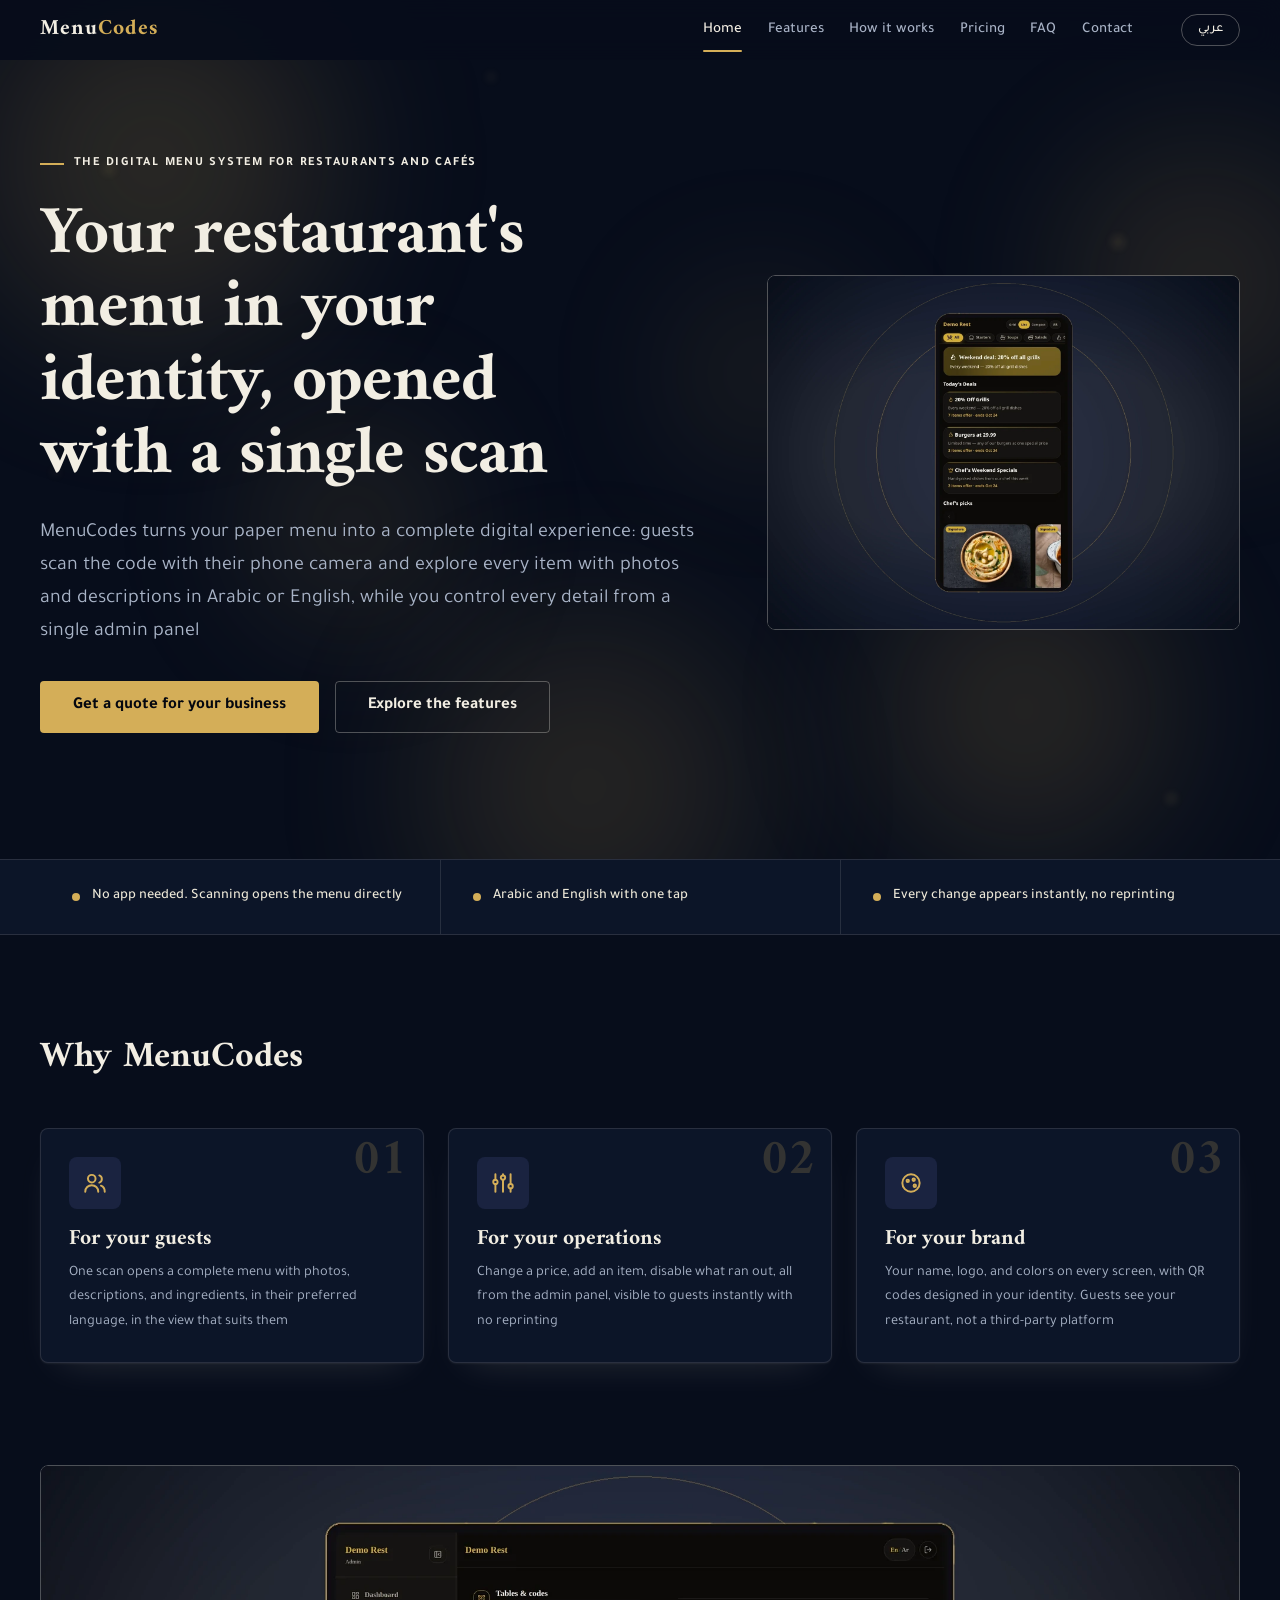
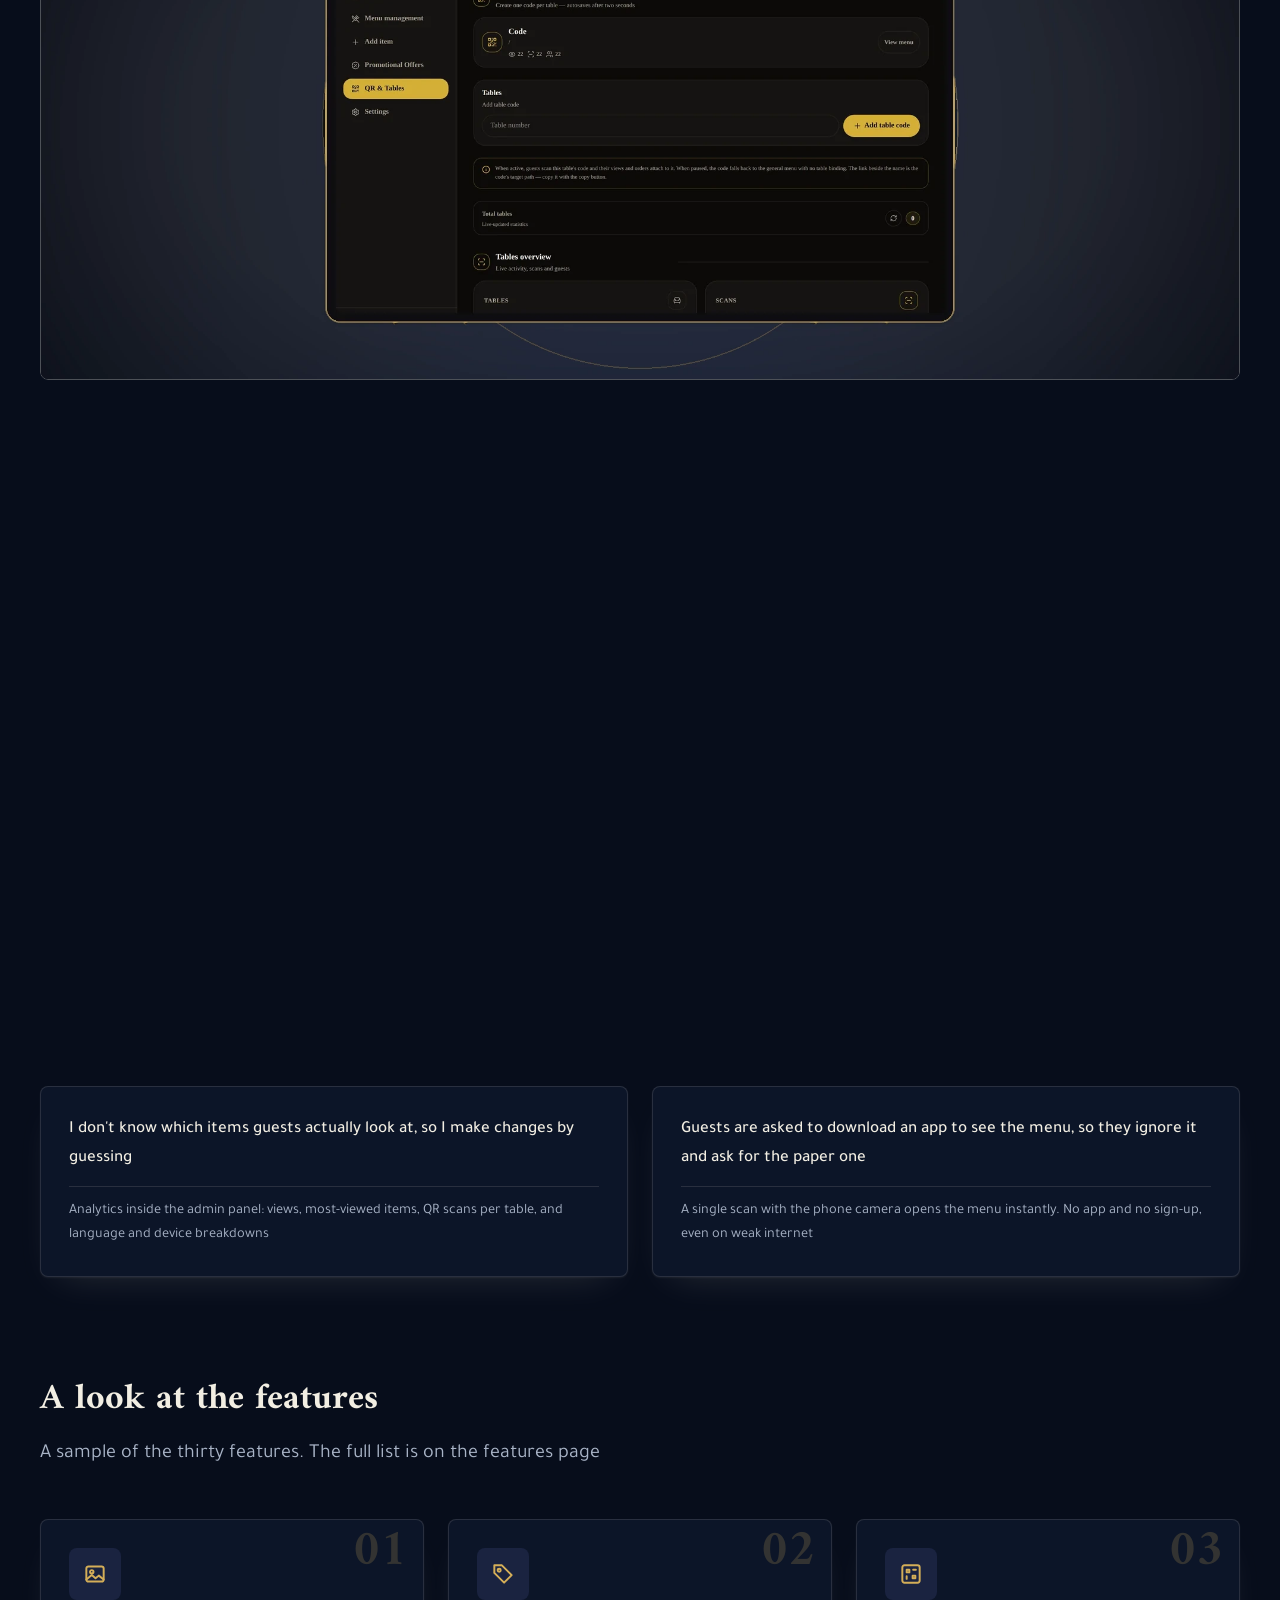
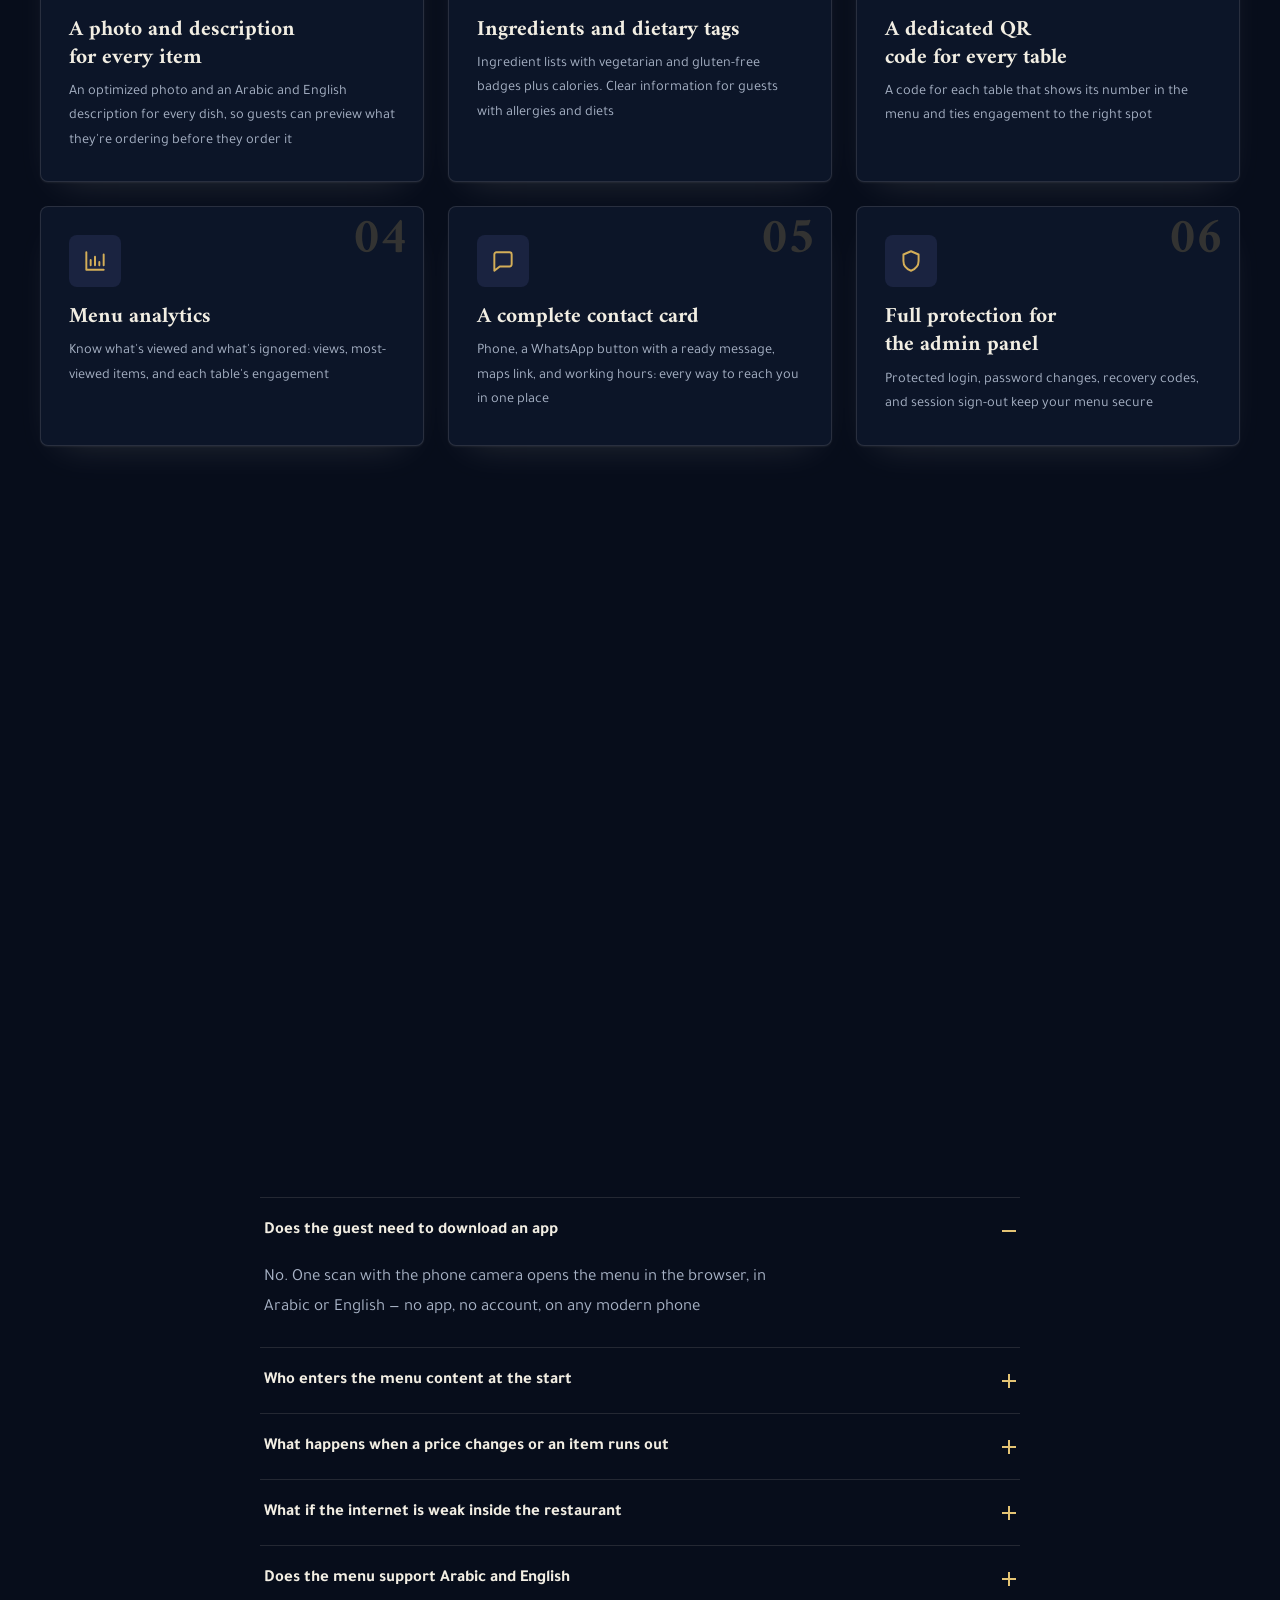
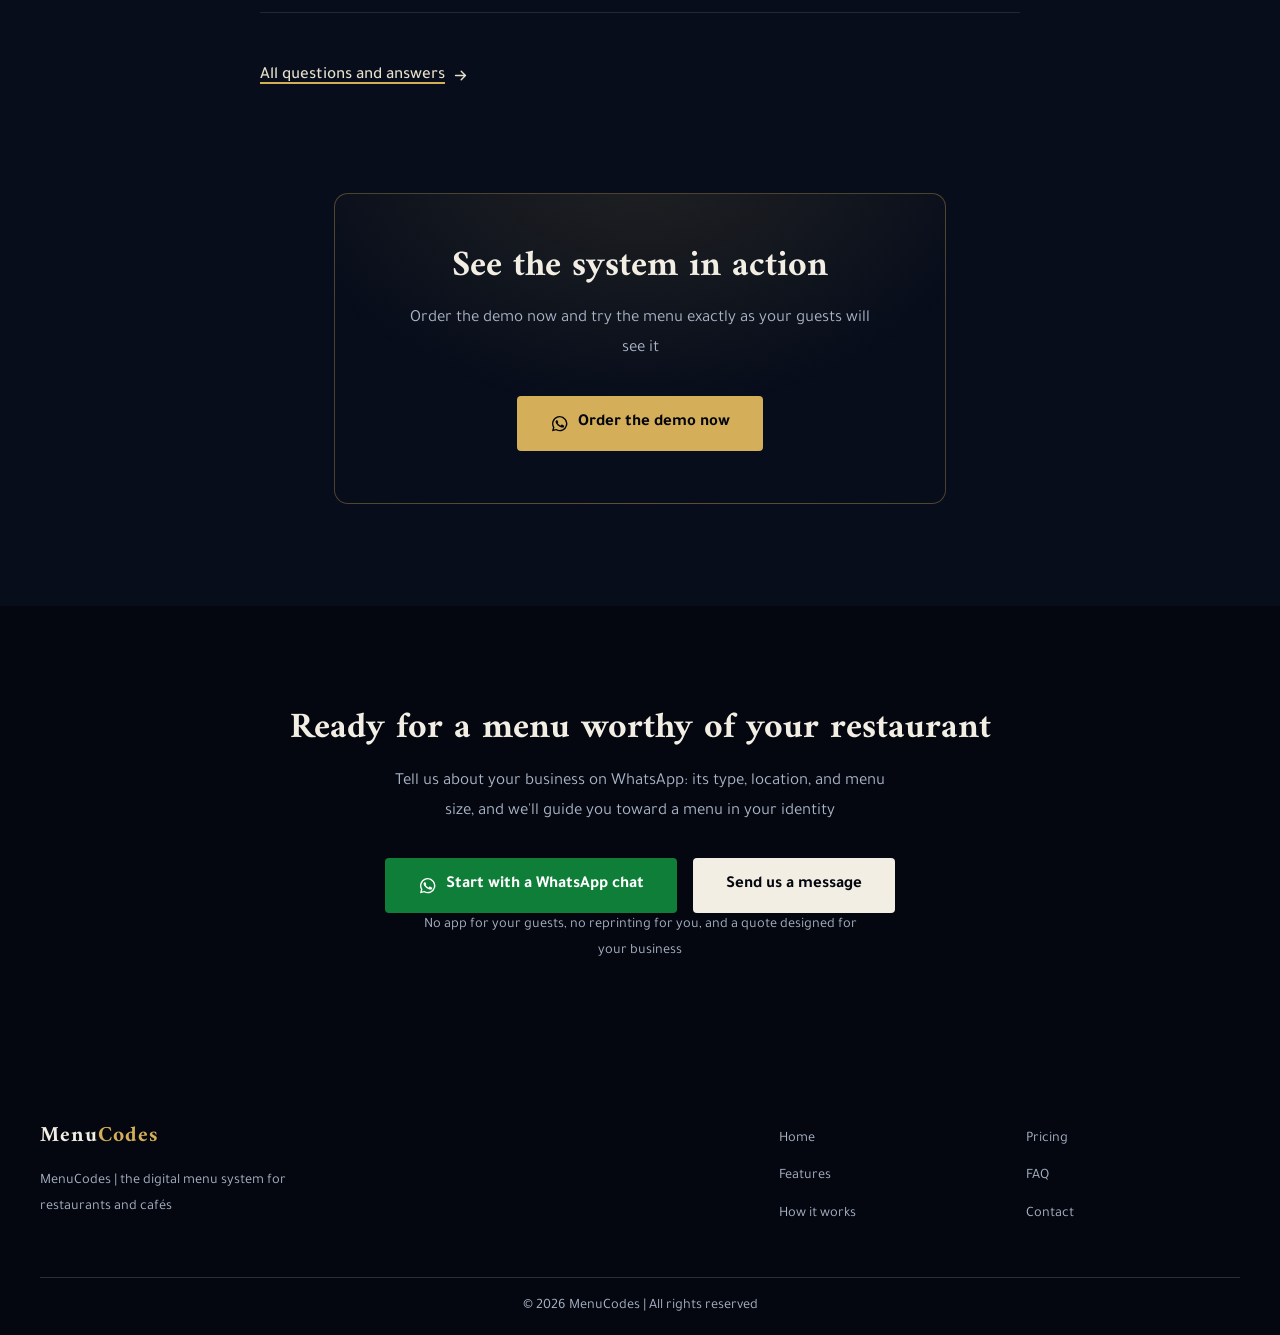
==== index.html @ a362f97c "Extract ZIP: MENUCODES-SITE-V3.6.zip" ====
<!DOCTYPE html>
<html lang="en" dir="ltr">
<head>
<meta charset="UTF-8">
<script src="assets/js/boot.js"></script>
<meta name="viewport" content="width=device-width, initial-scale=1">
<meta name="robots" content="index, follow">
<title data-i18n="pages.index.page_title">MenuCodes | the digital menu system for restaurants and cafés</title>
<meta name="description" data-i18n-attr="content:pages.index.meta_description" content="MenuCodes is a digital menu system for restaurants and cafés: a QR menu in your business&#x27;s identity in Arabic and English, opened with one scan and no app, managed from a single admin panel">
<meta name="keywords" data-i18n-attr="content:pages.index.meta_keywords" content="digital menu, QR menu, restaurant menu system, café menu, bilingual Arabic English menu, table QR codes, white-label menu">
<link rel="canonical" href="./" data-abs-url="href">
<link rel="alternate" hreflang="en" href="./" data-abs-url="href">
<link rel="alternate" hreflang="ar" href="./" data-abs-url="href">
<link rel="alternate" hreflang="x-default" href="./" data-abs-url="href">
<meta property="og:type" content="website">
<meta property="og:site_name" content="MenuCodes">
<meta property="og:locale" content="en_US">
<meta property="og:locale:alternate" content="ar_AR">
<meta property="og:title" data-i18n-attr="content:pages.index.page_title" content="MenuCodes | the digital menu system for restaurants and cafés">
<meta property="og:description" data-i18n-attr="content:pages.index.meta_description" content="MenuCodes is a digital menu system for restaurants and cafés: a QR menu in your business&#x27;s identity in Arabic and English, opened with one scan and no app, managed from a single admin panel">
<meta property="og:url" content="./" data-abs-url="content">
<meta property="og:image" content="images/hero-home.webp" data-abs-url="content">
<meta property="og:image:width" content="1600">
<meta property="og:image:height" content="1200">
<meta property="og:image:alt" data-i18n-attr="content:images.index_hero.alt" content="Smartphone mockup showing the Menu Codes digital menu with category pills and todays offers">
<meta name="twitter:image" content="images/hero-home.webp" data-abs-url="content">
<meta name="twitter:card" content="summary_large_image">
<meta name="twitter:title" data-i18n-attr="content:pages.index.page_title" content="MenuCodes | the digital menu system for restaurants and cafés">
<meta name="twitter:description" data-i18n-attr="content:pages.index.meta_description" content="MenuCodes is a digital menu system for restaurants and cafés: a QR menu in your business&#x27;s identity in Arabic and English, opened with one scan and no app, managed from a single admin panel">
<meta name="theme-color" content="#0B1B33">
<meta name="referrer" content="strict-origin-when-cross-origin">
<script type="application/ld+json">
{"@context":"https://schema.org","@type":"Organization","name":"MenuCodes","description":"MenuCodes is a digital menu system for restaurants and caf\u00e9s: a QR menu in your business's identity in Arabic and English, opened with one scan and no app, managed from a single admin panel","brand":{"@type":"Brand","name":"MenuCodes"}}
</script>
<script type="application/ld+json">
{"@context":"https://schema.org","@type":"WebSite","name":"MenuCodes","inLanguage":["en","ar"]}
</script>
<link rel="icon" type="image/svg+xml" href="favicon.svg">
<link rel="icon" href="favicon.ico" sizes="any">
<link rel="icon" type="image/png" sizes="48x48" href="favicon-48.png">
<link rel="icon" type="image/png" sizes="96x96" href="favicon-96.png">
<link rel="apple-touch-icon" href="apple-touch-icon.png">
<link rel="manifest" href="site.webmanifest">
<link rel="preconnect" href="https://fonts.googleapis.com">
<link rel="preconnect" href="https://fonts.gstatic.com" crossorigin>
<link href="https://fonts.googleapis.com/css2?family=Amiri:wght@400;700&family=Tajawal:wght@400;500;700&display=swap" rel="stylesheet">
<link rel="stylesheet" href="assets/css/main.css">
<noscript><style>.reveal{opacity:1!important;transform:none!important;filter:none!important;transition:none!important}html:not([data-i18n-ready]) body{visibility:visible!important}</style></noscript>
</head>
<body>
<a class="skip-link" href="#main" data-i18n="aria.skip_link">Skip to main content</a>
<svg class="mc-symbols" aria-hidden="true" focusable="false">
<defs>
<symbol id="mc-wa" viewBox="0 0 24 24" fill="currentColor"><path d="M12 2.5A9.5 9.5 0 0 0 3.7 16.6L2.5 21.5l5-1.2A9.5 9.5 0 1 0 12 2.5Zm0 17.3a7.8 7.8 0 0 1-4-1.1l-.3-.2-2.9.7.8-2.8-.2-.3a7.8 7.8 0 1 1 6.6 3.7Zm4.3-5.8c-.2-.1-1.4-.7-1.6-.8-.2-.1-.4-.1-.6.1l-.7.9c-.1.2-.3.2-.5.1a6.4 6.4 0 0 1-3.2-2.8c-.2-.4 0-.5.1-.6l.4-.5c.1-.2.1-.3 0-.5l-.8-1.8c-.2-.5-.4-.4-.6-.4h-.5c-.2 0-.5.2-.7.3-.9.9-1 2.4 0 3.9 1.2 1.8 2.9 3.2 4.9 4.3.7.3 1.2.5 1.6.6.7.2 1.3.2 1.8.1.6-.1 1.4-.6 1.6-1.2.2-.6.2-1 .1-1.2 0-.1-.2-.1-.4-.2Z"/></symbol>
</defs>
</svg>
<header class="site-head">
  <div class="container site-head__inner">
    <a class="brand" href="./"><span class="brand__word">Menu<span class="brand__codes">Codes</span></span></a>
    <nav class="site-nav" aria-label="MenuCodes">
      <a href="./" aria-current="page" data-i18n="shared.nav.index">Home</a><a href="features/" data-i18n="shared.nav.features">Features</a><a href="how-it-works/" data-i18n="shared.nav.how-it-works">How it works</a><a href="pricing/" data-i18n="shared.nav.pricing">Pricing</a><a href="faq/" data-i18n="shared.nav.faq">FAQ</a><a href="contact/" data-i18n="shared.nav.contact">Contact</a>
    </nav>
    <div class="site-head__actions">
      <button id="langToggle" class="lang-toggle" type="button" data-i18n-attr="aria-label:aria.lang_switch" aria-label="Switch language">عربي</button>
    </div>
    <button class="nav-toggle" type="button" aria-expanded="false" aria-controls="mobileNav" data-i18n-attr="aria-label:aria.nav_open" aria-label="Open the navigation menu"><span class="nav-toggle__bar"></span><span class="nav-toggle__bar"></span></button>
  </div>
</header>
<div class="mobile-nav" id="mobileNav">
  <div class="container">
    <a class="mobile-nav__link" href="./" aria-current="page" data-i18n="shared.nav.index">Home</a><a class="mobile-nav__link" href="features/" data-i18n="shared.nav.features">Features</a><a class="mobile-nav__link" href="how-it-works/" data-i18n="shared.nav.how-it-works">How it works</a><a class="mobile-nav__link" href="pricing/" data-i18n="shared.nav.pricing">Pricing</a><a class="mobile-nav__link" href="faq/" data-i18n="shared.nav.faq">FAQ</a><a class="mobile-nav__link" href="contact/" data-i18n="shared.nav.contact">Contact</a>
    <div class="mobile-nav__actions">
      <button class="lang-toggle" type="button" data-lang-toggle-alt data-i18n-attr="aria-label:aria.lang_switch" aria-label="Switch language">عربي</button>
    </div>
  </div>
</div>
<main id="main">
<section class="hero--split">
  <div class="container hero--split__grid">
    <div>
      <p class="kicker reveal" data-i18n="pages.index.sections.hero.kicker">The digital menu system for restaurants and cafés</p>
      <h1 class="reveal rd-5" data-i18n="pages.index.sections.hero.heading">Your restaurant&#x27;s menu in your identity, opened with a single scan</h1>
      <p class="lead reveal rd-10" data-i18n="pages.index.sections.hero.subheading">MenuCodes turns your paper menu into a complete digital experience: guests scan the code with their phone camera and see every item with photos and descriptions in Arabic or English, while you control every detail from a single admin panel</p>
      <div class="hero__actions reveal rd-15">
        <a class="btn btn--gold btn--lg" href="contact/"><span data-i18n="pages.index.sections.hero.cta_primary">Get a quote for your business</span></a>
        <a class="btn btn--ghost btn--lg" href="features/"><span data-i18n="pages.index.sections.hero.cta_secondary">Explore the features</span></a>
      </div>
    </div>
    <figure class="hero__figure reveal rd-10">
      <picture>
  <source srcset="images/hero-home.webp" type="image/webp">
  <img src="images/hero-home.webp" class="hero__img" width="1600" height="1200" fetchpriority="high" decoding="async" data-i18n-attr="alt:images.index_hero.alt" alt="Smartphone mockup showing the Menu Codes digital menu with category pills and today's offers">
</picture>
    </figure>
  </div>
</section>
<section class="facts">
  <div class="container">
    <ul class="facts__list">
      <li class="reveal"><span class="facts__dot" aria-hidden="true"></span><span data-i18n="pages.index.sections.quick_facts.1">No app needed. Scanning opens the menu directly</span></li>
<li class="reveal"><span class="facts__dot" aria-hidden="true"></span><span data-i18n="pages.index.sections.quick_facts.2">Arabic and English with one tap</span></li>
<li class="reveal"><span class="facts__dot" aria-hidden="true"></span><span data-i18n="pages.index.sections.quick_facts.3">Every change appears instantly, no reprinting</span></li>
    </ul>
  </div>
</section>
<section class="section">
  <div class="container">
    <header class="section__head">
    <h2 class="reveal" data-i18n="pages.index.sections.pillars.heading">Why MenuCodes</h2>
  </header>
    <div class="card-grid card-grid--3">
      <article class="feature-card reveal rd-0">
  <span class="feature-card__num" aria-hidden="true">01</span>
  <div class="feature-card__icon"><svg viewBox="0 0 24 24" fill="none" stroke="currentColor" stroke-width="1.8" stroke-linecap="round" stroke-linejoin="round" aria-hidden="true" focusable="false"><circle cx="9" cy="8" r="3.5"/><path d="M3 20c0-3.5 2.7-6 6-6s6 2.5 6 6"/><path d="M16 5a3.5 3.5 0 0 1 0 6.6M17.5 14.5c2 .8 3.5 2.8 3.5 5.5"/></svg></div>
  <h3 data-i18n="pages.index.sections.pillars.items.1.title">For your guests</h3>
  <p data-i18n="pages.index.sections.pillars.items.1.copy">One scan opens a complete menu with photos, descriptions, and ingredients, in their preferred language, in the view that suits them</p>
</article>
<article class="feature-card reveal rd-10">
  <span class="feature-card__num" aria-hidden="true">02</span>
  <div class="feature-card__icon"><svg viewBox="0 0 24 24" fill="none" stroke="currentColor" stroke-width="1.8" stroke-linecap="round" stroke-linejoin="round" aria-hidden="true" focusable="false"><path d="M5 4v5M5 13v7M12 4v1M12 9v11M19 4v9M19 17v3"/><circle cx="5" cy="11" r="2"/><circle cx="12" cy="7" r="2"/><circle cx="19" cy="15" r="2"/></svg></div>
  <h3 data-i18n="pages.index.sections.pillars.items.2.title">For your operations</h3>
  <p data-i18n="pages.index.sections.pillars.items.2.copy">Change a price, add an item, disable what ran out, all from the admin panel, visible to guests instantly with no reprinting</p>
</article>
<article class="feature-card reveal rd-20">
  <span class="feature-card__num" aria-hidden="true">03</span>
  <div class="feature-card__icon"><svg viewBox="0 0 24 24" fill="none" stroke="currentColor" stroke-width="1.8" stroke-linecap="round" stroke-linejoin="round" aria-hidden="true" focusable="false"><circle cx="12" cy="12" r="8"/><circle cx="9" cy="10" r="1.1"/><circle cx="14.5" cy="9" r="1.1"/><circle cx="15.5" cy="14.5" r="1.1"/></svg></div>
  <h3 data-i18n="pages.index.sections.pillars.items.3.title">For your brand</h3>
  <p data-i18n="pages.index.sections.pillars.items.3.copy">Your name, logo, and colors on every screen, with QR codes designed in your identity. Guests see your restaurant, not a third-party platform</p>
</article>
    </div>
  </div>
</section>
<section class="section section--flush-top">
  <div class="container">
  <figure class="banner reveal">
    <picture>
  <source srcset="images/hospitality-detail.webp" type="image/webp">
  <img src="images/hospitality-detail.webp" width="2016" height="864" loading="lazy" decoding="async" data-i18n-attr="alt:images.index_pillars.alt" alt="Tablet mockup showing table QR code management in the Menu Codes admin panel">
</picture>
  </figure>
</div>
</section>
<section class="section section--flush-top">
  <div class="container">
    <header class="section__head">
    <h2 class="reveal" data-i18n="pages.index.sections.pain_solutions.heading">Problems we know, with solutions built into the system</h2>
    <p class="lead reveal rd-5" data-i18n="pages.index.sections.pain_solutions.intro">Six situations restaurant and café owners describe again and again, and how MenuCodes handles each one in practice</p>
  </header>
    <div class="pair-grid">
      <article class="pair reveal rd-10">
  <p class="pair__problem" data-i18n="pages.index.sections.pain_solutions.pairs.1.problem">Every time I change a price I have to print a new menu, while the old copies are still on the tables</p>
  <p class="pair__solution" data-i18n="pages.index.sections.pain_solutions.pairs.1.solution">Instant updates from the admin panel. Any change to a price, item, or photo appears for guests immediately, with no printing and no outdated copies</p>
</article>
<article class="pair reveal rd-0">
  <p class="pair__problem" data-i18n="pages.index.sections.pain_solutions.pairs.2.problem">An item runs out in the kitchen but it&#x27;s still on the menu, so the guest picks it and we have to apologize</p>
  <p class="pair__solution" data-i18n="pages.index.sections.pain_solutions.pairs.2.solution">One-tap item management: disable the item that ran out or hide it automatically from the guest menu instead of showing it crossed out</p>
</article>
<article class="pair reveal rd-10">
  <p class="pair__problem" data-i18n="pages.index.sections.pain_solutions.pairs.3.problem">Tourists can&#x27;t read the Arabic menu, so they ask the waiter about every dish or just order the cheapest</p>
  <p class="pair__solution" data-i18n="pages.index.sections.pain_solutions.pairs.3.solution">An AR/EN button flips the entire menu to English, with full support for both directions, and the system remembers each guest&#x27;s choice</p>
</article>
<article class="pair reveal rd-0">
  <p class="pair__problem" data-i18n="pages.index.sections.pain_solutions.pairs.4.problem">Generic QR codes look ugly and nothing like my restaurant, and any custom design costs me a designer</p>
  <p class="pair__solution" data-i18n="pages.index.sections.pain_solutions.pairs.4.solution">A QR studio in your restaurant’s identity: eight styles in your colors with your logo, with live preview and print-quality downloads</p>
</article>
<article class="pair reveal rd-10">
  <p class="pair__problem" data-i18n="pages.index.sections.pain_solutions.pairs.5.problem">I don&#x27;t know which items guests actually look at, so I make changes by guessing</p>
  <p class="pair__solution" data-i18n="pages.index.sections.pain_solutions.pairs.5.solution">Analytics inside the admin panel: views, most-viewed items, QR scans per table, and language and device breakdowns</p>
</article>
<article class="pair reveal rd-0">
  <p class="pair__problem" data-i18n="pages.index.sections.pain_solutions.pairs.6.problem">Guests are asked to download an app to see the menu, so they ignore it and ask for the paper one</p>
  <p class="pair__solution" data-i18n="pages.index.sections.pain_solutions.pairs.6.solution">A single scan with the phone camera opens the menu instantly. No app and no sign-up, even on weak internet</p>
</article>
    </div>
  </div>
</section>
<section class="section section--flush-top">
  <div class="container">
    <header class="section__head">
    <h2 class="reveal" data-i18n="pages.index.sections.features_teaser.heading">A look at the features</h2>
    <p class="lead reveal rd-5" data-i18n="pages.index.sections.features_teaser.intro">A sample of the thirty features. The full list is on the features page</p>
  </header>
    <div class="card-grid card-grid--3">
      <article class="feature-card reveal rd-0">
  <span class="feature-card__num" aria-hidden="true">01</span>
  <div class="feature-card__icon"><svg viewBox="0 0 24 24" fill="none" stroke="currentColor" stroke-width="1.8" stroke-linecap="round" stroke-linejoin="round" aria-hidden="true" focusable="false"><rect x="4" y="5" width="16" height="14" rx="2"/><circle cx="9" cy="10" r="1.6"/><path d="M4 17l5-4 3.5 3 3-2.5L20 17"/></svg></div>
  <h3 data-i18n="pages.index.sections.features_teaser.cards.1.title">A photo and description for every item</h3>
  <p data-i18n="pages.index.sections.features_teaser.cards.1.copy">An optimized photo and an Arabic and English description for every dish, so guests see what they&#x27;re ordering before they order it</p>
</article>
<article class="feature-card reveal rd-10">
  <span class="feature-card__num" aria-hidden="true">02</span>
  <div class="feature-card__icon"><svg viewBox="0 0 24 24" fill="none" stroke="currentColor" stroke-width="1.8" stroke-linecap="round" stroke-linejoin="round" aria-hidden="true" focusable="false"><path d="M4 4h7l9 9-7 7-9-9V4Z"/><circle cx="8.5" cy="8.5" r="1.4"/></svg></div>
  <h3 data-i18n="pages.index.sections.features_teaser.cards.2.title">Ingredients and dietary tags</h3>
  <p data-i18n="pages.index.sections.features_teaser.cards.2.copy">Ingredient lists with vegetarian and gluten-free badges plus calories. Clear information for guests with allergies and diets</p>
</article>
<article class="feature-card reveal rd-20">
  <span class="feature-card__num" aria-hidden="true">03</span>
  <div class="feature-card__icon"><svg viewBox="0 0 24 24" fill="none" stroke="currentColor" stroke-width="1.8" stroke-linecap="round" stroke-linejoin="round" aria-hidden="true" focusable="false"><rect x="4" y="4" width="16" height="16" rx="2"/><path d="M8 8h2.5v2.5H8zM13.5 13.5H16V16h-2.5zM8 14v2.5M14 8h2.5"/></svg></div>
  <h3 data-i18n="pages.index.sections.features_teaser.cards.3.title">A dedicated QR code for every table</h3>
  <p data-i18n="pages.index.sections.features_teaser.cards.3.copy">A code for each table that shows its number in the menu and ties engagement to the right spot</p>
</article>
<article class="feature-card reveal rd-0">
  <span class="feature-card__num" aria-hidden="true">04</span>
  <div class="feature-card__icon"><svg viewBox="0 0 24 24" fill="none" stroke="currentColor" stroke-width="1.8" stroke-linecap="round" stroke-linejoin="round" aria-hidden="true" focusable="false"><path d="M4 20V4M4 20h16"/><path d="M8 16v-5M12 16V8M16 16v-3M20 16V6"/></svg></div>
  <h3 data-i18n="pages.index.sections.features_teaser.cards.4.title">Menu analytics</h3>
  <p data-i18n="pages.index.sections.features_teaser.cards.4.copy">Know what&#x27;s viewed and what&#x27;s ignored: views, most-viewed items, and each table&#x27;s engagement</p>
</article>
<article class="feature-card reveal rd-10">
  <span class="feature-card__num" aria-hidden="true">05</span>
  <div class="feature-card__icon"><svg viewBox="0 0 24 24" fill="none" stroke="currentColor" stroke-width="1.8" stroke-linecap="round" stroke-linejoin="round" aria-hidden="true" focusable="false"><path d="M4 6a2 2 0 0 1 2-2h12a2 2 0 0 1 2 2v9a2 2 0 0 1-2 2H9l-5 4V6Z"/></svg></div>
  <h3 data-i18n="pages.index.sections.features_teaser.cards.5.title">A complete contact card</h3>
  <p data-i18n="pages.index.sections.features_teaser.cards.5.copy">Phone, a WhatsApp button with a ready message, maps link, and working hours: every way to reach you in one place</p>
</article>
<article class="feature-card reveal rd-20">
  <span class="feature-card__num" aria-hidden="true">06</span>
  <div class="feature-card__icon"><svg viewBox="0 0 24 24" fill="none" stroke="currentColor" stroke-width="1.8" stroke-linecap="round" stroke-linejoin="round" aria-hidden="true" focusable="false"><path d="M12 3l7 3v6c0 4.5-3 7.5-7 9-4-1.5-7-4.5-7-9V6l7-3Z"/></svg></div>
  <h3 data-i18n="pages.index.sections.features_teaser.cards.6.title">Full protection for the admin panel</h3>
  <p data-i18n="pages.index.sections.features_teaser.cards.6.copy">Protected login, password changes, recovery codes, and session sign-out keep your menu secure</p>
</article>
    </div>
    <div class="steps-teaser__link reveal">
      <a class="text-link" href="features/"><span data-i18n="pages.index.sections.features_teaser.link">All thirty features</span><svg class="flip-rtl" viewBox="0 0 24 24" fill="none" stroke="currentColor" stroke-width="2" stroke-linecap="round" stroke-linejoin="round" aria-hidden="true" focusable="false"><path d="M5 12h14M13 6l6 6-6 6"/></svg></a>
    </div>
  </div>
</section>
<section class="section section--flush-top">
  <div class="container">
    <header class="section__head">
    <h2 class="reveal" data-i18n="pages.index.sections.steps_teaser.heading">How it works in four steps</h2>
  </header>
    <div class="step-grid">
      <div class="step-card reveal rd-0">
  <span class="step-card__num" aria-hidden="true">01</span>
  <h3 data-i18n="pages.index.sections.steps_teaser.steps.1.title">We build your menu in your identity</h3>
  <p data-i18n="pages.index.sections.steps_teaser.steps.1.copy">Items, photos, prices, colors, and logo, all entered once into your own system</p>
</div>
<div class="step-card reveal rd-10">
  <span class="step-card__num" aria-hidden="true">02</span>
  <h3 data-i18n="pages.index.sections.steps_teaser.steps.2.title">QR codes for your tables</h3>
  <p data-i18n="pages.index.sections.steps_teaser.steps.2.copy">We generate a dedicated code for each table from the QR studio in your restaurant&#x27;s identity, ready to print</p>
</div>
<div class="step-card reveal rd-20">
  <span class="step-card__num" aria-hidden="true">03</span>
  <h3 data-i18n="pages.index.sections.steps_teaser.steps.3.title">Guests scan and browse</h3>
  <p data-i18n="pages.index.sections.steps_teaser.steps.3.copy">One scan with the camera opens the menu. No app, in Arabic or English</p>
</div>
<div class="step-card reveal rd-30">
  <span class="step-card__num" aria-hidden="true">04</span>
  <h3 data-i18n="pages.index.sections.steps_teaser.steps.4.title">You manage everything</h3>
  <p data-i18n="pages.index.sections.steps_teaser.steps.4.copy">From the admin panel: prices, items, availability, and categories, with changes appearing instantly</p>
</div>
    </div>
    <div class="steps-teaser__link reveal">
      <a class="text-link" href="how-it-works/"><span data-i18n="pages.index.sections.steps_teaser.link">See how it works</span><svg class="flip-rtl" viewBox="0 0 24 24" fill="none" stroke="currentColor" stroke-width="2" stroke-linecap="round" stroke-linejoin="round" aria-hidden="true" focusable="false"><path d="M5 12h14M13 6l6 6-6 6"/></svg></a>
    </div>
  </div>
</section>
<section class="section section--flush-top">
  <div class="container container--narrow">
    <header class="section__head">
    <h2 class="reveal" data-i18n="pages.index.sections.faq_teaser.heading">Quick answers</h2>
    <p class="lead reveal rd-5" data-i18n="pages.index.sections.faq_teaser.intro">The questions every owner asks before the first chat</p>
  </header>
    <div class="acc-group">
      <div class="acc">
<div class="acc__item" data-open="true">
  <h3 class="acc__heading"><button type="button" class="acc__button" id="index-faq-btn-1" aria-expanded="true" aria-controls="index-faq-panel-1"><span data-i18n="pages.index.sections.faq_teaser.items.1.q">Does the guest need to download an app</span><span class="acc__icon" aria-hidden="true"></span></button></h3>
  <div class="acc__panel" id="index-faq-panel-1" role="region" aria-labelledby="index-faq-btn-1"><div class="acc__panel-inner"><p data-i18n="pages.index.sections.faq_teaser.items.1.a">No. One scan with the phone camera opens the menu in the browser, in Arabic or English</p></div></div>
</div>
<div class="acc__item" data-open="false">
  <h3 class="acc__heading"><button type="button" class="acc__button" id="index-faq-btn-2" aria-expanded="false" aria-controls="index-faq-panel-2"><span data-i18n="pages.index.sections.faq_teaser.items.2.q">Who enters the menu content at the start</span><span class="acc__icon" aria-hidden="true"></span></button></h3>
  <div class="acc__panel" id="index-faq-panel-2" role="region" aria-labelledby="index-faq-btn-2"><div class="acc__panel-inner"><p data-i18n="pages.index.sections.faq_teaser.items.2.a">We do. Items, prices, photos, categories, and your business&#x27;s identity are entered all at once, and afterwards you manage everything from the admin panel</p></div></div>
</div>
<div class="acc__item" data-open="false">
  <h3 class="acc__heading"><button type="button" class="acc__button" id="index-faq-btn-3" aria-expanded="false" aria-controls="index-faq-panel-3"><span data-i18n="pages.index.sections.faq_teaser.items.3.q">What happens when a price changes or an item runs out</span><span class="acc__icon" aria-hidden="true"></span></button></h3>
  <div class="acc__panel" id="index-faq-panel-3" role="region" aria-labelledby="index-faq-btn-3"><div class="acc__panel-inner"><p data-i18n="pages.index.sections.faq_teaser.items.3.a">You update it from the admin panel and it appears for guests instantly, with no reprinting and no waiting</p></div></div>
</div>
<div class="acc__item" data-open="false">
  <h3 class="acc__heading"><button type="button" class="acc__button" id="index-faq-btn-4" aria-expanded="false" aria-controls="index-faq-panel-4"><span data-i18n="pages.index.sections.faq_teaser.items.4.q">What if the internet is weak inside the restaurant</span><span class="acc__icon" aria-hidden="true"></span></button></h3>
  <div class="acc__panel" id="index-faq-panel-4" role="region" aria-labelledby="index-faq-btn-4"><div class="acc__panel-inner"><p data-i18n="pages.index.sections.faq_teaser.items.4.a">The menu is a lightweight version that opens even on a weak connection without waiting</p></div></div>
</div>
<div class="acc__item" data-open="false">
  <h3 class="acc__heading"><button type="button" class="acc__button" id="index-faq-btn-5" aria-expanded="false" aria-controls="index-faq-panel-5"><span data-i18n="pages.index.sections.faq_teaser.items.5.q">Does the menu support Arabic and English</span><span class="acc__icon" aria-hidden="true"></span></button></h3>
  <div class="acc__panel" id="index-faq-panel-5" role="region" aria-labelledby="index-faq-btn-5"><div class="acc__panel-inner"><p data-i18n="pages.index.sections.faq_teaser.items.5.a">Yes, a clear AR/EN button flips the entire menu between both languages</p></div></div>
</div>
      </div>
    </div>
    <div class="steps-teaser__link reveal">
      <a class="text-link" href="faq/"><span data-i18n="pages.index.sections.faq_teaser.link">All questions and answers</span><svg class="flip-rtl" viewBox="0 0 24 24" fill="none" stroke="currentColor" stroke-width="2" stroke-linecap="round" stroke-linejoin="round" aria-hidden="true" focusable="false"><path d="M5 12h14M13 6l6 6-6 6"/></svg></a>
    </div>
  </div>
</section>
<section class="section section--flush-top demo-cta">
  <div class="container">
    <div class="demo-cta__inner reveal">
      <h2 data-i18n="cta.demo_band.heading">See the system in action</h2>
      <p data-i18n="cta.demo_band.copy">Order the demo now and try the menu exactly as your guests will see it</p>
      <a href="https://wa.me/15551234567" class="btn btn--gold btn--lg" data-wa data-wa-text="whatsapp.pretext.demo" target="_blank" rel="noopener noreferrer"><svg class="btn__icon" aria-hidden="true" focusable="false"><use href="#mc-wa"/></svg><span data-i18n="cta.demo.label">Order the demo now</span></a>
    </div>
  </div>
</section>
<section class="section cta-band">
  <div class="container">
    <h2 class="reveal" data-i18n="pages.index.sections.final_cta.heading">Ready for a menu worthy of your restaurant</h2>
    <p class="reveal rd-5" data-i18n="pages.index.sections.final_cta.copy">Tell us about your business on WhatsApp: its type, location, and menu size, and we&#x27;ll guide you toward a menu in your identity</p>
    <div class="cta-band__actions reveal rd-10">
      <a href="https://wa.me/15551234567" class="btn btn--whatsapp btn--lg" data-wa data-wa-text="whatsapp.pretext.hero" target="_blank" rel="noopener noreferrer"><svg class="btn__icon" aria-hidden="true" focusable="false"><use href="#mc-wa"/></svg><span data-i18n="pages.index.sections.final_cta.button">Start with a WhatsApp chat</span></a><a class="btn btn--cream btn--lg" href="contact/"><span data-i18n="pages.index.sections.final_cta.secondary">Send us a message</span></a>
    </div>
    <p class="cta-band__note reveal rd-15" data-i18n="pages.index.sections.final_cta.reassure">No app for your guests, no reprinting for you, and a quote designed for your business</p>
  </div>
</section>

</main>
<footer class="site-foot">
  <div class="container">
    <div class="site-foot__grid">
      <div>
        <a class="brand brand--on-dark" href="./"><span class="brand__word">Menu<span class="brand__codes">Codes</span></span></a>
        <p class="site-foot__tagline" data-i18n="shared.footer_tagline">MenuCodes | the digital menu system for restaurants and cafés</p>
      </div>
      <nav class="site-foot__nav" aria-label="MenuCodes">
        <ul class="site-foot__links">
          <li><a href="./" data-i18n="shared.nav.index">Home</a></li>
          <li><a href="features/" data-i18n="shared.nav.features">Features</a></li>
          <li><a href="how-it-works/" data-i18n="shared.nav.how-it-works">How it works</a></li>
        </ul>
        <ul class="site-foot__links">
          <li><a href="pricing/" data-i18n="shared.nav.pricing">Pricing</a></li>
          <li><a href="faq/" data-i18n="shared.nav.faq">FAQ</a></li>
          <li><a href="contact/" data-i18n="shared.nav.contact">Contact</a></li>
        </ul>
      </nav>
    </div>
    <div class="site-foot__bar">
      <a href="/staff-login" class="hp-link" data-hp-link tabindex="-1" aria-hidden="true">staff login</a>
      <span data-i18n="shared.footer_rights">© 2026 MenuCodes | All rights reserved</span>
    </div>
  </div>
</footer>
<script src="assets/js/dictionary.js"></script>
<script src="assets/js/i18n.js"></script>
<script src="assets/js/main.js"></script>
</body>
</html>
---- assets/css/main.css ----
:root{
  --color-ink:#F2EEE3;
  --color-ink-2:#E6DFC9;
  --color-ink-deep:#04070F;
  --color-accent:#D4AE58;
  --color-accent-deep:#E3C374;
  --color-gold-text:#D4AE58;
  --color-accent-soft:#1A2340;
  --color-ghost:rgba(212,174,88,.20);

  --color-paper:#070D1B;
  --color-surface:#0C1528;
  --color-line:rgba(242,238,227,.12);
  --color-line-strong:rgba(242,238,227,.30);

  --color-text:#EDE8D8;
  --color-muted:#A9B4C7;

  --color-on-dark:#F2EEE3;
  --color-muted-dark:#A9B4C7;
  --color-line-dark:rgba(242,238,227,.16);

  --color-whatsapp:#0F7E39;
  --color-whatsapp-deep:#0D6E33;
  --color-focus:#D4AE58;

  --color-danger:#E5685C;

  --font-display:'Amiri','Tajawal',Georgia,'Times New Roman',serif;
  --font-body:'Tajawal','Amiri',system-ui,-apple-system,'Segoe UI',Tahoma,Arial,sans-serif;

  --fs-display:clamp(2.6rem,1.7rem + 4vw,4.25rem);
  --fs-h1:clamp(2rem,1.5rem + 2.4vw,3rem);
  --fs-h2:clamp(1.55rem,1.3rem + 1.4vw,2.25rem);
  --fs-h3:1.35rem;
  --fs-h4:1.1rem;
  --fs-lead:clamp(1.1rem,1rem + .5vw,1.25rem);
  --fs-body:1.0625rem;
  --fs-small:.9rem;
  --fs-kicker:.78rem;

  --space-1:.25rem;
  --space-2:.5rem;
  --space-3:.75rem;
  --space-4:1rem;
  --space-6:1.5rem;
  --space-8:2rem;
  --space-12:3rem;
  --space-16:4rem;
  --space-24:6rem;
  --section-pad:clamp(4rem,8vw,7rem);

  --radius-sm:4px;
  --radius-md:8px;
  --radius-lg:14px;
  --radius-pill:999px;

  --shadow-sm:0 1px 2px rgba(0,0,0,.35);
  --shadow-md:0 10px 30px rgba(0,0,0,.45);
  --shadow-lg:0 24px 60px rgba(0,0,0,.55);

  --card-shadow:0 1px 2px color-mix(in srgb,var(--color-ink) 7%,transparent),0 16px 38px -20px color-mix(in srgb,var(--color-ink) 16%,transparent);
  --card-shadow-hover:0 1px 2px color-mix(in srgb,var(--color-ink) 7%,transparent),0 30px 64px -24px color-mix(in srgb,var(--color-ink) 26%,transparent);
  --card-halo:0 0 0 5px color-mix(in srgb,var(--color-accent) 10%,transparent);
  --card-t:transform var(--t-med) var(--ease),box-shadow var(--t-med) var(--ease),border-color var(--t-med) var(--ease);

  --container:1200px;
  --container-narrow:760px;
  --gutter:1.5rem;
  --header-h:60px;

  --ease:cubic-bezier(.16,1,.3,1);
  --ease-in:cubic-bezier(.55,.06,.68,.19);
  --ease-out-soft:cubic-bezier(.33,1,.68,1);
  --t-xs:120ms;
  --t-fast:200ms;
  --t-med:320ms;
  --t-slow:700ms;
  --t-page:220ms;
  --reveal-y:22px;
  --reveal-delay:0s;

  --z-header:100;
  --z-nav-panel:90;
}

@media (max-width:639px){
  :root{ --gutter:1.25rem; --header-h:56px; }
}

*,*::before,*::after{ box-sizing:border-box; -webkit-tap-highlight-color:transparent; }
*{ margin:0; }
html{ -webkit-text-size-adjust:100%; scroll-behavior:smooth; }
body{
  font-family:var(--font-body);
  font-size:var(--fs-body);
  line-height:1.75;
  color:var(--color-text);
  background:var(--color-paper);
  padding-top:var(--header-h);
  min-height:100vh;
  display:flex;
  flex-direction:column;
  -webkit-font-smoothing:antialiased;
  transition:opacity var(--t-page) var(--ease);
}
html[lang="ar"] body{ line-height:1.9; }
main{ flex:1 0 auto; }
img{ max-width:100%; height:auto; display:block; }
a{ color:inherit; }
p{ margin-bottom:1em; }
p:last-child{ margin-bottom:0; }
::selection{ background:var(--color-accent); color:var(--color-ink-deep); }

html{ scrollbar-width:thin; scrollbar-color:#C9A24B #0B1B33; }
@media (hover:hover) and (pointer:fine){
  ::-webkit-scrollbar{ width:11px; height:11px; }
  ::-webkit-scrollbar-track{ background:#0B1B33; }
  ::-webkit-scrollbar-thumb{
    background:linear-gradient(180deg,#E3C374 0%,#C9A24B 52%,#8f6f33 100%);
    border-radius:8px; border:3px solid #0B1B33;
  }
  ::-webkit-scrollbar-thumb:hover{
    background:linear-gradient(180deg,#F2DC96 0%,#DDBB63 52%,#C9A24B 100%);
  }
  ::-webkit-scrollbar-corner{ background:#0B1B33; }
}

:focus-visible{ outline:2px solid var(--color-focus); outline-offset:3px; border-radius:2px; }

.mc-symbols{ position:absolute; width:0; height:0; overflow:hidden; }
.skip-link{
  position:absolute; top:.75rem; inset-inline-start:1rem; z-index:200;
  background:#0B1B33; color:#D4AE58; text-decoration:none;
  padding:.6rem 1rem; border-radius:var(--radius-sm);
  font:500 .9rem var(--font-body);
  transform:translateY(-400%);
  transition:transform var(--t-fast) var(--ease);
}
.skip-link:focus{ transform:translateY(0); }

html:not([data-i18n-ready]) body{ visibility:hidden; }
@keyframes pageInBlur{ from{ opacity:.16; filter:blur(3px); transform:translateY(4px); } to{ opacity:1; filter:blur(0); transform:translateY(0); } }
body.mc-enter main,body.mc-enter header,body.mc-enter footer{ animation:pageInBlur .5s var(--ease-out-soft) both; }
body.mc-leave main,body.mc-leave header,body.mc-leave footer{ opacity:.16; filter:blur(3px); transform:translateY(4px); transition:opacity .16s ease,filter .16s ease,transform .16s ease; }
body.language-fading main,body.language-fading header,body.language-fading footer{ opacity:.22; filter:blur(2px); transform:translateY(3px); transition:opacity .16s ease,filter .16s ease,transform .16s ease; }

.mc-ambient{ position:fixed; inset:0; z-index:-1; overflow:hidden; pointer-events:none; }
.mc-orb{
  position:absolute; border-radius:50%; will-change:transform;
  background:radial-gradient(circle at 50% 50%,
    color-mix(in srgb, var(--color-accent) 46%, transparent) 0%,
    color-mix(in srgb, var(--color-accent) 18%, transparent) 52%,
    transparent 72%);
  filter:blur(72px); opacity:.5;
  animation:orbDriftA 52s ease-in-out infinite alternate;
}
.mc-orb--1{ width:clamp(24rem,38vw,46rem); height:clamp(24rem,38vw,46rem); top:-9%; left:-7%; }
.mc-orb--2{ width:clamp(20rem,30vw,36rem); height:clamp(20rem,30vw,36rem); top:10%; right:-9%; animation-name:orbDriftB; animation-duration:64s; animation-delay:-18s; opacity:.42; }
.mc-orb--3{ width:clamp(15rem,23vw,29rem); height:clamp(15rem,23vw,29rem); top:42%; left:16%; animation-name:orbDriftC; animation-duration:58s; animation-delay:-30s; opacity:.36; }
.mc-orb--4{ width:clamp(22rem,32vw,40rem); height:clamp(22rem,32vw,40rem); top:56%; right:4%; animation-name:orbDriftA; animation-duration:70s; animation-delay:-42s; opacity:.45; }
.mc-orb--5{ width:clamp(26rem,36vw,44rem); height:clamp(26rem,36vw,44rem); bottom:-13%; left:28%; animation-name:orbDriftB; animation-duration:60s; animation-delay:-8s; opacity:.42; }
.mc-orb--6{ width:clamp(13rem,19vw,25rem); height:clamp(13rem,19vw,25rem); top:28%; left:50%; animation-name:orbDriftC; animation-duration:48s; animation-delay:-24s; opacity:.34; }
.mc-bit{
  position:absolute; border-radius:50%; will-change:transform,opacity;
  background:radial-gradient(circle, color-mix(in srgb, var(--color-accent-deep) 70%, transparent), transparent 70%);
  filter:blur(5px); opacity:.32;
  animation:bitFloat 26s ease-in-out infinite alternate,bitTwinkle 7s ease-in-out infinite alternate;
}
.mc-bit--1{ width:14px; height:14px; top:18%; left:8%; }
.mc-bit--2{ width:10px; height:10px; top:8%; left:38%; animation-delay:-6s,-2s; }
.mc-bit--3{ width:16px; height:16px; top:26%; right:12%; animation-delay:-12s,-4s; }
.mc-bit--4{ width:9px; height:9px; top:52%; left:4%; animation-delay:-18s,-1s; }
.mc-bit--5{ width:12px; height:12px; top:64%; right:22%; animation-delay:-9s,-5s; }
.mc-bit--6{ width:15px; height:15px; top:78%; left:14%; animation-delay:-21s,-3s; }
.mc-bit--7{ width:10px; height:10px; top:36%; left:62%; animation-delay:-15s,-6s; }
.mc-bit--8{ width:13px; height:13px; top:88%; right:8%; animation-delay:-3s,-2.5s; }
@keyframes orbDriftA{ from{ transform:translate3d(-4vw,2.5vh,0) scale(1); } to{ transform:translate3d(5vw,-3.5vh,0) scale(1.09); } }
@keyframes orbDriftB{ from{ transform:translate3d(4.5vw,-2.5vh,0) scale(1.06); } to{ transform:translate3d(-5vw,3.5vh,0) scale(.95); } }
@keyframes orbDriftC{ from{ transform:translate3d(0,4.5vh,0) scale(.97); } to{ transform:translate3d(-3.5vw,-4.5vh,0) scale(1.07); } }
@keyframes bitFloat{ from{ transform:translate3d(0,1.6vh,0); } to{ transform:translate3d(1.4vw,-1.6vh,0); } }
@keyframes bitTwinkle{ from{ opacity:.18; } to{ opacity:.46; } }

.container{ width:min(var(--container),100% - var(--gutter)*2); margin-inline:auto; }
.container--narrow{ width:min(var(--container-narrow),100% - var(--gutter)*2); margin-inline:auto; }

.section{ padding-block:var(--section-pad); }
.section--flush-top{ padding-top:0; }
.section--airy-top{ padding-top:clamp(2.75rem,5.5vw,4.25rem); }
.section__head{ margin-bottom:var(--space-12); max-width:820px; text-align:start; }
.section__head h2{ margin-bottom:var(--space-4); text-wrap:balance; }
.section__head .lead{ margin-top:0; }
.section__head .lead:last-child{ margin-bottom:0; }
.section__head--center{ margin-inline:auto; text-align:center; }
.section__head--center .lead{ margin-inline:auto; }
.section__head--center ~ .lead{ text-align:center; margin-inline:auto; }
.section.cta-band{ padding-bottom:clamp(2.5rem,5vw,4rem); }

h1,h2,h3,h4{ font-family:var(--font-display); color:var(--color-ink); line-height:1.25; font-weight:700; text-wrap:balance; }
h2{ font-size:var(--fs-h2); line-height:1.18; }
h3{ font-size:var(--fs-h3); line-height:1.3; font-weight:700; }
h4{ font-size:var(--fs-h4); line-height:1.4; font-weight:700; }
html[lang="ar"] h1,html[lang="ar"] h2{ line-height:1.45; letter-spacing:0; }
html[lang="ar"] h3,html[lang="ar"] h4{ letter-spacing:0; }

.kicker{
  display:inline-flex; align-items:center; gap:.6rem;
  font-size:var(--fs-kicker); font-weight:700; letter-spacing:.14em; text-transform:uppercase;
  color:var(--color-ink); margin-bottom:var(--space-6);
}
.kicker::before{ content:""; width:24px; height:2px; background:var(--color-accent); flex:none; }
html[lang="ar"] .kicker{ text-transform:none; letter-spacing:.02em; }
.kicker--on-dark{ color:var(--color-accent); }

.lead{ font-size:var(--fs-lead); line-height:1.65; color:var(--color-muted); max-width:62ch; }
html[lang="ar"] .lead{ line-height:1.9; }
p.lead{ text-wrap:pretty; }

.rule{ border:0; border-top:1px solid var(--color-line); margin:0; }

.text-link{
  display:inline-flex; align-items:center; gap:.45rem;
  color:var(--color-ink-2); font-weight:500; text-decoration:underline;
  text-underline-offset:4px; text-decoration-color:var(--color-accent); text-decoration-thickness:2px;
  transition:text-decoration-color var(--t-fast) var(--ease-out-soft),color var(--t-fast) var(--ease-out-soft);
}
.text-link:hover{ text-decoration-color:var(--color-accent); color:var(--color-gold-text); }
.text-link svg{ width:1em; height:1em; flex:none; }

.brand{ display:inline-flex; align-items:center; text-decoration:none; transition:opacity var(--t-fast) var(--ease-out-soft); }
.brand:hover{ opacity:.78; }
.brand__word{ font-family:var(--font-display); font-weight:700; font-size:1.35rem; line-height:1; letter-spacing:.045em; color:var(--color-ink); white-space:nowrap; }
.brand__codes{ color:var(--color-gold-text); }
.brand--on-dark .brand__word{ color:var(--color-on-dark); }

.site-head{
  position:fixed; inset-inline:0; top:0; height:var(--header-h); z-index:var(--z-header);
  background:color-mix(in srgb, var(--color-paper) 92%, transparent);
  -webkit-backdrop-filter:blur(12px); backdrop-filter:blur(12px);
  transition:box-shadow var(--t-fast) var(--ease-out-soft),border-color var(--t-fast) var(--ease-out-soft),background-color var(--t-fast) var(--ease-out-soft);
  border-bottom:1px solid transparent;
}
.site-head.is-scrolled{ border-bottom-color:var(--color-line); box-shadow:var(--shadow-sm); background:color-mix(in srgb, var(--color-paper) 96%, transparent); }
.site-head__inner{ height:var(--header-h); display:flex; align-items:center; gap:var(--space-8); }
.site-nav{ display:flex; align-items:center; gap:1.6rem; margin-inline-start:auto; }
.site-nav a{
  position:relative; text-decoration:none;
  font-size:.9375rem; font-weight:500; color:var(--color-muted);
  padding-block:.4rem;
  transition:color var(--t-fast) var(--ease-out-soft);
}
.site-nav a:hover{ color:var(--color-gold-text); }
.site-nav a[aria-current="page"]{ color:var(--color-ink); }
.site-nav a[aria-current="page"]::after{
  content:""; position:absolute; inset-inline:0; bottom:-2px; height:2px;
  background:var(--color-accent); border-radius:2px;
}
.site-head__actions{ display:flex; align-items:center; gap:var(--space-3); margin-inline-start:var(--space-4); }

.lang-toggle{
  appearance:none; background:transparent; cursor:pointer;
  border:1px solid var(--color-line-strong); border-radius:var(--radius-pill);
  color:var(--color-ink); font:500 .82rem/1 var(--font-body);
  padding:.55rem 1rem; min-width:3.4rem; text-align:center;
  transition:border-color var(--t-fast) var(--ease-out-soft),background-color var(--t-fast) var(--ease-out-soft),transform var(--t-xs) var(--ease-in);
}
.lang-toggle:hover{ border-color:var(--color-accent); background:color-mix(in srgb, var(--color-accent) 10%, transparent); color:var(--color-gold-text); }
.lang-toggle:active{ transform:scale(.96); }

.nav-toggle{
  display:none; appearance:none; background:none; border:0; cursor:pointer;
  width:44px; height:44px; position:relative; flex:none;
  margin-inline-start:auto;
}
.nav-toggle:hover .nav-toggle__bar{ background:var(--color-gold-text); }
.nav-toggle__bar{
  position:absolute; inset-inline:10px; height:2px; background:var(--color-ink); border-radius:2px;
  transition:transform var(--t-med) var(--ease),opacity var(--t-fast) var(--ease),background-color var(--t-fast) var(--ease-out-soft);
}
.nav-toggle__bar:nth-child(1){ top:17px; }
.nav-toggle__bar:nth-child(2){ top:25px; }
.nav-toggle[aria-expanded="true"] .nav-toggle__bar:nth-child(1){ transform:translateY(4px) rotate(45deg); }
.nav-toggle[aria-expanded="true"] .nav-toggle__bar:nth-child(2){ transform:translateY(-4px) rotate(-45deg); }
.nav-toggle[aria-expanded="true"] .nav-toggle__bar{ background:var(--color-gold-text); }

.mobile-nav{
  position:fixed; top:var(--header-h); inset-inline:0; z-index:var(--z-nav-panel);
  background:color-mix(in srgb, var(--color-paper) 96%, transparent);
  -webkit-backdrop-filter:blur(28px) saturate(1.25);
  backdrop-filter:blur(28px) saturate(1.25);
  border-bottom:1px solid var(--color-line);
  box-shadow:var(--shadow-lg);
  padding:var(--space-4) var(--gutter) var(--space-8);
  transform:translateY(-12px); opacity:0; visibility:hidden;
  transition:transform var(--t-med) var(--ease-in),opacity var(--t-med) var(--ease-in),visibility 0s linear var(--t-med);
}
.mobile-nav.is-open{ transform:none; opacity:1; visibility:visible; transition:transform var(--t-med) var(--ease),opacity var(--t-med) var(--ease); }
.mobile-nav a.mobile-nav__link{
  display:block; text-decoration:none; color:var(--color-ink);
  font-family:var(--font-display); font-weight:700; font-size:1.3rem;
  padding:.95rem .25rem; border-bottom:1px solid var(--color-line);
  opacity:0; transform:translateY(10px);
  transition:opacity .38s var(--ease),transform .38s var(--ease),color var(--t-fast) var(--ease-out-soft);
}
.mobile-nav:not(.is-open) a.mobile-nav__link,.mobile-nav:not(.is-open) .mobile-nav__actions{ transition-duration:.18s; transition-timing-function:var(--ease-in); transition-delay:0s; }
.mobile-nav.is-open a.mobile-nav__link{ opacity:1; transform:none; }
.mobile-nav.is-open a.mobile-nav__link:nth-child(1){ transition-delay:.06s; }
.mobile-nav.is-open a.mobile-nav__link:nth-child(2){ transition-delay:.12s; }
.mobile-nav.is-open a.mobile-nav__link:nth-child(3){ transition-delay:.18s; }
.mobile-nav.is-open a.mobile-nav__link:nth-child(4){ transition-delay:.24s; }
.mobile-nav.is-open a.mobile-nav__link:nth-child(5){ transition-delay:.30s; }
.mobile-nav.is-open a.mobile-nav__link:nth-child(6){ transition-delay:.36s; }
.mobile-nav a.mobile-nav__link:not([aria-current="page"]):hover{ color:var(--color-gold-text); }
.mobile-nav a.mobile-nav__link[aria-current="page"]{ color:var(--color-gold-text); }
.mobile-nav__actions{
  display:flex; gap:var(--space-3); margin-top:var(--space-6); flex-wrap:wrap;
  opacity:0; transform:translateY(10px);
  transition:opacity .38s var(--ease),transform .38s var(--ease);
}
.mobile-nav.is-open .mobile-nav__actions{ opacity:1; transform:none; transition-delay:.42s; }

@media (max-width:1023px){
  .site-nav{ display:none; }
  .site-head__actions .btn{ display:none; }
  .site-head__actions .lang-toggle{ display:none; }
  .nav-toggle{ display:block; }
}
.mobile-nav__actions{ margin-top:var(--space-2); }
.mobile-nav__actions .lang-toggle{
  width:100%; min-width:0; padding:.95rem .25rem; text-align:start;
  font-family:var(--font-display); font-weight:700; font-size:1.3rem;
  border:0; border-bottom:1px solid var(--color-line); border-radius:0;
  background:none; color:var(--color-ink);
  display:flex; align-items:center; justify-content:space-between;
}
.mobile-nav__actions .lang-toggle::after{ content:"⇄"; font-size:1rem; color:var(--color-accent); }
.mobile-nav__actions .lang-toggle:hover{ border-color:var(--color-line); background:none; color:var(--color-gold-text); }

.btn{
  display:inline-flex; align-items:center; justify-content:center; gap:.5rem;
  padding:.9rem 1.6rem; border-radius:var(--radius-sm);
  font:700 .95rem/1 var(--font-body); text-decoration:none; cursor:pointer;
  border:1px solid transparent; white-space:nowrap;
  transition:transform var(--t-fast) var(--ease),box-shadow var(--t-fast) var(--ease),
             background-color var(--t-fast) var(--ease-out-soft),border-color var(--t-fast) var(--ease-out-soft),color var(--t-fast) var(--ease-out-soft);
}
.btn:hover{ transform:translateY(-2px); }
.btn:active{ transform:translateY(0) scale(.98); }
.btn--lg{ padding:1.05rem 2rem; font-size:1.05rem; }
.btn--ghost{ background:transparent; color:var(--color-ink); border-color:var(--color-line-strong); }
.btn--ghost:hover{ border-color:var(--color-accent); background:color-mix(in srgb, var(--color-accent) 10%, transparent); }
.btn--whatsapp{ background:var(--color-whatsapp); color:#fff; }
.btn--whatsapp:hover{ background:var(--color-whatsapp-deep); box-shadow:var(--shadow-md); }
.btn--whatsapp:hover .btn__icon{ color:var(--color-accent-deep); }
.btn--gold{ background:var(--color-accent); color:var(--color-ink-deep); }
.btn--gold:hover{ background:var(--color-accent-deep); box-shadow:var(--shadow-md); }
.btn--cream{ background:var(--color-on-dark); color:var(--color-ink-deep); }
.btn--cream:hover{ background:#fff; box-shadow:var(--shadow-md); }
.btn .btn__icon{ width:1.15em; height:1.15em; flex:none; }
[dir="rtl"] .flip-rtl{ transform:scaleX(-1); }

.card-grid{ display:grid; gap:var(--space-6); }
.card-grid--3{ grid-template-columns:repeat(3,1fr); }
@media (max-width:1023px){ .card-grid--3{ grid-template-columns:repeat(2,1fr); } }
@media (max-width:639px){ .card-grid--3{ grid-template-columns:1fr; } }

.feature-card{
  position:relative; background:var(--color-surface);
  border:1px solid var(--color-line); border-radius:var(--radius-md);
  padding:1.75rem; overflow:clip;
  display:flex; flex-direction:column;
  box-shadow:var(--card-shadow);
  transition:transform var(--t-med) var(--ease),box-shadow var(--t-med) var(--ease),border-color var(--t-med) var(--ease-out-soft);
}
.feature-card:hover{
  transform:translateY(-4px);
  border-color:color-mix(in srgb,var(--color-accent) 55%,var(--color-line-strong));
  box-shadow:var(--card-shadow-hover),inset 0 2px 0 0 var(--color-accent);
}
.feature-card::before{
  content:""; position:absolute; inset:0; border-radius:inherit; pointer-events:none;
  background:radial-gradient(260px circle at var(--pointer-x,50%) var(--pointer-y,50%),color-mix(in srgb,var(--color-accent) 16%,transparent),transparent 70%);
  opacity:0; transition:opacity var(--t-med) var(--ease);
}
.feature-card.pointer-active::before{ opacity:1; }
.feature-card__num{
  position:absolute; top:.4rem; inset-inline-end:1rem;
  font-family:var(--font-display); font-size:3.2rem; font-weight:700; line-height:1; color:var(--color-ghost);
  user-select:none; pointer-events:none;
  transition:transform var(--t-med) var(--ease),opacity var(--t-med) var(--ease);
}
.feature-card:hover .feature-card__num{ transform:translateY(-2px); opacity:.9; }
.feature-card__icon{
  width:52px; height:52px; border-radius:var(--radius-md);
  background:var(--color-accent-soft); color:var(--color-accent);
  display:flex; align-items:center; justify-content:center; margin-bottom:var(--space-4);
  transition:transform var(--t-med) var(--ease),background-color var(--t-med) var(--ease),color var(--t-med) var(--ease),box-shadow var(--t-med) var(--ease);
}
.feature-card__icon svg{ width:26px; height:26px; }
.feature-card:hover .feature-card__icon{
  transform:translateY(-2px);
  background-color:color-mix(in srgb,var(--color-accent) 20%,var(--color-accent-soft));
  color:var(--color-accent-deep);
  box-shadow:inset 0 0 0 1px color-mix(in srgb, var(--color-accent) 55%, transparent);
}
.feature-card h3{ margin-bottom:var(--space-2); }
.feature-card p{ color:var(--color-muted); font-size:var(--fs-small); line-height:1.7; margin:0; }
html[lang="ar"] .feature-card p{ line-height:1.85; }

.pair-grid{ display:grid; grid-template-columns:repeat(2,1fr); gap:var(--space-6); }
@media (max-width:1023px){ .pair-grid{ grid-template-columns:1fr; } }
.pair{
  position:relative; background:var(--color-surface); border:1px solid var(--color-line);
  border-radius:var(--radius-md); padding:1.75rem;
  display:flex; flex-direction:column;
  box-shadow:var(--card-shadow);
  transition:transform var(--t-med) var(--ease),box-shadow var(--t-med) var(--ease),border-color var(--t-med) var(--ease-out-soft);
}
.pair:hover{
  transform:translateY(-4px);
  border-color:color-mix(in srgb,var(--color-accent) 55%,var(--color-line-strong));
  box-shadow:var(--card-shadow-hover),inset 0 2px 0 0 var(--color-accent);
}
.pair::before{
  content:""; position:absolute; inset:0; border-radius:inherit; pointer-events:none;
  background:radial-gradient(260px circle at var(--pointer-x,50%) var(--pointer-y,50%),color-mix(in srgb,var(--color-accent) 16%,transparent),transparent 70%);
  opacity:0; transition:opacity var(--t-med) var(--ease);
}
.pair.pointer-active::before{ opacity:1; }
.pair__problem{ font-weight:500; color:var(--color-ink); margin-bottom:var(--space-3); }
.pair__solution{ color:var(--color-muted); font-size:var(--fs-small); line-height:1.7; margin:auto 0 0;
  border-top:1px solid var(--color-line); padding-top:var(--space-3); }
.pair:hover .pair__solution{ border-top-color:color-mix(in srgb,var(--color-accent) 38%,var(--color-line)); }
html[lang="ar"] .pair__solution{ line-height:1.85; }

.step-grid{ display:grid; grid-template-columns:repeat(auto-fit,minmax(230px,1fr)); gap:var(--space-6); counter-reset:step; }
.step-card{
  border-top:2px solid var(--color-line-strong); padding-top:var(--space-6);
  display:flex; flex-direction:column;
  transition:transform var(--t-med) var(--ease),border-color var(--t-med) var(--ease);
}
.step-card:hover{ transform:translateY(-2px); border-top-color:var(--color-accent); }
.step-card__num{
  display:block; font-family:var(--font-display); font-size:2.4rem; font-weight:700; line-height:1; color:var(--color-gold-text);
  margin-bottom:var(--space-4);
  transition:color var(--t-med) var(--ease);
}
.step-card:hover .step-card__num{ color:var(--color-accent-deep); }
.step-card h3{ margin-bottom:var(--space-2); }
.step-card p{ color:var(--color-muted); font-size:var(--fs-small); line-height:1.7; margin:0; }
html[lang="ar"] .step-card p{ line-height:1.85; }
.steps-teaser__link{ margin-top:var(--space-8); }

.reassure-grid{ display:grid; grid-template-columns:repeat(3,1fr); gap:var(--space-6); }
@media (max-width:899px){
  .reassure-grid{ grid-template-columns:1fr; max-width:560px; margin-inline:auto; }
}
.reassure{
  background:var(--color-surface); border:1px solid var(--color-line); border-radius:var(--radius-md);
  padding:var(--space-6); display:flex; flex-direction:column;
  transition:transform var(--t-med) var(--ease),box-shadow var(--t-med) var(--ease),border-color var(--t-med) var(--ease);
}
.reassure:hover{ transform:translateY(-4px); box-shadow:var(--shadow-md); border-color:var(--color-line-strong); }
.reassure__icon{
  width:44px; height:44px; border-radius:50%; flex:none;
  background:var(--color-accent-soft); color:var(--color-gold-text);
  display:flex; align-items:center; justify-content:center; margin-bottom:var(--space-4);
}
.reassure__icon svg{ width:22px; height:22px; }
.reassure:hover .reassure__icon{ color:var(--color-accent-deep); box-shadow:inset 0 0 0 1px color-mix(in srgb, var(--color-accent) 55%, transparent); }
.reassure h3{ margin-bottom:var(--space-2); font-size:var(--fs-h4); }
.reassure p{ color:var(--color-muted); margin:0; font-size:var(--fs-small); }
html[lang="ar"] .reassure p{ line-height:1.85; }

.factors-grid{ display:grid; grid-template-columns:repeat(3,1fr); gap:var(--space-8); }
@media (max-width:1023px){
  .factors-grid{ grid-template-columns:1fr; max-width:640px; margin-inline:auto; }
}
.factor{
  border-top:2px solid var(--color-line-strong); padding-top:var(--space-6);
  display:flex; flex-direction:column;
  transition:transform var(--t-med) var(--ease),border-color var(--t-med) var(--ease);
}
.factor:hover{ transform:translateY(-2px); border-top-color:var(--color-accent); }
.factor__icon{
  width:52px; height:52px; border-radius:var(--radius-md);
  background:var(--color-accent-soft); color:var(--color-gold-text);
  display:flex; align-items:center; justify-content:center; margin-bottom:var(--space-4);
  animation:factorFloat 6s ease-in-out infinite;
}
.factor:nth-child(2) .factor__icon{ animation-delay:2s; }
.factor:nth-child(3) .factor__icon{ animation-delay:4s; }
.factor__icon svg{ width:26px; height:26px; }
.factor:hover .factor__icon{ color:var(--color-accent-deep); box-shadow:inset 0 0 0 1px color-mix(in srgb, var(--color-accent) 55%, transparent); }
.factor h3{ margin-bottom:var(--space-2); }
.factor p{ color:var(--color-muted); font-size:var(--fs-small); line-height:1.7; margin:0; }
html[lang="ar"] .factor p{ line-height:1.85; }
@keyframes factorFloat{ 0%,100%{ transform:translateY(0); } 50%{ transform:translateY(-4px); } }

.option-card{
  position:relative; background:var(--color-surface); border:1px solid var(--color-line);
  border-radius:var(--radius-md); padding:var(--space-8);
  display:flex; flex-direction:column;
  box-shadow:var(--card-shadow);
  transition:transform var(--t-med) var(--ease),box-shadow var(--t-med) var(--ease),border-color var(--t-med) var(--ease-out-soft);
}
.option-card:hover{
  transform:translateY(-4px);
  border-color:color-mix(in srgb,var(--color-accent) 55%,var(--color-line-strong));
  box-shadow:var(--card-shadow-hover),inset 0 2px 0 0 var(--color-accent);
}
.option-card::before{
  content:""; position:absolute; inset:0; border-radius:inherit; pointer-events:none;
  background:radial-gradient(260px circle at var(--pointer-x,50%) var(--pointer-y,50%),color-mix(in srgb,var(--color-accent) 16%,transparent),transparent 70%);
  opacity:0; transition:opacity var(--t-med) var(--ease);
}
.option-card.pointer-active::before{ opacity:1; }
.option-card--featured{ border:2px solid var(--color-accent); box-shadow:var(--card-shadow),var(--card-halo); }
.option-card--featured:hover{
  box-shadow:var(--card-shadow-hover),0 0 0 5px color-mix(in srgb,var(--color-accent) 16%,transparent),inset 0 2px 0 0 var(--color-accent);
}
.option-card h3{ margin-bottom:var(--space-3); display:flex; align-items:center; gap:var(--space-3); }
.option-card h3 svg{
  width:24px; height:24px; color:var(--color-whatsapp); flex:none;
  transition:transform var(--t-med) var(--ease),color var(--t-med) var(--ease);
}
.option-card:hover h3 svg{ transform:translateY(-2px); color:var(--color-gold-text); }
.option-card p{ color:var(--color-muted); margin-bottom:var(--space-6); }
.option-card__note{ font-size:var(--fs-small); color:var(--color-muted); margin-top:var(--space-4); }
.option-card--email h3 svg{ color:var(--color-accent); }
.email-link{ display:inline-flex; align-items:center; gap:var(--space-3); color:var(--color-accent); font-weight:700; font-size:1.05rem; text-decoration:none; overflow-wrap:anywhere; }
.email-link svg{ width:22px; height:22px; flex:none; }
.email-link:hover{ color:var(--color-gold-text); text-decoration:underline; }
.hp-field{ position:absolute !important; left:-9999px !important; top:auto; width:1px; height:1px; overflow:hidden; }
.hp-link{ position:absolute !important; left:-9999px !important; top:auto; width:1px; height:1px; overflow:hidden; }
.msg-strength{ margin-top:var(--space-3); }
.msg-strength[hidden]{ display:none; }
.msg-strength__track{ height:6px; border-radius:99px; background:var(--color-line); overflow:hidden; margin-bottom:var(--space-2); }
.msg-strength__fill{ display:block; height:100%; width:0; border-radius:inherit; transition:width .3s var(--ease), background-color .3s var(--ease); }
.msg-strength__fill[data-level="1"]{ background:#e5484d; }
.msg-strength__fill[data-level="2"]{ background:#f5a524; }
.msg-strength__fill[data-level="3"]{ background:var(--color-accent); }
.msg-strength__fill[data-level="4"]{ background:#30a46c; }
.msg-strength__text{ font-size:var(--fs-small); color:var(--color-muted); }
.cf-turnstile-slot{ display:flex; justify-content:flex-start; margin-bottom:var(--space-5); min-height:65px; }
.captcha-note{ font-size:var(--fs-small); color:var(--color-muted); margin-top:calc(var(--space-5) * -1); margin-bottom:var(--space-5); }
.captcha-note[hidden]{ display:none; }
.submit-wrap{ display:block; }
.submit-wrap .btn{ width:100%; }
.cf-turnstile-slot[hidden]{ display:none; }
.btn:disabled{ opacity:.45; cursor:not-allowed; transform:none; }
.btn:disabled:hover{ transform:none; box-shadow:none; }

.hero--split{ padding-block:clamp(3rem,7vw,5.5rem) var(--section-pad); overflow:clip; }
.hero--split__grid{ display:grid; grid-template-columns:7fr 5fr; gap:clamp(2rem,5vw,4.5rem); align-items:center; }
.hero--split h1{ font-size:var(--fs-display); line-height:1.08; letter-spacing:-.015em; margin-bottom:var(--space-6); font-weight:700; }
html[lang="ar"] .hero--split h1{ letter-spacing:0; line-height:1.5; }
.hero--split .lead{ margin-bottom:var(--space-8); }
.hero__actions{ display:flex; gap:var(--space-4); flex-wrap:wrap; margin-bottom:var(--space-6); }
.hero__figure{ margin:0; position:relative; overflow:hidden; border-radius:var(--radius-md); transition:box-shadow var(--t-med) var(--ease); }
.hero__img{ border:1px solid var(--color-line-strong); border-radius:var(--radius-md); aspect-ratio:4/3; object-fit:cover; width:100%; }
@media (max-width:1023px){
  .hero--split__grid{ grid-template-columns:1fr; }
  .hero__figure{ max-width:640px; margin-inline:auto; }
}

.hero--page{ padding-block:clamp(3rem,7vw,5rem) clamp(2.5rem,5vw,4rem); }
.hero--page__inner{ max-width:var(--container-narrow); }
.hero--page h1{ font-size:var(--fs-h1); line-height:1.12; margin-bottom:var(--space-6); }
html[lang="ar"] .hero--page h1{ line-height:1.5; }
.hero--page .lead{ margin-bottom:var(--space-8); }
.hero--page .rule{ margin-top:var(--space-8); }
.hero--page--dark{ background:var(--color-ink-deep); color:var(--color-on-dark); padding-block:clamp(3.5rem,8vw,6rem); }
.hero--page--dark h1{ color:var(--color-on-dark); }
.hero--page--dark .kicker{ color:var(--color-accent); }
.hero--page--dark .lead{ color:var(--color-muted-dark); }

.facts{ background:var(--color-surface); border-top:1px solid var(--color-line); border-bottom:1px solid var(--color-line); }
.facts__list{ list-style:none; padding:0; margin:0; display:grid; grid-template-columns:repeat(3,1fr); }
.facts__list li{
  padding:var(--space-6) var(--space-8);
  font-size:var(--fs-small); font-weight:500; color:var(--color-text);
  display:flex; align-items:center; gap:var(--space-3);
}
.facts__list li + li{ border-inline-start:1px solid var(--color-line); }
.facts__dot{ width:8px; height:8px; border-radius:50%; background:var(--color-accent); flex:none; }
@media (max-width:639px){
  .facts__list{ grid-template-columns:1fr; }
  .facts__list li + li{ border-inline-start:0; border-top:1px solid var(--color-line); }
}

.split{ display:grid; grid-template-columns:1fr 1fr; gap:clamp(2rem,5vw,4.5rem); align-items:center; }
@media (max-width:1023px){ .split{ grid-template-columns:1fr; } }
.split__img{ border-radius:var(--radius-md); border:1px solid var(--color-line-strong); aspect-ratio:3/2; object-fit:cover; width:100%; }
.split__img--tall{ aspect-ratio:4/5; }
.figure--flush{ margin:0; position:relative; overflow:hidden; border-radius:var(--radius-md); transition:box-shadow var(--t-med) var(--ease); }

.banner{ margin:0; position:relative; overflow:hidden; border-radius:var(--radius-md); transition:box-shadow var(--t-med) var(--ease); }
.banner img{ width:100%; aspect-ratio:21/9; object-fit:cover; border-radius:var(--radius-md); border:1px solid var(--color-line-strong); transition:transform var(--t-slow) var(--ease); }
@media (max-width:639px){ .banner img{ aspect-ratio:16/10; } }
.banner figcaption{ font-size:var(--fs-small); color:var(--color-muted); margin-top:var(--space-3); }

.feature-group + .feature-group{ margin-top:var(--space-24); }
.subgroup{ margin-top:var(--space-12); }
.subgroup > h3{ margin-bottom:var(--space-6); display:flex; align-items:center; gap:var(--space-4); }
.subgroup > h3::after{ content:""; flex:1; height:1px; background:var(--color-line); }

.acc{ border-top:1px solid var(--color-line); }
.acc__item{ border-bottom:1px solid var(--color-line); }
.acc__heading{ margin:0; font-size:inherit; font-weight:inherit; }
.acc__button{
  width:100%; display:flex; justify-content:space-between; align-items:center; gap:1rem;
  padding:1.25rem .25rem; background:none; border:0; cursor:pointer;
  font:700 1.05rem/1.5 var(--font-body); color:var(--color-ink); text-align:start;
  transition:color var(--t-fast) var(--ease-out-soft);
}
html[lang="ar"] .acc__button{ line-height:1.75; }
.acc__icon{ position:relative; flex:none; width:14px; height:14px; transition:transform var(--t-med) var(--ease); }
.acc__button:hover{ color:var(--color-gold-text); }
.acc__button:hover .acc__icon{ transform:scale(1.15); }
.acc__icon::before,.acc__icon::after{
  content:""; position:absolute; background:var(--color-accent-deep);
  top:50%; inset-inline-start:50%; transform:translate(-50%,-50%);
  transition:transform var(--t-med) var(--ease);
}
.acc__icon::before{ width:14px; height:2px; }
.acc__icon::after{ width:2px; height:14px; }
.acc__item[data-open="true"] .acc__icon::after{ transform:translate(-50%,-50%) rotate(90deg); }
.acc__panel{ display:grid; grid-template-rows:0fr; transition:grid-template-rows var(--t-med) var(--ease); }
.acc__item[data-open="true"] .acc__panel{ grid-template-rows:1fr; }
.acc__panel-inner{ overflow:hidden; opacity:0; transform:translateY(-6px);
  transition:opacity var(--t-med) var(--ease),transform var(--t-med) var(--ease); }
.acc__item[data-open="true"] .acc__panel-inner{ opacity:1; transform:none; transition-delay:.07s; }
.acc__panel p{ padding:0 .25rem 1.5rem; color:var(--color-muted); max-width:60ch; margin:0; }
.acc-group{ margin-bottom:var(--space-12); }
.acc-group > h3{ margin-bottom:var(--space-4); }

.faq-layout{ display:grid; grid-template-columns:7fr 4fr; gap:clamp(2rem,5vw,4rem); align-items:start; }
.faq-layout__side{ position:sticky; top:calc(var(--header-h) + var(--space-8)); }
.faq-layout__side img{ border-radius:var(--radius-md); border:1px solid var(--color-line-strong); aspect-ratio:4/5; object-fit:cover; width:100%; transition:transform var(--t-slow) var(--ease); }
@media (max-width:1023px){
  .faq-layout{ grid-template-columns:1fr; }
  .faq-layout__side{ position:static; max-width:420px; margin-inline:auto; }
}

.hero__figure,.figure--flush,.banner,.faq-layout__side{ position:relative; overflow:hidden; border-radius:var(--radius-md); }
.hero__figure img,.figure--flush img,.faq-layout__side img{ transition:transform var(--t-slow) var(--ease); }
@media (hover:hover) and (pointer:fine){
  .hero__figure:hover img,.figure--flush:hover img,.banner:hover img,.faq-layout__side:hover img{ transform:scale(1.04); }
  .hero__figure:hover,.figure--flush:hover,.banner:hover{
    box-shadow:0 0 0 1px color-mix(in srgb, var(--color-accent) 55%, transparent),
      0 0 72px -12px color-mix(in srgb, var(--color-accent) 42%, transparent);
  }
  .faq-layout__side:hover{
    box-shadow:0 0 0 1px color-mix(in srgb, var(--color-accent) 55%, transparent),
      0 0 72px -12px color-mix(in srgb, var(--color-accent) 42%, transparent);
  }
}

.steps-nav{ margin-bottom:var(--space-12); }
.steps-layout{ display:block; }
.steps-rail{ display:block; }
.rail-progress{ display:none; }

@media (min-width:1024px){
  .steps-layout{
    display:grid; grid-template-columns:290px minmax(0,1fr);
    gap:clamp(2rem,4vw,3.5rem); align-items:start;
  }
  .steps-rail{
    position:sticky; top:calc(var(--header-h) + var(--space-8));
    display:flex; flex-direction:column; gap:var(--space-8);
    padding:var(--space-6);
    background:color-mix(in srgb, var(--color-surface) 72%, transparent);
    border:1px solid var(--color-line); border-radius:var(--radius-lg);
    -webkit-backdrop-filter:blur(10px); backdrop-filter:blur(10px);
    max-height:calc(100vh - var(--header-h) - var(--space-16));
    overflow:auto;
  }
  .steps-rail .steps-nav{ margin-bottom:0; }
  .steps-rail .stepper{ flex-direction:column; gap:var(--space-1); --step-node:50px; }
  .steps-rail .stepper__track,.steps-rail .stepper__fill{
    top:10px; bottom:10px; height:auto; width:2px;
    inset-inline-start:calc(var(--space-4) + var(--step-node) / 2 - 1px);
    inset-inline-end:auto;
  }
  .steps-rail .stepper__fill{ transform:scaleY(var(--fill)); transform-origin:top; }
  html[dir="rtl"] .steps-rail .stepper__fill{ transform-origin:top; }
  .steps-rail .stepper__btn{
    flex-direction:row; align-items:center; text-align:start;
    gap:var(--space-4); padding:var(--space-4); border-radius:var(--radius-md);
    transition:background-color var(--t-fast) var(--ease-out-soft);
  }
  .steps-rail .stepper__btn:hover{ background:color-mix(in srgb, var(--color-accent) 7%, transparent); }
  .steps-rail .stepper__btn:hover .stepper__node{ transform:none; }
  .steps-rail .stepper__item.is-active .stepper__btn{ background:color-mix(in srgb, var(--color-accent) 10%, transparent); }
  .steps-rail .stepper__title{ max-width:none; }
  .rail-progress{ display:flex; align-items:center; gap:var(--space-4); padding:0 var(--space-4) var(--space-2); }
  .rail-progress__track{
    position:relative; width:5px; height:110px; border-radius:5px; flex:none;
    background:var(--color-line); overflow:hidden;
  }
  .rail-progress__fill{
    position:absolute; inset:0; border-radius:5px;
    background:linear-gradient(180deg,var(--color-accent-deep),var(--color-accent));
    transform:scaleY(0); transform-origin:top;
  }
  .rail-progress__pct{
    font-family:var(--font-display); font-weight:700; font-size:1.5rem; line-height:1;
    color:var(--color-gold-text); min-width:3.2ch; font-variant-numeric:tabular-nums;
  }
}

.stepper{ --step-node:56px; --fill:0; list-style:none; margin:0; padding:0; position:relative; display:flex; }
.stepper__track,.stepper__fill{
  position:absolute; top:calc(var(--step-node) / 2);
  inset-inline-start:12.5%; inset-inline-end:12.5%; height:2px; border-radius:2px;
}
.stepper__track{ background:var(--color-line-strong); }
.stepper__fill{
  background:var(--color-accent); transform:scaleX(var(--fill)); transform-origin:left;
  transition:transform var(--t-med) var(--ease);
}
html[dir="rtl"] .stepper__fill{ transform-origin:right; }
.stepper__item{ flex:1; position:relative; z-index:1; }
.stepper__btn{
  background:none; border:0; padding:0; margin:0; cursor:pointer; color:inherit; font:inherit;
  display:flex; flex-direction:column; align-items:center; gap:var(--space-3);
  width:100%; text-align:center;
}
.stepper__btn:focus-visible{ outline:2px solid var(--color-focus); outline-offset:4px; border-radius:var(--radius-sm); }
.stepper__node{
  width:var(--step-node); height:var(--step-node); border-radius:50%; flex:none;
  background:var(--color-surface); border:1px solid var(--color-line-strong);
  display:flex; align-items:center; justify-content:center;
  font-family:var(--font-display); font-weight:700; font-size:1.05rem; color:var(--color-muted);
  transition:background-color var(--t-med) var(--ease),border-color var(--t-med) var(--ease),
    color var(--t-med) var(--ease),box-shadow var(--t-med) var(--ease),transform var(--t-med) var(--ease);
}
.stepper__check{ width:22px; height:22px; display:none; }
.stepper__btn:hover .stepper__node{ transform:translateY(-2px); border-color:var(--color-accent); }
.stepper__item.is-complete .stepper__node{
  background:var(--color-accent-soft); border-color:var(--color-accent); color:var(--color-gold-text);
}
.stepper__item.is-complete .stepper__num{ display:none; }
.stepper__item.is-complete .stepper__check{ display:block; }
.stepper__item.is-active .stepper__node{
  background:var(--color-accent); border-color:var(--color-accent); color:var(--color-ink-deep);
  box-shadow:0 0 0 6px var(--color-accent-soft);
}
.stepper__title{ font-size:var(--fs-small); font-weight:700; color:var(--color-text); max-width:17ch; line-height:1.5; }
.stepper__item.is-active .stepper__title{ color:var(--color-ink); }
html[lang="ar"] .stepper__title{ line-height:1.7; }
@media (max-width:639px){
  .stepper{ --step-node:44px; }
  .stepper__node{ font-size:.9rem; }
  .stepper__check{ width:18px; height:18px; }
  .stepper__title{ font-size:.76rem; max-width:11ch; }
}

.detail-steps{ display:grid; gap:var(--space-8); }
.detail-step{
  background:var(--color-surface); border:1px solid var(--color-line); border-radius:var(--radius-lg);
  padding:var(--space-8); display:grid; grid-template-columns:auto 1fr; gap:var(--space-6);
  scroll-margin-top:calc(var(--header-h) + var(--space-4));
  transition:border-color var(--t-med) var(--ease),box-shadow var(--t-med) var(--ease);
}
.detail-step.is-active{ border-color:var(--color-accent); box-shadow:var(--shadow-md); }
.detail-step__node{
  width:52px; height:52px; border-radius:50%; flex:none;
  background:#0B1B33; color:var(--color-accent);
  border:1px solid color-mix(in srgb, var(--color-accent) 38%, transparent);
  display:flex; align-items:center; justify-content:center;
  font-family:var(--font-display); font-weight:700; font-size:1.05rem;
  transition:box-shadow var(--t-med) var(--ease),border-color var(--t-med) var(--ease);
}
.detail-step:hover .detail-step__node{
  border-color:var(--color-accent);
  box-shadow:0 0 0 4px color-mix(in srgb, var(--color-accent) 14%, transparent);
}
.detail-step__body h3{ margin-bottom:var(--space-2); }
.detail-step__body > p{ color:var(--color-muted); margin-bottom:var(--space-4); max-width:64ch; }
.detail-step__list{ list-style:none; margin:0; padding:0; display:grid; gap:var(--space-2); }
.detail-step__list li{ position:relative; padding-inline-start:1.5em; color:var(--color-text); max-width:64ch; }
.detail-step__list li::before{
  content:""; position:absolute; inset-inline-start:0; top:.62em;
  width:8px; height:8px; border-radius:50%; background:var(--color-accent);
}
html[lang="ar"] .detail-step__list li,html[lang="ar"] .detail-step__body > p{ line-height:1.85; }
@media (max-width:639px){
  .detail-step{ grid-template-columns:1fr; padding:var(--space-6); }
  .detail-step__node{ width:44px; height:44px; font-size:.95rem; }
}

.cta-band{ background:var(--color-ink-deep); color:var(--color-on-dark); text-align:center; }
.cta-band h2{ color:var(--color-on-dark); margin-bottom:var(--space-4); }
.cta-band p{ color:var(--color-muted-dark); max-width:56ch; margin:0 auto var(--space-8); }
.cta-band__actions{ display:flex; gap:var(--space-4); justify-content:center; flex-wrap:wrap; }
.cta-band__note{ margin-top:var(--space-6); font-size:var(--fs-small); color:var(--color-muted-dark); }

.demo-cta{ text-align:center; }
.demo-cta__inner{
  position:relative; overflow:hidden; max-width:68ch; margin-inline:auto;
  padding:clamp(2.25rem,4.5vw,3.25rem) clamp(1.25rem,3vw,2.5rem);
  border:1px solid color-mix(in srgb, var(--color-accent) 34%, transparent); border-radius:var(--radius-lg);
  background:radial-gradient(ellipse 90% 130% at 50% -20%, color-mix(in srgb, var(--color-accent) 14%, transparent), transparent 70%);
}
.demo-cta h2{ margin-bottom:var(--space-4); }
.demo-cta p{ color:var(--color-muted); max-width:54ch; margin:0 auto var(--space-8); }

.quote-form{ margin-top:var(--space-8); }
.field{ margin-bottom:var(--space-4); }
.field label{ display:block; font:700 .9rem var(--font-body); margin-bottom:.5rem; color:var(--color-ink); }
.field input,.field textarea{
  width:100%; padding:.9rem 1rem; font:400 1rem var(--font-body);
  color:var(--color-text); background:var(--color-surface);
  border:1px solid var(--color-line-strong); border-radius:var(--radius-sm);
  transition:border-color var(--t-fast) var(--ease-out-soft),box-shadow var(--t-fast) var(--ease-out-soft);
}
.field textarea{ resize:vertical; min-height:7rem; }
.field input:focus,.field textarea:focus{
  outline:none; border-color:var(--color-ink);
  box-shadow:0 0 0 3px rgba(201,162,75,.25);
}
.field input[aria-invalid="true"],.field textarea[aria-invalid="true"]{ border-color:var(--color-danger); }
.field__error{ display:block; margin:.4rem 0 0; color:var(--color-danger); font-size:var(--fs-small); }
.field__error[hidden]{ display:none; }
.quote-form .btn--whatsapp{ margin-top:var(--space-2); }
.form__note{ margin-top:var(--space-4); font-size:var(--fs-small); color:var(--color-muted); max-width:52ch; }
@media (max-width:639px){
  .quote-form .btn{ width:100%; justify-content:center; }
}

.site-foot{ background:var(--color-ink-deep); color:var(--color-on-dark); margin-top:auto; }
.site-foot__grid{
  display:grid; grid-template-columns:1.5fr 1fr; gap:var(--space-12);
  padding-block:var(--space-16) var(--space-12);
}
.site-foot__nav{ display:grid; grid-template-columns:1fr 1fr; gap:var(--space-8); align-content:start; }
.site-foot__demo{ margin-top:var(--space-2); }
@media (max-width:1023px){ .site-foot__grid{ grid-template-columns:1fr 1fr; } }
@media (max-width:639px){ .site-foot__grid{ grid-template-columns:1fr; gap:var(--space-8); } }
.site-foot__tagline{ color:var(--color-muted-dark); font-size:var(--fs-small); margin:var(--space-4) 0 var(--space-6); max-width:34ch; }
.site-foot h4{ font-family:var(--font-body); color:var(--color-on-dark); margin-bottom:var(--space-4); font-size:var(--fs-small); font-weight:700; letter-spacing:.06em; text-transform:uppercase; }
html[lang="ar"] .site-foot h4{ text-transform:none; letter-spacing:.02em; }
.site-foot__links{ list-style:none; margin:0; padding:0; display:grid; gap:var(--space-2); }
.site-foot__links a{ color:var(--color-muted-dark); text-decoration:none; font-size:var(--fs-small); transition:color var(--t-fast) var(--ease-out-soft); }
.site-foot__links a:hover{ color:var(--color-accent); }
.site-foot__bar{
  border-top:1px solid var(--color-line-dark);
  padding-block:var(--space-4);
  display:flex; justify-content:center; align-items:center; gap:var(--space-4); flex-wrap:wrap;
  font-size:var(--fs-small); color:var(--color-muted-dark);
  text-align:center;
}

.reveal{
  opacity:0; transform:translateY(var(--reveal-y)); will-change:opacity,transform;
  transition:opacity var(--t-slow) var(--ease),transform var(--t-slow) var(--ease);
  transition-delay:var(--reveal-delay,0s);
}
.rd-0{ --reveal-delay:0s; }
.rd-5{ --reveal-delay:.07s; }
.rd-10{ --reveal-delay:.14s; }
.rd-15{ --reveal-delay:.21s; }
.rd-20{ --reveal-delay:.28s; }
.rd-30{ --reveal-delay:.35s; }
.reveal.is-visible{ opacity:1; transform:none; will-change:auto; }

.nf{ min-height:100vh; display:flex; align-items:center; justify-content:center; text-align:center; padding:var(--space-8) var(--gutter); }
.nf__code{ font-family:var(--font-display); font-size:clamp(4rem,14vw,8rem); font-weight:700; color:var(--color-ghost); line-height:1; margin-bottom:var(--space-4); }
.nf h1{ margin-bottom:var(--space-4); }
.nf p{ color:var(--color-muted); margin-bottom:var(--space-8); }

@media (prefers-reduced-motion:reduce){
  .mc-orb,.mc-bit{ animation:none; }
  html{ scroll-behavior:auto; }
  *,*::before,*::after{
    animation-duration:.01ms !important; animation-iteration-count:1 !important;
    transition-duration:.01ms !important; scroll-behavior:auto !important;
  }
  .reveal{ opacity:1; transform:none; transition-delay:0s; }
  body{ opacity:1; animation:none; }
  body.mc-enter{ opacity:1; animation:none; }
}

@media (min-width:1400px){
  :root{ --container:1320px; --section-pad:clamp(4.5rem,8vw,8rem); }
}
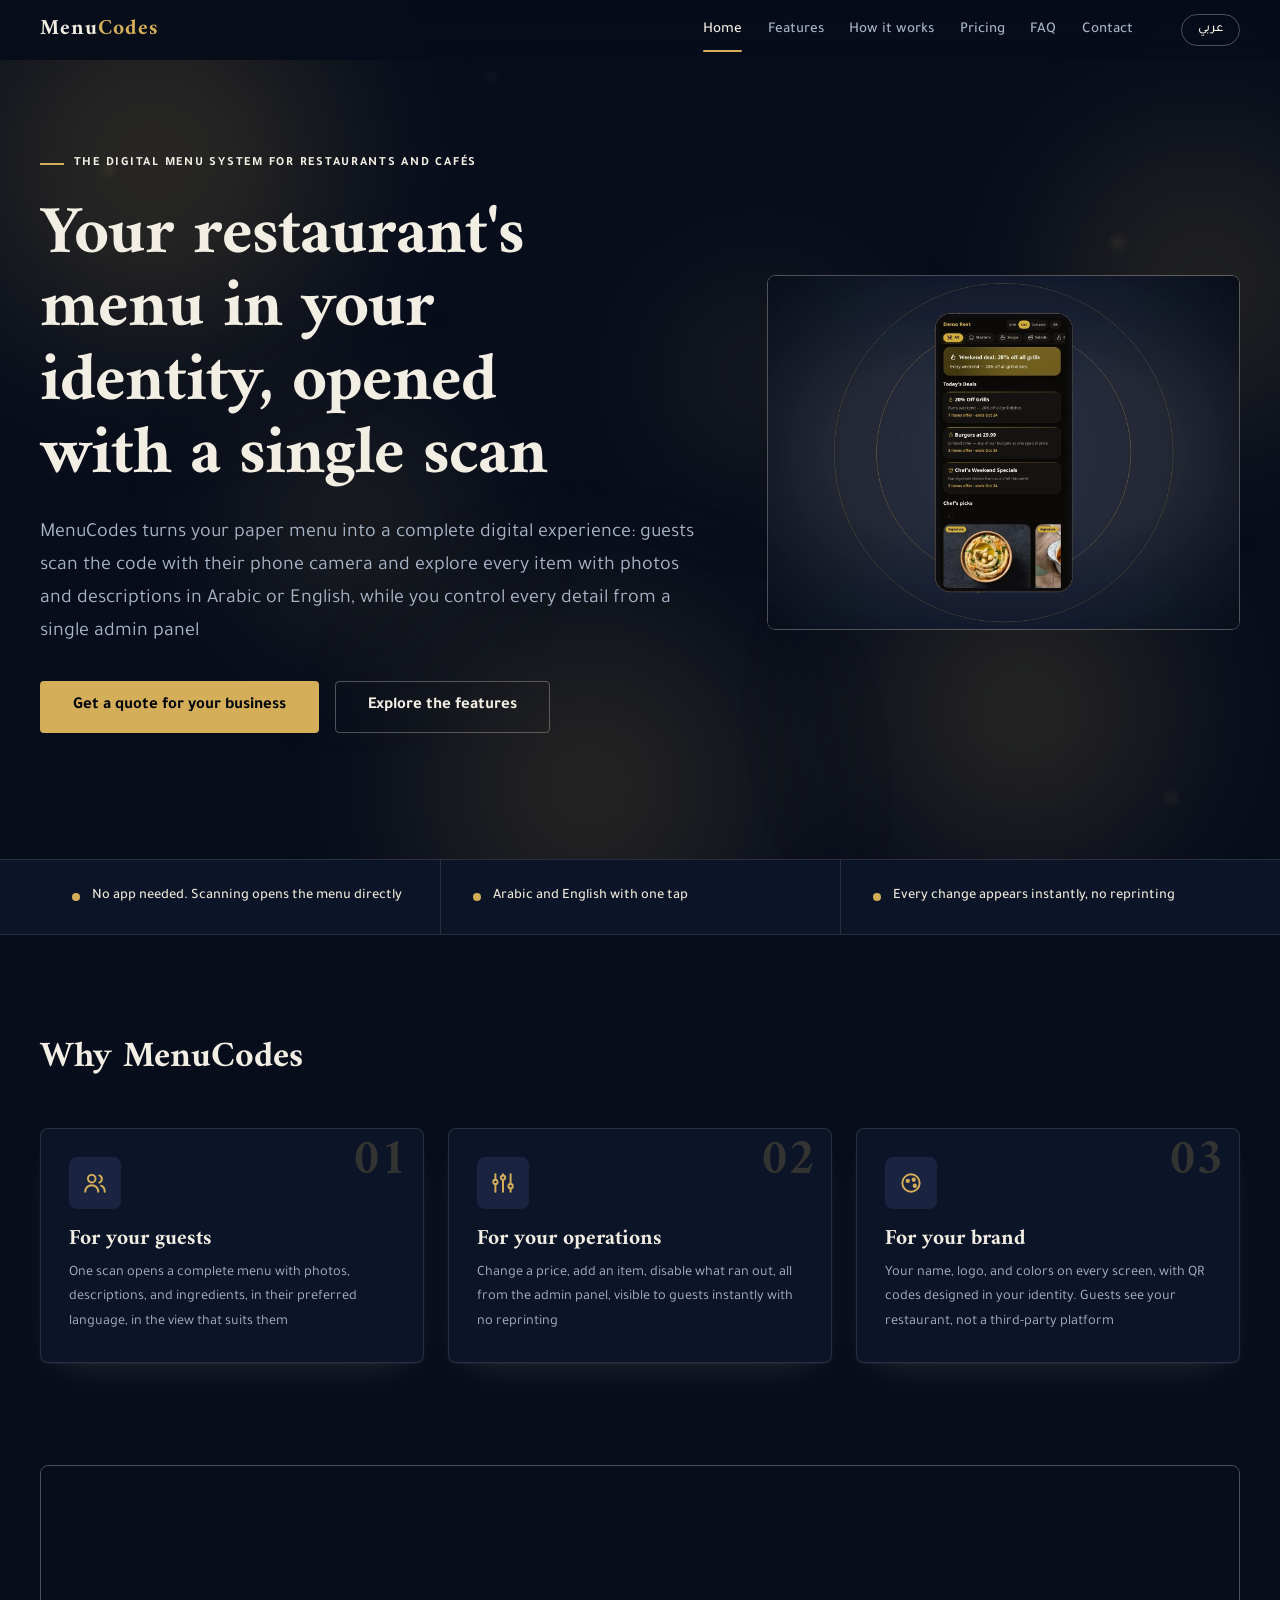
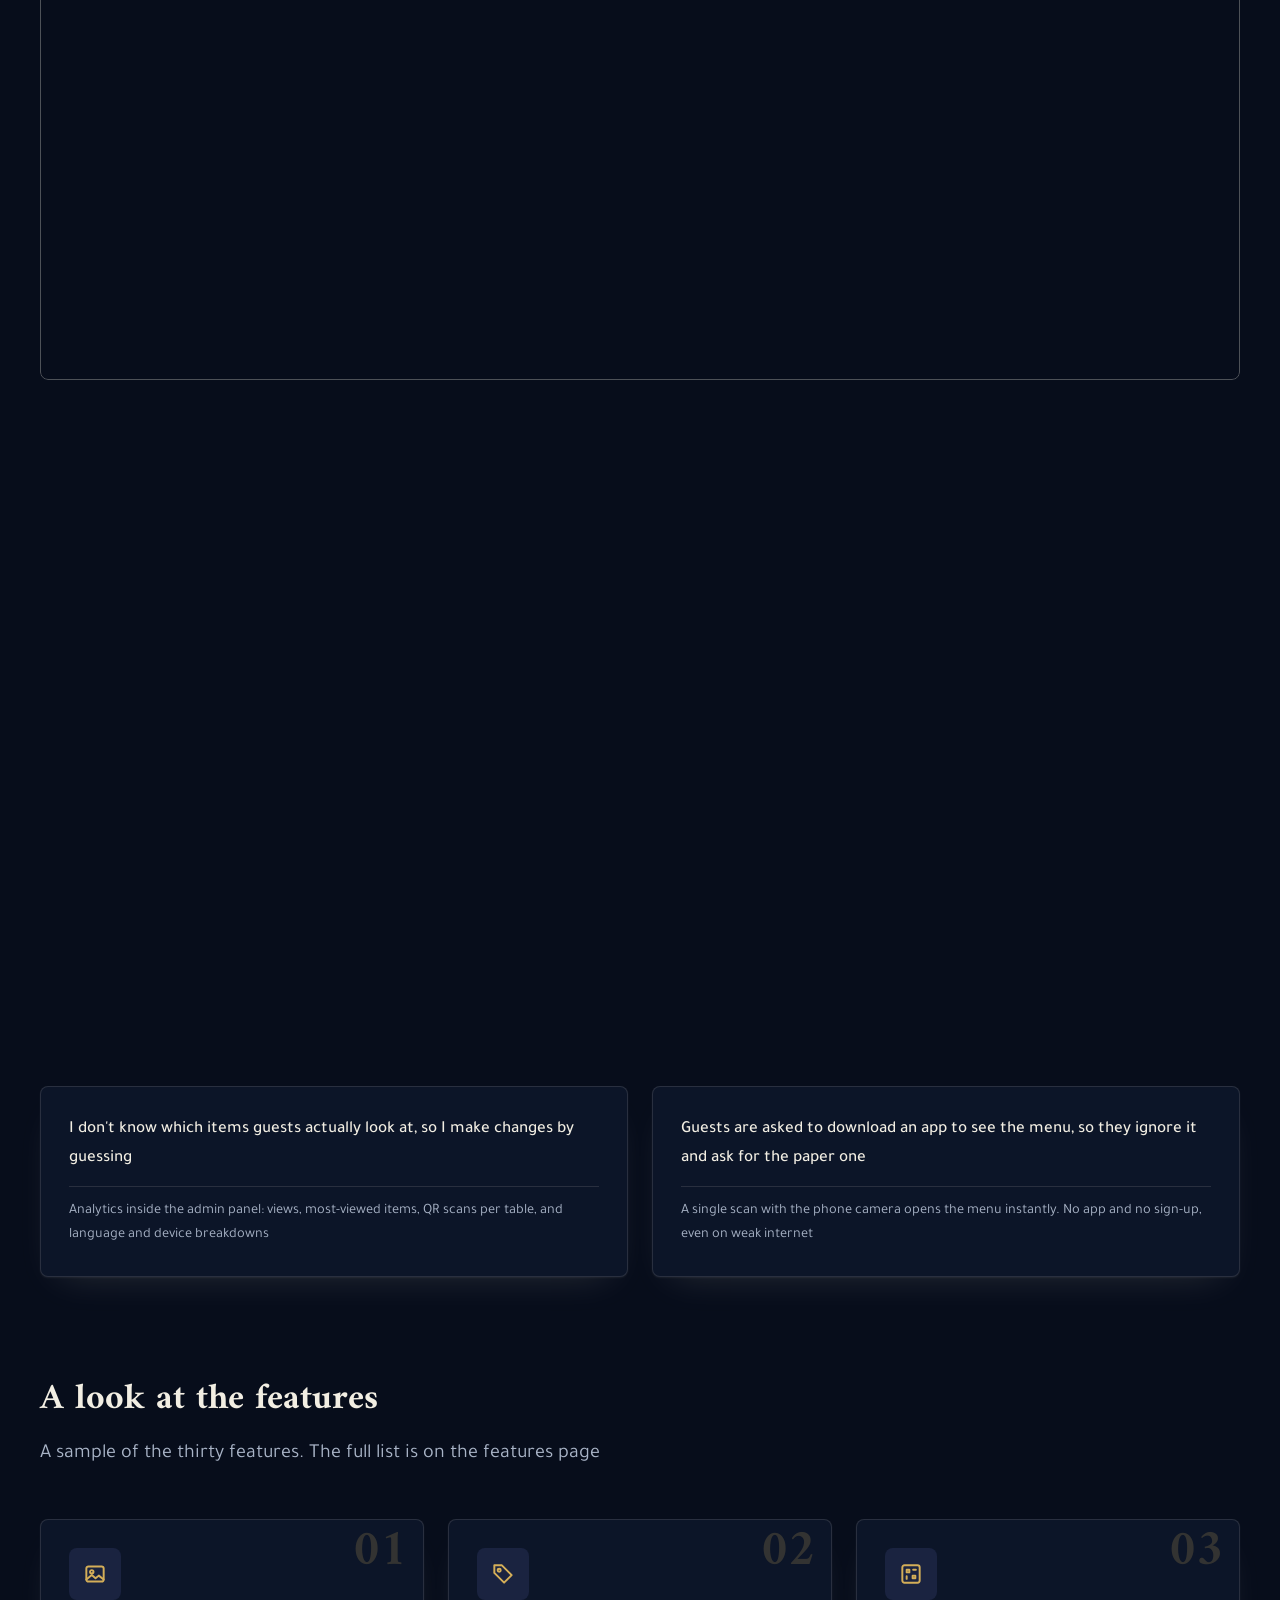
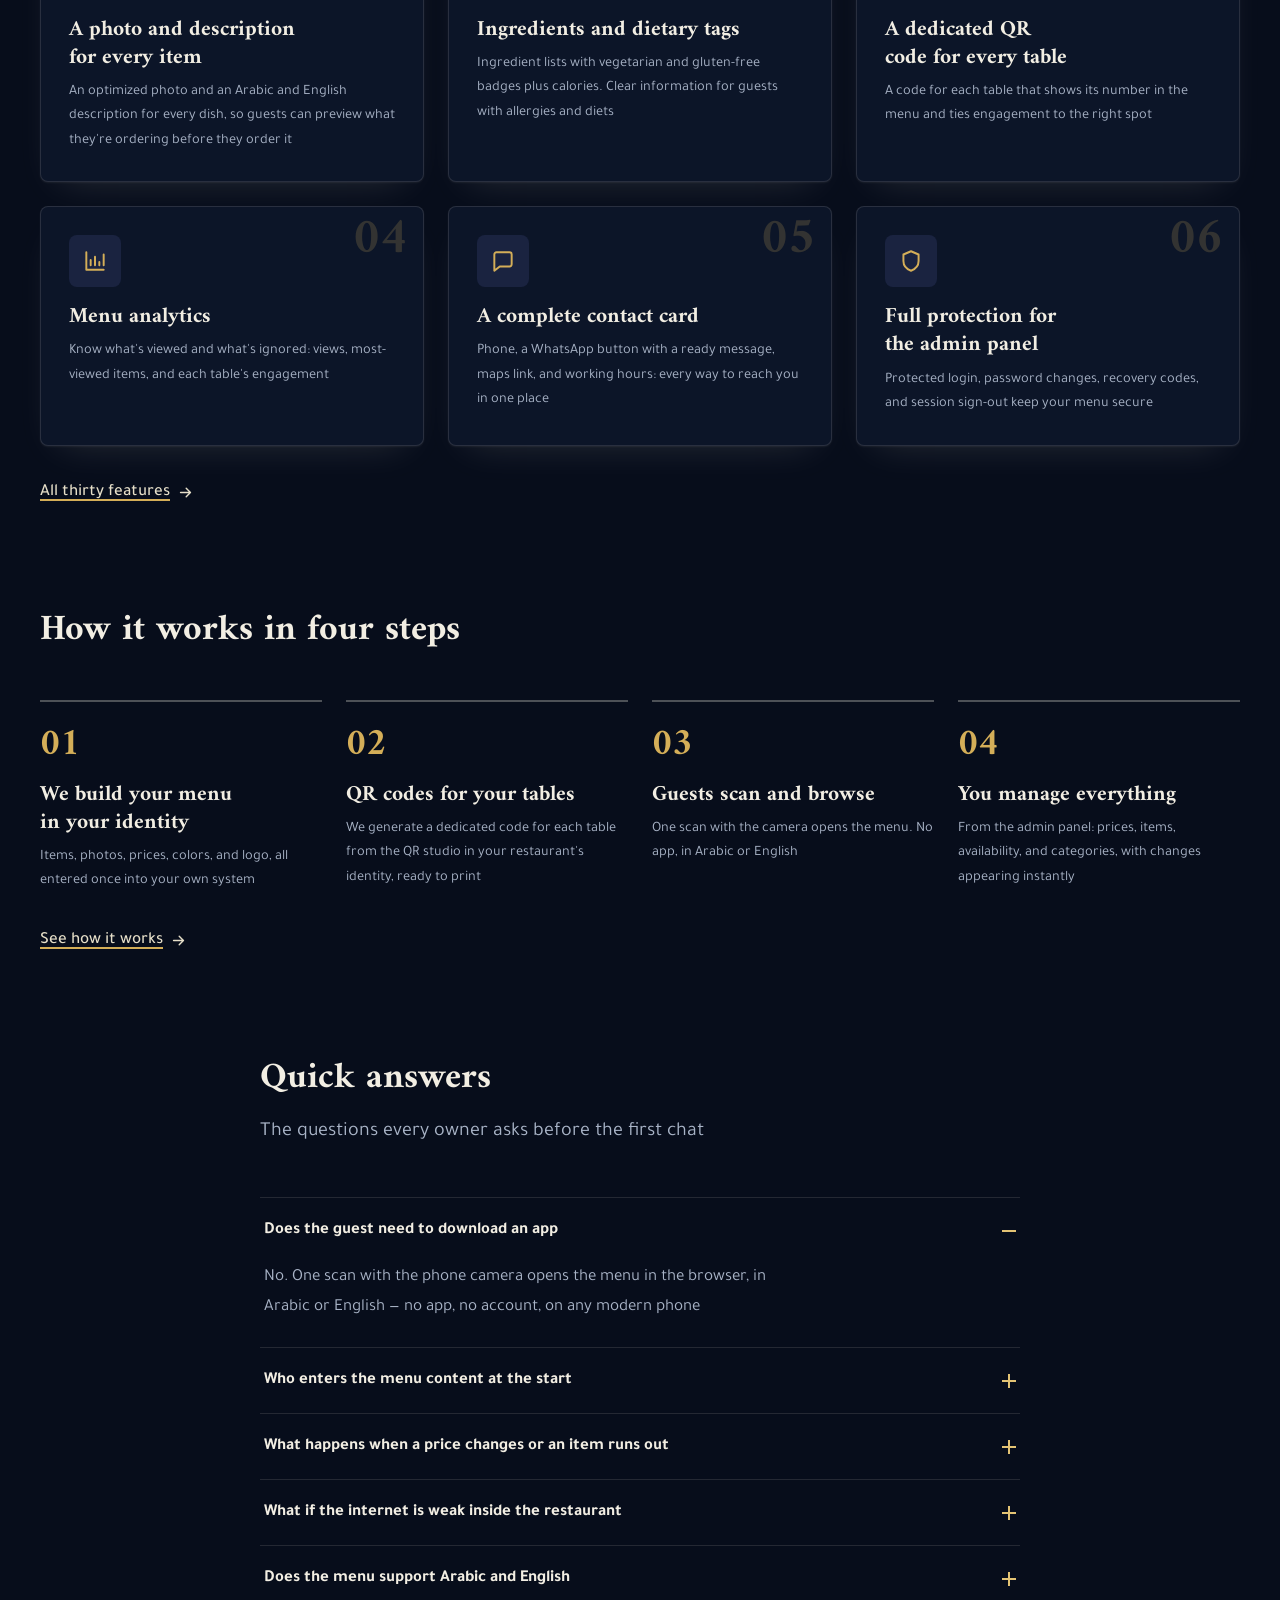
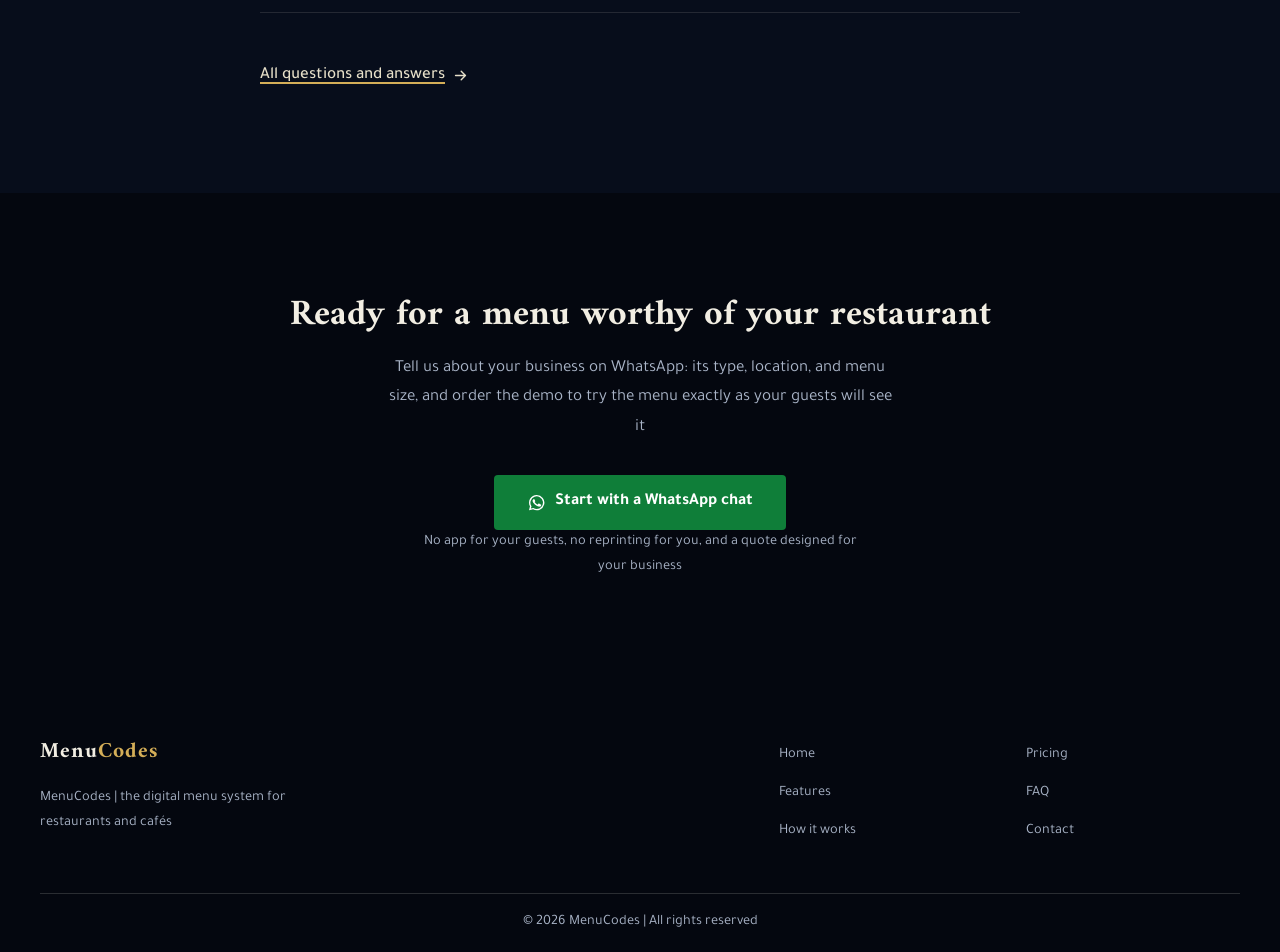
==== commit 24ac6474: "Extract ZIP: MENUCODES-SITE-V3.8.zip" ====
--- a/index.html
+++ b/index.html
@@ -290,21 +290,12 @@
     </div>
   </div>
 </section>
-<section class="section section--flush-top demo-cta">
-  <div class="container">
-    <div class="demo-cta__inner reveal">
-      <h2 data-i18n="cta.demo_band.heading">See the system in action</h2>
-      <p data-i18n="cta.demo_band.copy">Order the demo now and try the menu exactly as your guests will see it</p>
-      <a href="https://wa.me/15551234567" class="btn btn--gold btn--lg" data-wa data-wa-text="whatsapp.pretext.demo" target="_blank" rel="noopener noreferrer"><svg class="btn__icon" aria-hidden="true" focusable="false"><use href="#mc-wa"/></svg><span data-i18n="cta.demo.label">Order the demo now</span></a>
-    </div>
-  </div>
-</section>
 <section class="section cta-band">
   <div class="container">
     <h2 class="reveal" data-i18n="pages.index.sections.final_cta.heading">Ready for a menu worthy of your restaurant</h2>
-    <p class="reveal rd-5" data-i18n="pages.index.sections.final_cta.copy">Tell us about your business on WhatsApp: its type, location, and menu size, and we&#x27;ll guide you toward a menu in your identity</p>
+    <p class="reveal rd-5" data-i18n="pages.index.sections.final_cta.copy">Tell us about your business on WhatsApp: its type, location, and menu size, and order the demo to try the menu exactly as your guests will see it</p>
     <div class="cta-band__actions reveal rd-10">
-      <a href="https://wa.me/15551234567" class="btn btn--whatsapp btn--lg" data-wa data-wa-text="whatsapp.pretext.hero" target="_blank" rel="noopener noreferrer"><svg class="btn__icon" aria-hidden="true" focusable="false"><use href="#mc-wa"/></svg><span data-i18n="pages.index.sections.final_cta.button">Start with a WhatsApp chat</span></a><a class="btn btn--cream btn--lg" href="contact/"><span data-i18n="pages.index.sections.final_cta.secondary">Send us a message</span></a>
+      <a href="https://wa.me/15551234567" class="btn btn--whatsapp btn--lg" data-wa data-wa-text="whatsapp.pretext.merged" target="_blank" rel="noopener noreferrer"><svg class="btn__icon" aria-hidden="true" focusable="false"><use href="#mc-wa"/></svg><span data-i18n="pages.index.sections.final_cta.button">Start with a WhatsApp chat</span></a>
     </div>
     <p class="cta-band__note reveal rd-15" data-i18n="pages.index.sections.final_cta.reassure">No app for your guests, no reprinting for you, and a quote designed for your business</p>
   </div>
--- a/assets/css/main.css
+++ b/assets/css/main.css
@@ -427,7 +427,11 @@
   opacity:0; transition:opacity var(--t-med) var(--ease);
 }
 .pair.pointer-active::before{ opacity:1; }
-.pair__problem{ font-weight:500; color:var(--color-ink); margin-bottom:var(--space-3); }
+.pair__problem{ font-weight:500; color:var(--color-ink); margin-bottom:var(--space-3); transition:color var(--t-fast) var(--ease-out-soft); }
+.pair:hover .pair__problem,.pair__problem:hover,.pair:active .pair__problem,.pair__problem:active,.pair.pointer-active .pair__problem{ color:var(--color-accent); }
+.feature-card h3,.step-card h3,.reassure h3,.factor h3,.option-card h3,.detail-step__body h3{ transition:color var(--t-fast) var(--ease-out-soft); }
+.feature-card:hover h3,.feature-card h3:hover,.feature-card:active h3,.feature-card.pointer-active h3,.step-card:hover h3,.step-card h3:hover,.step-card:active h3,.reassure:hover h3,.reassure h3:hover,.reassure:active h3,.factor:hover h3,.factor h3:hover,.factor:active h3,.option-card:hover h3,.option-card h3:hover,.option-card:active h3,.option-card.pointer-active h3,.detail-step:hover .detail-step__body h3,.detail-step__body h3:hover,.detail-step:active .detail-step__body h3{ color:var(--color-gold-text); }
+.acc__button:active,.acc__button:focus-visible{ color:var(--color-gold-text); }
 .pair__solution{ color:var(--color-muted); font-size:var(--fs-small); line-height:1.7; margin:auto 0 0;
   border-top:1px solid var(--color-line); padding-top:var(--space-3); }
 .pair:hover .pair__solution{ border-top-color:color-mix(in srgb,var(--color-accent) 38%,var(--color-line)); }
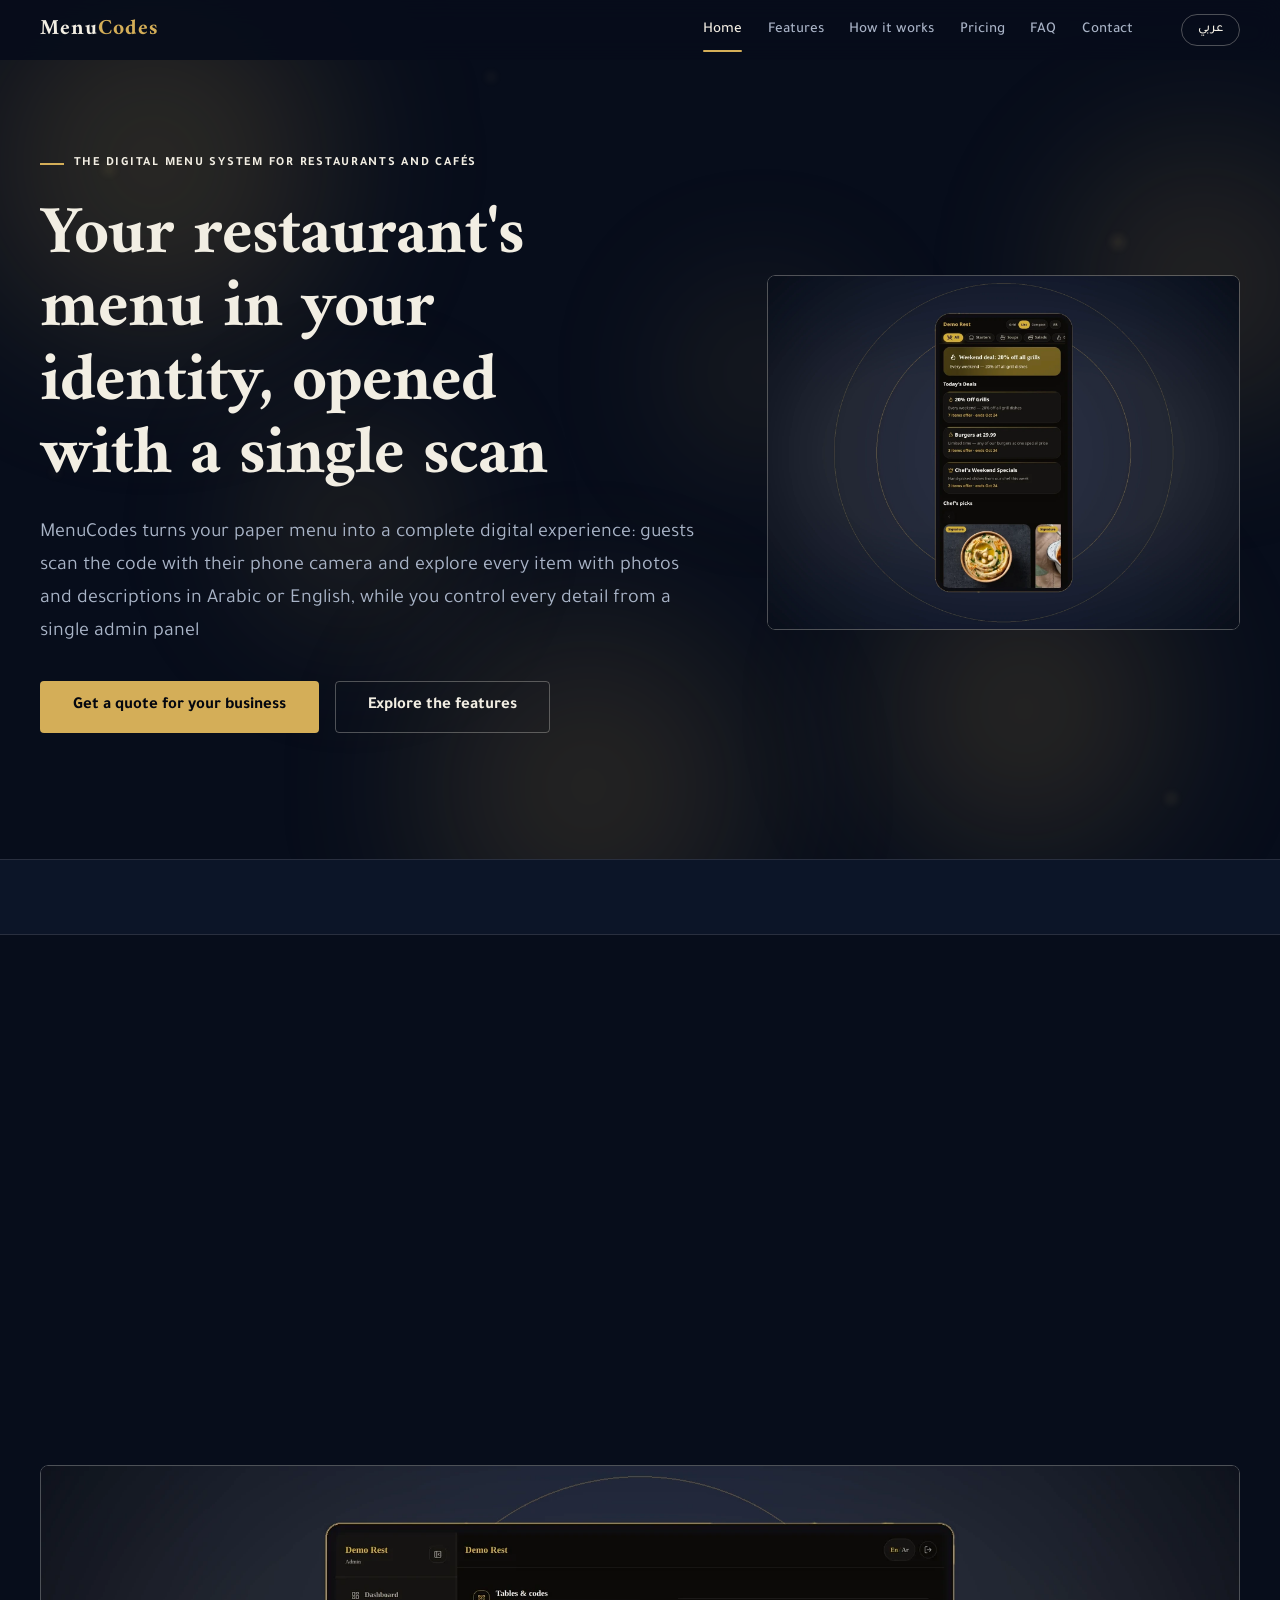
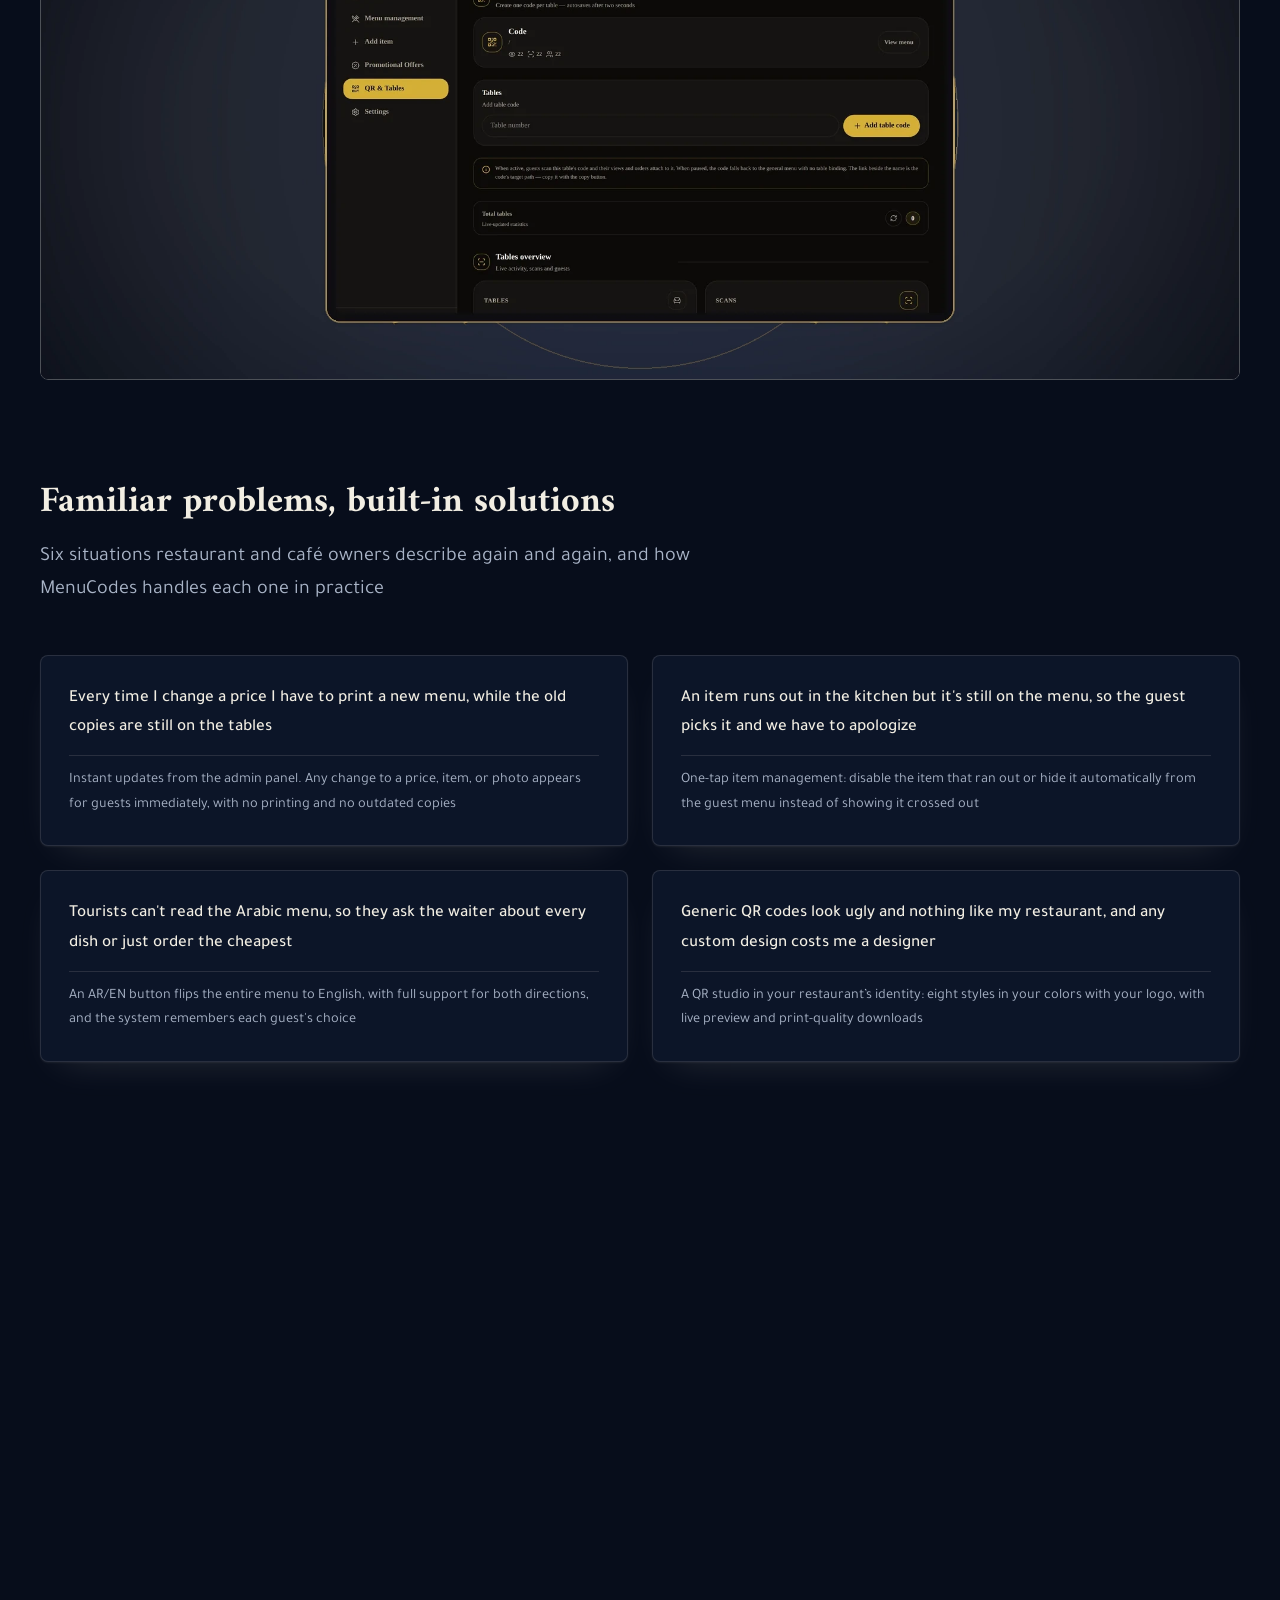
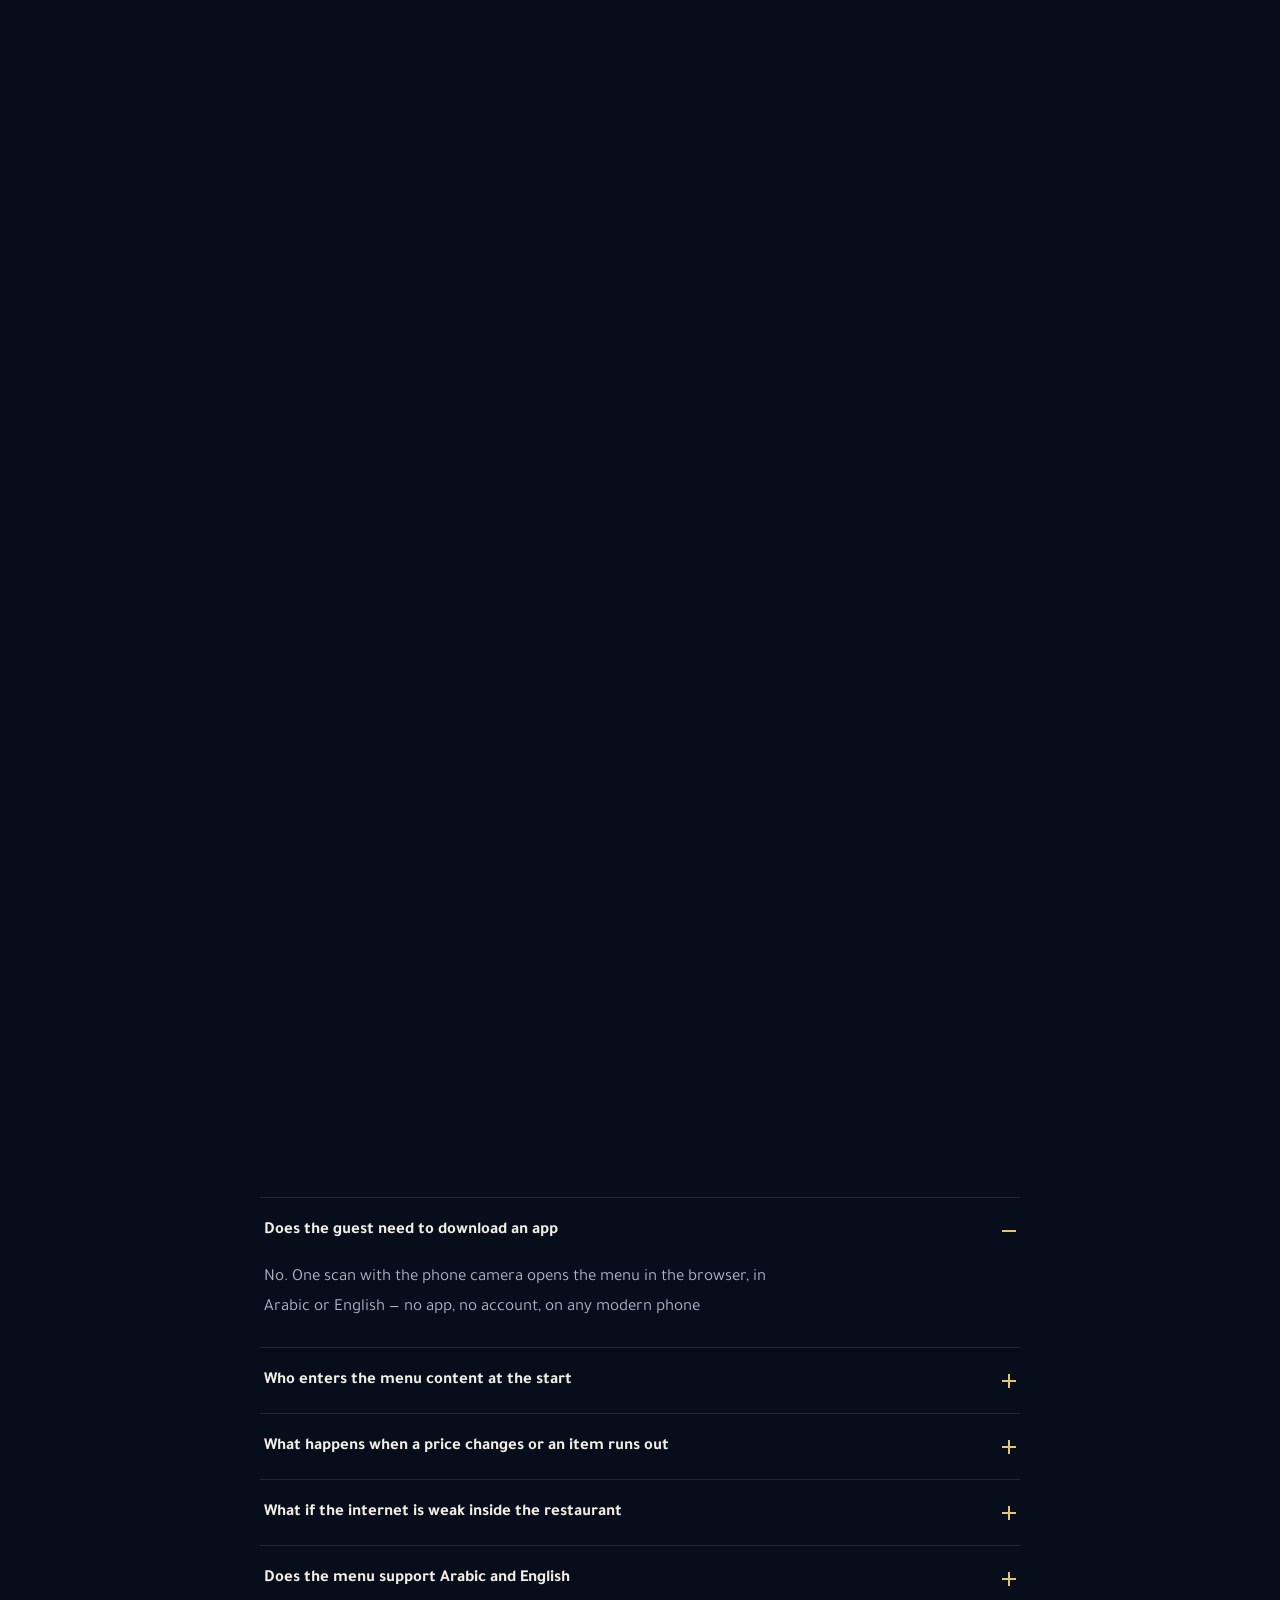
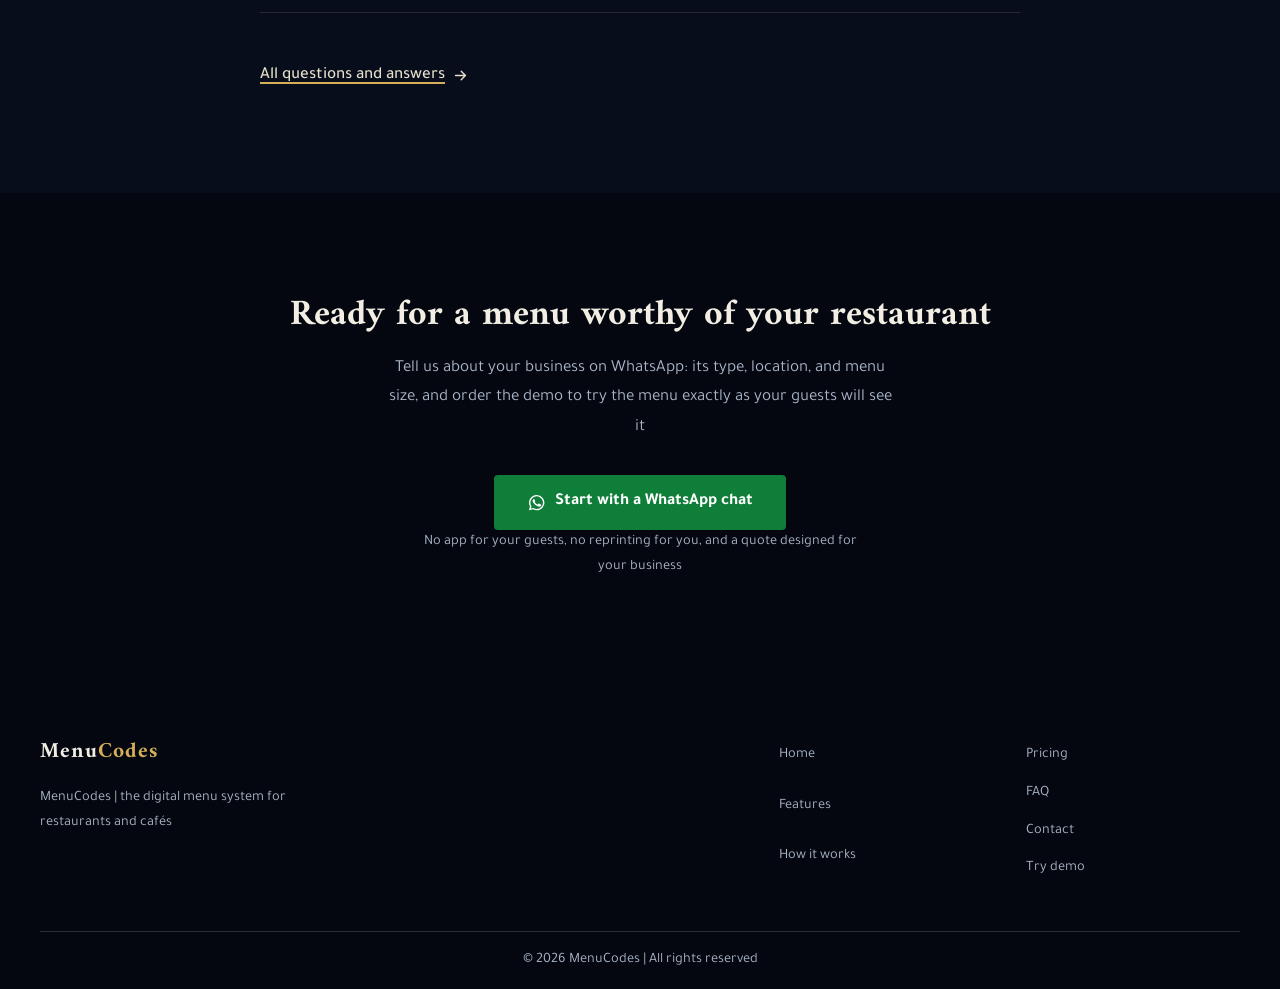
==== commit e4979069: "Extract ZIP: MENUCODES-SITE-V3.9.zip" ====
--- a/index.html
+++ b/index.html
@@ -5,9 +5,9 @@
 <script src="assets/js/boot.js"></script>
 <meta name="viewport" content="width=device-width, initial-scale=1">
 <meta name="robots" content="index, follow">
-<title data-i18n="pages.index.page_title">MenuCodes | the digital menu system for restaurants and cafés</title>
-<meta name="description" data-i18n-attr="content:pages.index.meta_description" content="MenuCodes is a digital menu system for restaurants and cafés: a QR menu in your business&#x27;s identity in Arabic and English, opened with one scan and no app, managed from a single admin panel">
-<meta name="keywords" data-i18n-attr="content:pages.index.meta_keywords" content="digital menu, QR menu, restaurant menu system, café menu, bilingual Arabic English menu, table QR codes, white-label menu">
+<title data-i18n="pages.index.page_title">MenuCodes | Digital QR Menu for Restaurants &amp; Cafés</title>
+<meta name="description" data-i18n-attr="content:pages.index.meta_description" content="Bilingual Arabic–English QR menus for restaurants and cafés: your menu in your own identity, opened with one scan and no app, managed from one admin panel">
+<meta name="keywords" data-i18n-attr="content:pages.index.meta_keywords" content="QR menu, digital menu, restaurant menu system, cafe QR menu, bilingual Arabic English menu, table QR codes, white-label menu">
 <link rel="canonical" href="./" data-abs-url="href">
 <link rel="alternate" hreflang="en" href="./" data-abs-url="href">
 <link rel="alternate" hreflang="ar" href="./" data-abs-url="href">
@@ -16,8 +16,8 @@
 <meta property="og:site_name" content="MenuCodes">
 <meta property="og:locale" content="en_US">
 <meta property="og:locale:alternate" content="ar_AR">
-<meta property="og:title" data-i18n-attr="content:pages.index.page_title" content="MenuCodes | the digital menu system for restaurants and cafés">
-<meta property="og:description" data-i18n-attr="content:pages.index.meta_description" content="MenuCodes is a digital menu system for restaurants and cafés: a QR menu in your business&#x27;s identity in Arabic and English, opened with one scan and no app, managed from a single admin panel">
+<meta property="og:title" data-i18n-attr="content:pages.index.page_title" content="MenuCodes | Digital QR Menu for Restaurants &amp; Cafés">
+<meta property="og:description" data-i18n-attr="content:pages.index.meta_description" content="Bilingual Arabic–English QR menus for restaurants and cafés: your menu in your own identity, opened with one scan and no app, managed from one admin panel">
 <meta property="og:url" content="./" data-abs-url="content">
 <meta property="og:image" content="images/hero-home.webp" data-abs-url="content">
 <meta property="og:image:width" content="1600">
@@ -25,20 +25,24 @@
 <meta property="og:image:alt" data-i18n-attr="content:images.index_hero.alt" content="Smartphone mockup showing the Menu Codes digital menu with category pills and todays offers">
 <meta name="twitter:image" content="images/hero-home.webp" data-abs-url="content">
 <meta name="twitter:card" content="summary_large_image">
-<meta name="twitter:title" data-i18n-attr="content:pages.index.page_title" content="MenuCodes | the digital menu system for restaurants and cafés">
-<meta name="twitter:description" data-i18n-attr="content:pages.index.meta_description" content="MenuCodes is a digital menu system for restaurants and cafés: a QR menu in your business&#x27;s identity in Arabic and English, opened with one scan and no app, managed from a single admin panel">
+<meta name="twitter:title" data-i18n-attr="content:pages.index.page_title" content="MenuCodes | Digital QR Menu for Restaurants &amp; Cafés">
+<meta name="twitter:description" data-i18n-attr="content:pages.index.meta_description" content="Bilingual Arabic–English QR menus for restaurants and cafés: your menu in your own identity, opened with one scan and no app, managed from one admin panel">
 <meta name="theme-color" content="#0B1B33">
 <meta name="referrer" content="strict-origin-when-cross-origin">
 <script type="application/ld+json">
-{"@context":"https://schema.org","@type":"Organization","name":"MenuCodes","description":"MenuCodes is a digital menu system for restaurants and caf\u00e9s: a QR menu in your business's identity in Arabic and English, opened with one scan and no app, managed from a single admin panel","brand":{"@type":"Brand","name":"MenuCodes"}}
+{"@context":"https://schema.org","@type":"Organization","name":"MenuCodes","url":"https://mydomin.com/","logo":"https://mydomin.com/apple-touch-icon.png","description":"Bilingual Arabic–English QR menus for restaurants and cafés: your menu in your own identity, opened with one scan and no app, managed from one admin panel","brand":{"@type":"Brand","name":"MenuCodes"}}
 </script>
 <script type="application/ld+json">
-{"@context":"https://schema.org","@type":"WebSite","name":"MenuCodes","inLanguage":["en","ar"]}
+{"@context":"https://schema.org","@type":"WebSite","name":"MenuCodes","url":"https://mydomin.com/","inLanguage":["en","ar"]}
 </script>
 <link rel="icon" type="image/svg+xml" href="favicon.svg">
 <link rel="icon" href="favicon.ico" sizes="any">
 <link rel="icon" type="image/png" sizes="48x48" href="favicon-48.png">
 <link rel="icon" type="image/png" sizes="96x96" href="favicon-96.png">
+<link rel="icon" type="image/png" sizes="16x16" href="favicon-16.png">
+<link rel="icon" type="image/png" sizes="32x32" href="favicon-32.png">
+<link rel="icon" type="image/png" sizes="180x180" href="favicon-180.png">
+<link rel="icon" type="image/png" sizes="192x192" href="favicon-192.png">
 <link rel="apple-touch-icon" href="apple-touch-icon.png">
 <link rel="manifest" href="site.webmanifest">
 <link rel="preconnect" href="https://fonts.googleapis.com">
@@ -319,6 +323,7 @@
           <li><a href="pricing/" data-i18n="shared.nav.pricing">Pricing</a></li>
           <li><a href="faq/" data-i18n="shared.nav.faq">FAQ</a></li>
           <li><a href="contact/" data-i18n="shared.nav.contact">Contact</a></li>
+          <li><a href="#" data-demo-link data-i18n="shared.footer.demo" target="_blank" rel="noopener">Try demo</a></li>
         </ul>
       </nav>
     </div>
--- a/assets/css/main.css
+++ b/assets/css/main.css
@@ -531,12 +531,33 @@
 .option-card:hover h3 svg{ transform:translateY(-2px); color:var(--color-gold-text); }
 .option-card p{ color:var(--color-muted); margin-bottom:var(--space-6); }
 .option-card__note{ font-size:var(--fs-small); color:var(--color-muted); margin-top:var(--space-4); }
-.option-card--email h3 svg{ color:var(--color-accent); }
-.email-link{ display:inline-flex; align-items:center; gap:var(--space-3); color:var(--color-accent); font-weight:700; font-size:1.05rem; text-decoration:none; overflow-wrap:anywhere; }
-.email-link svg{ width:22px; height:22px; flex:none; }
-.email-link:hover{ color:var(--color-gold-text); text-decoration:underline; }
-.hp-field{ position:absolute !important; left:-9999px !important; top:auto; width:1px; height:1px; overflow:hidden; }
-.hp-link{ position:absolute !important; left:-9999px !important; top:auto; width:1px; height:1px; overflow:hidden; }
+/* --- email card: navy/gold brand card (logo from ../favicon.svg, address from CONFIG.EMAIL) --- */
+.option-card--email{
+  background:var(--color-ink-deep); color:var(--color-on-dark);
+  border:1px solid color-mix(in srgb,var(--color-accent) 55%,transparent);
+  border-top:3px solid var(--color-accent);
+}
+.option-card--email h3{ color:var(--color-on-dark); }
+.option-card--email p{ color:var(--color-muted-dark); margin-bottom:var(--space-5); }
+.option-card--email .email-brand{
+  width:64px; height:64px; flex:none; margin-bottom:var(--space-4);
+  border:1px solid color-mix(in srgb,var(--color-accent) 55%,transparent);
+  border-radius:var(--radius-md);
+}
+.email-link{
+  display:inline-flex; align-items:center; gap:var(--space-3); align-self:flex-start;
+  max-width:100%; padding:.7rem 1.1rem;
+  background:color-mix(in srgb,var(--color-accent) 14%,transparent);
+  border:1px solid color-mix(in srgb,var(--color-accent) 55%,transparent);
+  border-radius:var(--radius-pill);
+  color:var(--color-on-dark); font-weight:700; font-size:1.1rem; line-height:1.4;
+  text-decoration:none; overflow-wrap:anywhere;
+}
+.email-link svg{ width:20px; height:20px; flex:none; color:var(--color-accent); }
+.email-link:hover{ border-color:var(--color-accent); background:color-mix(in srgb,var(--color-accent) 22%,transparent); color:var(--color-on-dark); text-decoration:none; }
+.email-link:focus-visible{ outline:2px solid var(--color-focus); outline-offset:2px; }
+.hp-field{ position:absolute !important; left:auto !important; inset-inline-start:0 !important; top:auto; width:1px; height:1px; overflow:hidden; clip:rect(0,0,0,0) !important; clip-path:inset(50%) !important; }
+.hp-link{ position:absolute !important; left:auto !important; inset-inline-start:0 !important; top:auto; width:1px; height:1px; overflow:hidden; clip:rect(0,0,0,0) !important; clip-path:inset(50%) !important; }
 .msg-strength{ margin-top:var(--space-3); }
 .msg-strength[hidden]{ display:none; }
 .msg-strength__track{ height:6px; border-radius:99px; background:var(--color-line); overflow:hidden; margin-bottom:var(--space-2); }
@@ -891,3 +912,148 @@
 @media (min-width:1400px){
   :root{ --container:1320px; --section-pad:clamp(4.5rem,8vw,8rem); }
 }
+
+/* QA fix: defect 1 — contact 360px overflow */
+@media (max-width:1023px){
+  .split > *{ min-width:0; }
+  .figure--flush{ max-width:100%; min-width:0; }
+  .split__img{ max-width:100%; min-width:0; }
+}
+
+/* ============ Features page — "Index" (flat editorial list) ============
+   Scoped to .page-features: no other page is affected.
+   Display only: all 30 features in source order 01-30 as one scannable
+   numbered list, grouped by the 7 subgroups with the sticky group nav
+   above. No boxes, no path, no repeated cards: every row is the same
+   grid — unified number | icon | title + copy — with a hairline divider.
+   Numbers 01-30 use ONE treatment (see .feature-card__num below):
+   display font, 700, 1.5rem, gold, in-flow lead column.
+   Animation reuses the site system only (.reveal + rd-* delays,
+   --t-fast/--t-med, --ease/--ease-out-soft); motion here is
+   transform / opacity / border-color / color only — no layout props,
+   no filters. The global prefers-reduced-motion block covers it. */
+
+/* --- sticky subgroup nav --- */
+.page-features .feat-nav{
+  position:sticky; top:var(--header-h); z-index:90;
+  background:color-mix(in srgb, var(--color-paper) 94%, transparent);
+  -webkit-backdrop-filter:blur(12px); backdrop-filter:blur(12px);
+  border-bottom:1px solid var(--color-line);
+}
+.page-features .feat-nav__inner{
+  display:flex; gap:.5rem; align-items:center;
+  overflow-x:auto; scrollbar-width:none; padding-block:.55rem;
+}
+.page-features .feat-nav__inner::-webkit-scrollbar{ display:none; }
+.page-features .feat-nav__link{
+  flex:none; text-decoration:none; white-space:nowrap;
+  font-size:.9rem; font-weight:500; color:var(--color-muted);
+  padding:.45rem .95rem; border:1px solid var(--color-line); border-radius:var(--radius-pill);
+  transition:color var(--t-fast) var(--ease-out-soft),border-color var(--t-fast) var(--ease-out-soft),background-color var(--t-fast) var(--ease-out-soft);
+}
+.page-features .feat-nav__link:hover{ color:var(--color-ink); border-color:var(--color-line-strong); }
+.page-features .feat-nav__link.is-active{
+  color:var(--color-ink-deep); background:var(--color-accent); border-color:var(--color-accent); font-weight:700;
+}
+.page-features .feat-nav__link:focus-visible{ outline:2px solid var(--color-focus); outline-offset:2px; }
+
+/* --- group gates + subgroup anchors --- */
+.page-features .feature-group > .section__head{
+  border-top:2px solid var(--color-accent); padding-top:var(--space-6);
+}
+.page-features .subgroup{ scroll-margin-top:calc(var(--header-h) + 64px); }
+
+/* --- Index list container (no rail, no dots) --- */
+.page-features .feat-path{ display:block; }
+
+/* --- Index rows: one grid for all 30 --- */
+.page-features .feat{
+  position:relative; min-width:0;
+  display:grid;
+  grid-template-columns:3.25rem 2.75rem minmax(0,1fr);
+  grid-template-areas:
+    "num icon title"
+    "num icon copy"
+    "media media media";
+  column-gap:1rem; row-gap:0;
+  width:100%;
+  padding:1.3rem 0; margin:0;
+  border-bottom:1px solid var(--color-line);
+}
+.page-features .feat:last-child{ border-bottom:0; }
+
+/* --- UNIFIED NUMBER: the only .feature-card__num treatment on this page ---
+   Same font, weight, size, position and colour for all 30 stations. */
+.page-features .feat .feature-card__num{
+  grid-area:num;
+  position:static; display:block; flex:none;
+  margin:0; padding:.2rem 0 0; background:none; border:0; border-radius:0;
+  font-family:var(--font-display); font-size:1.5rem; font-weight:700; line-height:1.2;
+  color:var(--color-gold-text); text-align:start;
+  user-select:none; pointer-events:none;
+}
+
+/* --- uniform icon column --- */
+.page-features .feat .feature-card__icon{
+  grid-area:icon;
+  width:44px; height:44px; margin:0; flex:none; align-self:start;
+  transition:transform var(--t-med) var(--ease),background-color var(--t-med) var(--ease),color var(--t-med) var(--ease),box-shadow var(--t-med) var(--ease);
+}
+.page-features .feat .feature-card__icon svg{ width:22px; height:22px; }
+
+/* --- title + copy in the text column --- */
+.page-features .feat h3{
+  grid-area:title; margin:0 0 var(--space-1); font-size:1.15rem;
+  transition:color var(--t-fast) var(--ease-out-soft);
+}
+.page-features .feat p{
+  grid-area:copy; color:var(--color-muted); font-size:var(--fs-small); line-height:1.7; margin:0; max-width:72ch;
+}
+html[lang="ar"] .page-features .feat p{ line-height:1.85; }
+
+/* --- media (2 articles) spans the full row, below the text --- */
+.page-features .feat__media{
+  grid-area:media; margin:var(--space-4) 0 0; overflow:hidden; border-radius:var(--radius-md);
+}
+.page-features .feat__media-img{
+  width:100%; border:1px solid var(--color-line-strong); border-radius:var(--radius-md);
+  object-fit:cover; aspect-ratio:21/9;
+}
+
+/* --- subgroup rhythm --- */
+.page-features .subgroup > h3{ margin-top:var(--space-8); margin-bottom:var(--space-2); }
+.page-features .subgroup:first-child > h3{ margin-top:0; }
+
+/* --- hover: subtle, same for every row (applied only once revealed, so .reveal keeps its own --t-slow timing) --- */
+.page-features .feat.is-visible{ transition:transform var(--t-med) var(--ease),border-color var(--t-med) var(--ease-out-soft); }
+.page-features .feat.is-visible:hover{ transform:translateY(-2px); }
+.page-features .feat:hover h3{ color:var(--color-gold-text); }
+.page-features .feat:hover .feature-card__icon{ color:var(--color-accent-deep); }
+
+/* --- closing CTA: fit 360px (QA: was 367px, overflowed by 4px) --- */
+.page-features .cta-band .btn{ white-space:normal; text-align:center; line-height:1.5; }
+
+/* --- pre-existing RTL overflow, fixed GLOBALLY 2026-11-02 ---
+   The global .hp-link/.hp-field used left:-9999px; in RTL that expanded the
+   page's scrollable overflow to ~9999px (verified on the ORIGINAL page:
+   AR scrollWidth 10359 at 360px, 11365 at 1366px — identical to the redesign
+   before this fix). The global rules now use the clip pattern, so this
+   scoped override is redundant but harmless and kept as a safety net. */
+.page-features .hp-link,
+.page-features .hp-field{
+  left:auto !important; inset-inline-start:0 !important;
+  clip:rect(0,0,0,0) !important; clip-path:inset(50%) !important;
+}
+
+/* --- responsive --- */
+@media (max-width:639px){
+  .page-features .feat{
+    grid-template-columns:2.4rem 2.25rem minmax(0,1fr);
+    column-gap:.75rem; padding:1.05rem 0;
+  }
+  .page-features .feat .feature-card__num{ font-size:1.25rem; padding-top:.15rem; }
+  .page-features .feat .feature-card__icon{ width:36px; height:36px; }
+  .page-features .feat .feature-card__icon svg{ width:18px; height:18px; }
+  .page-features .feat h3{ font-size:1.05rem; }
+  .page-features .cta-band .btn{ width:100%; padding-inline:1rem; }
+}
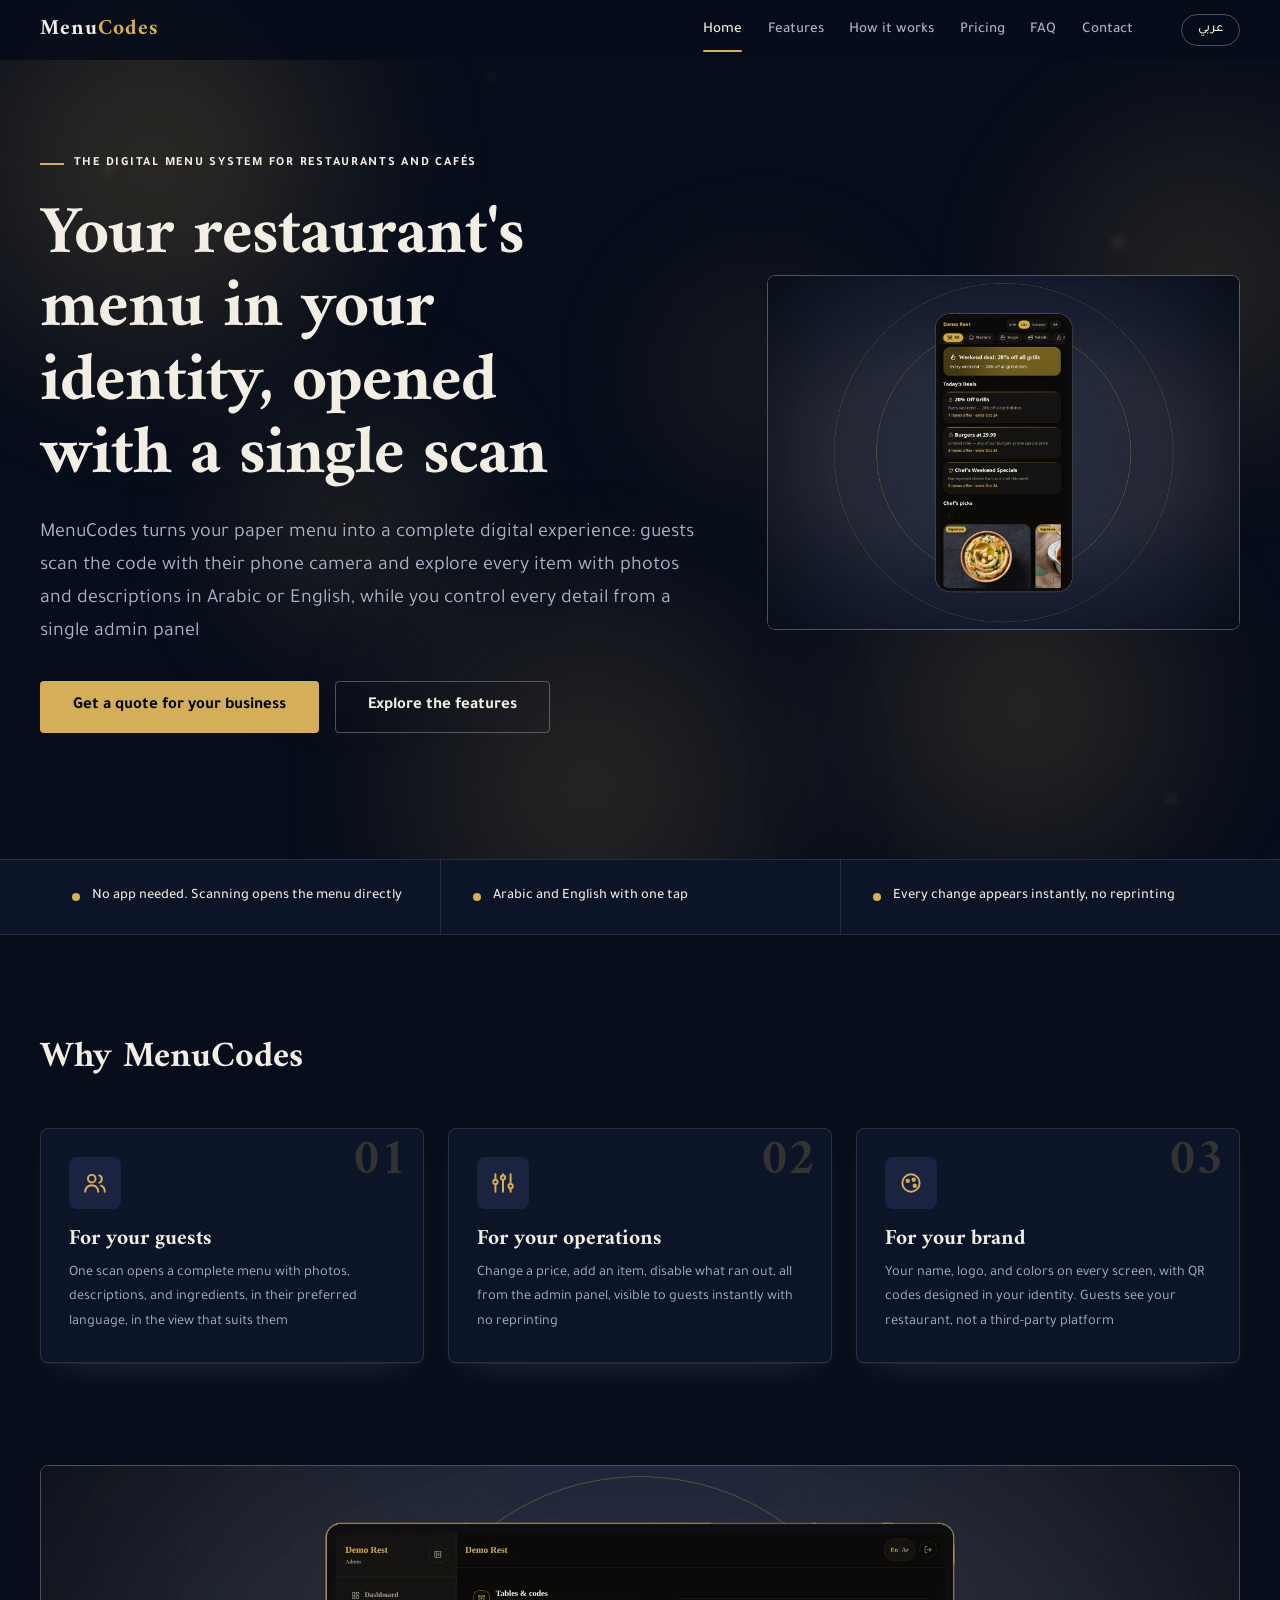
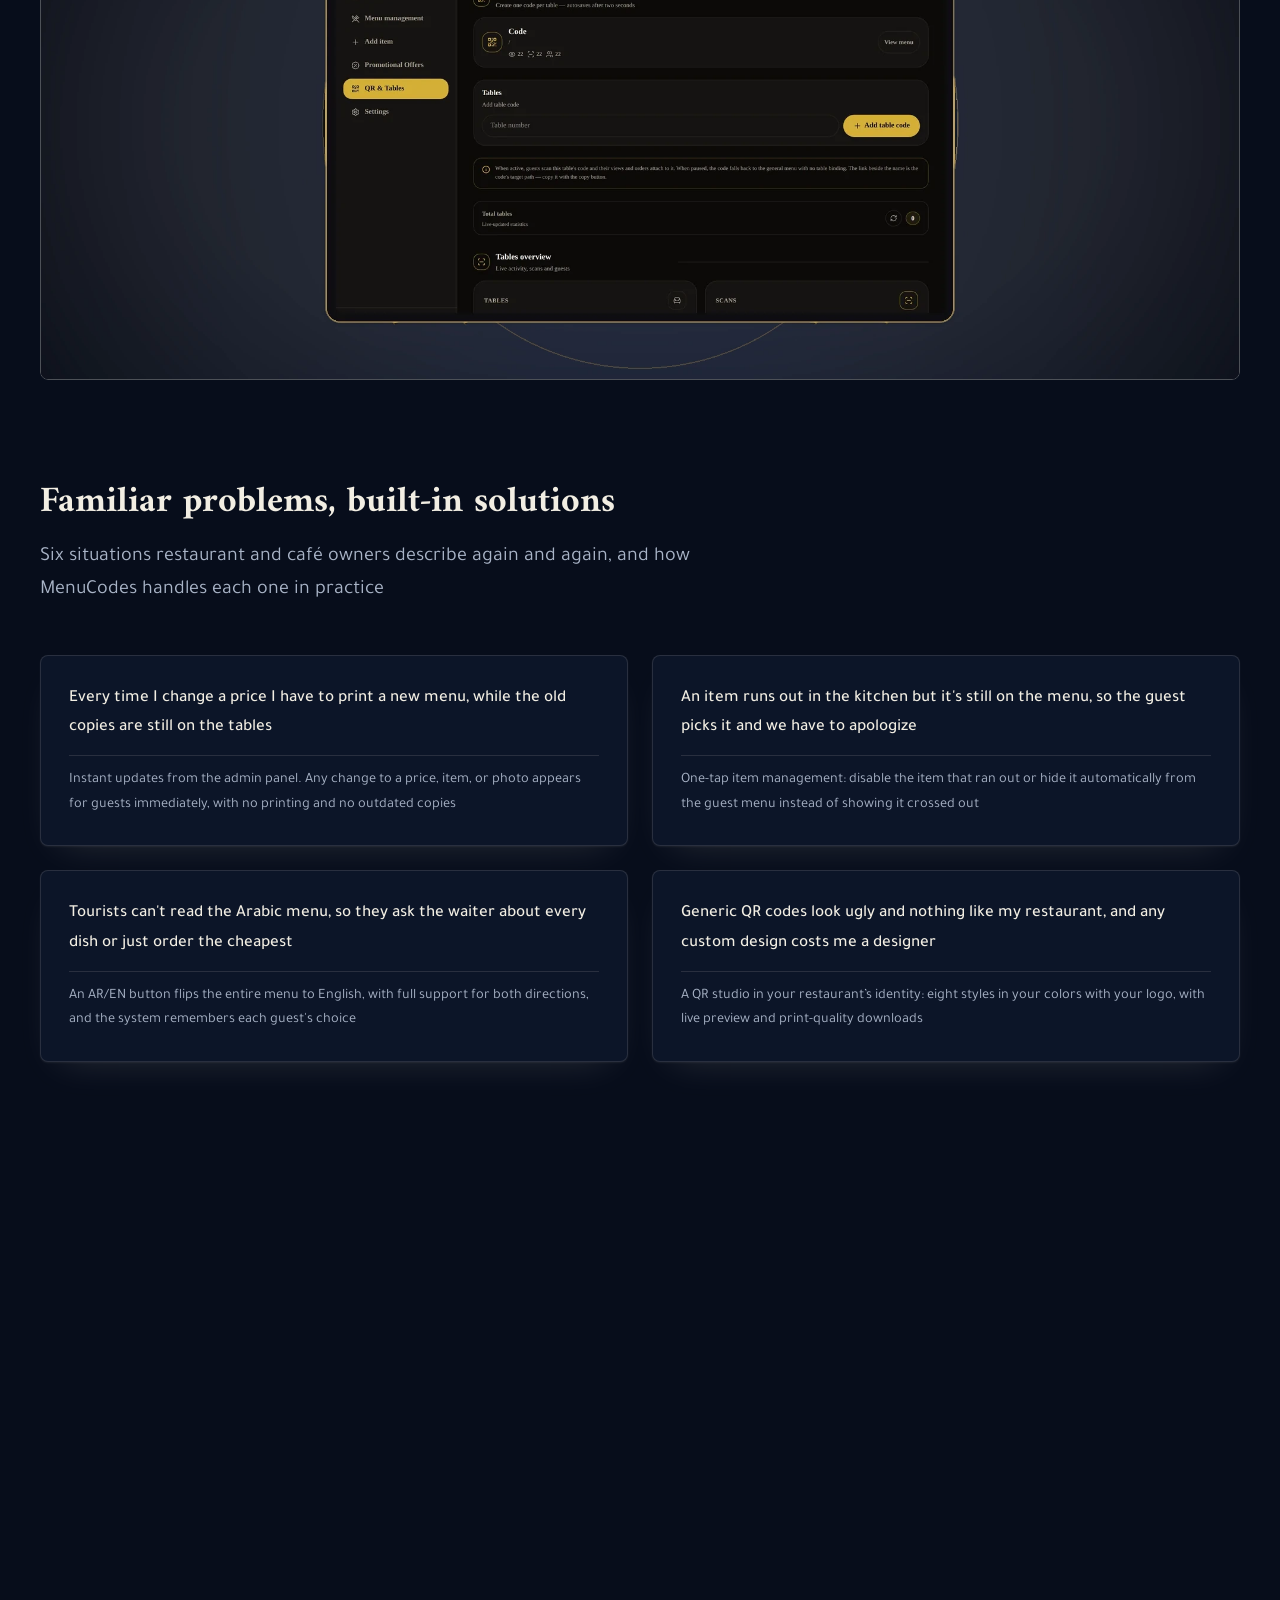
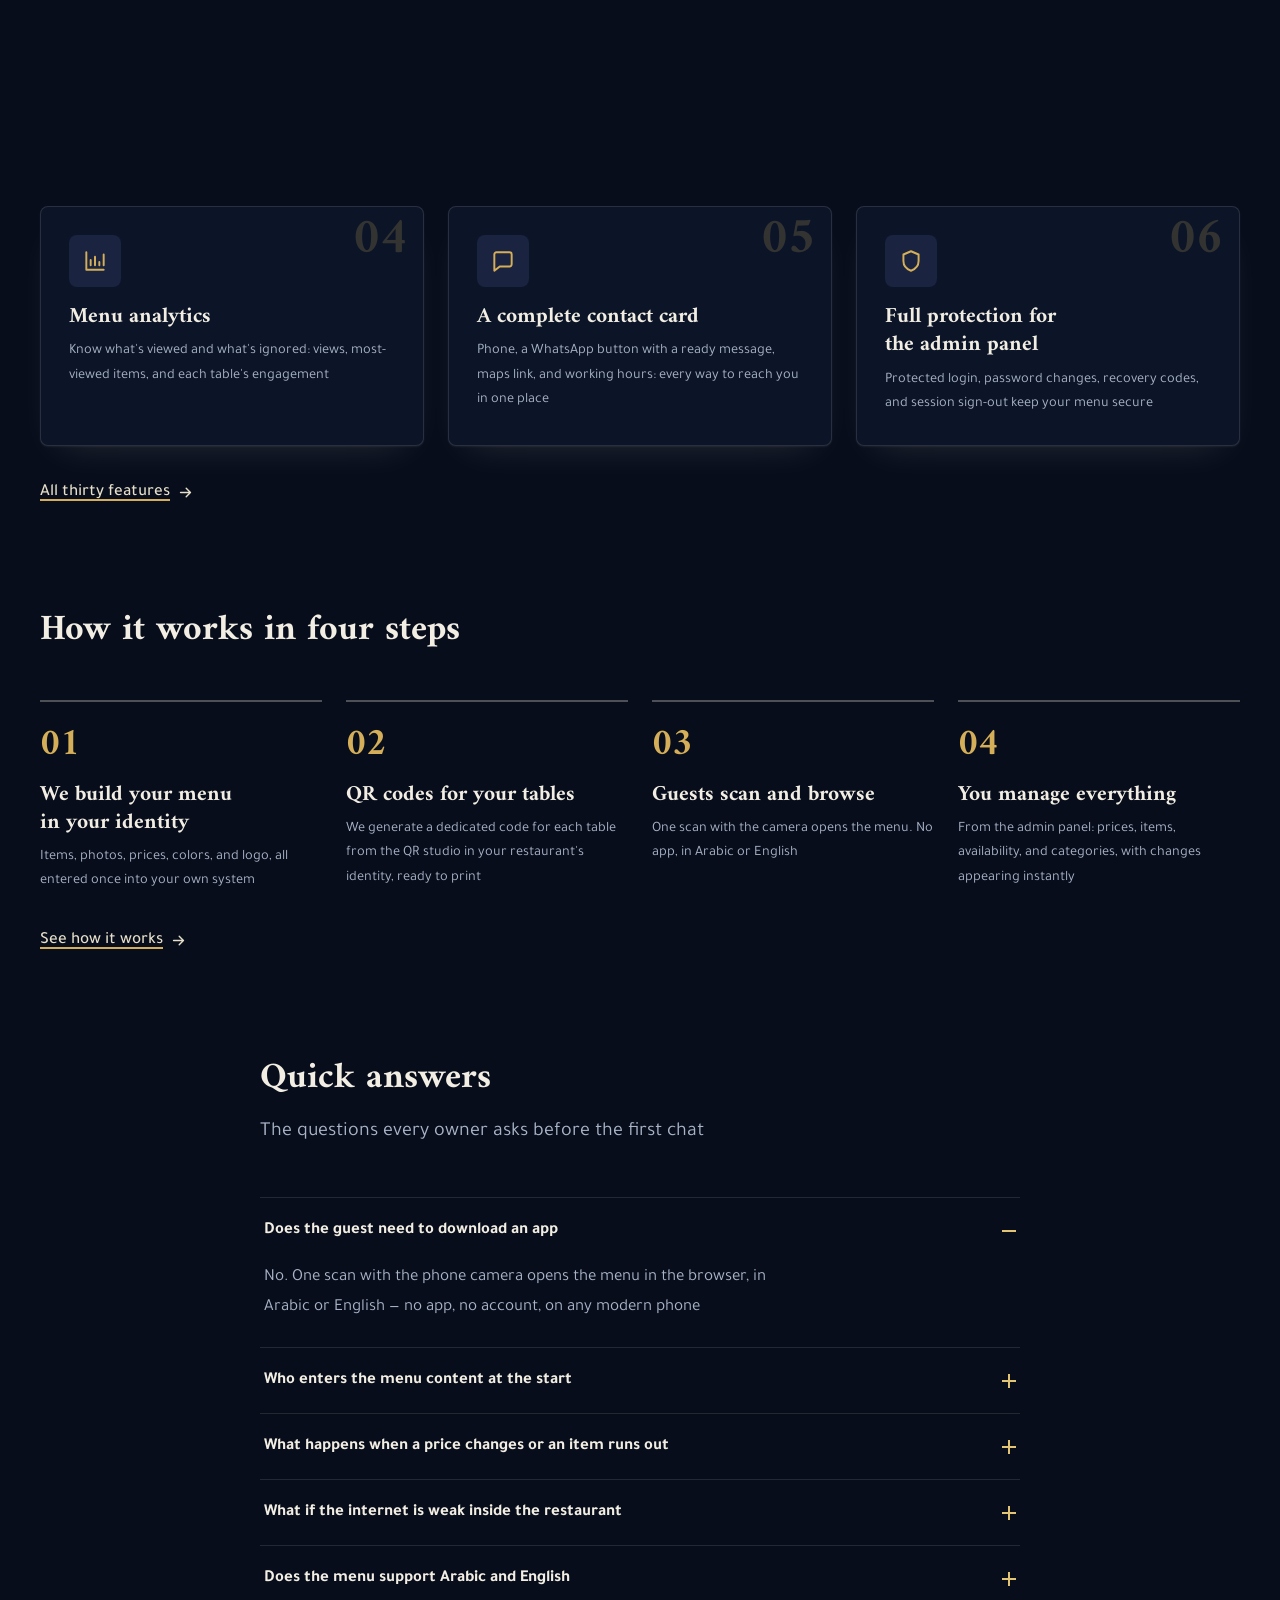
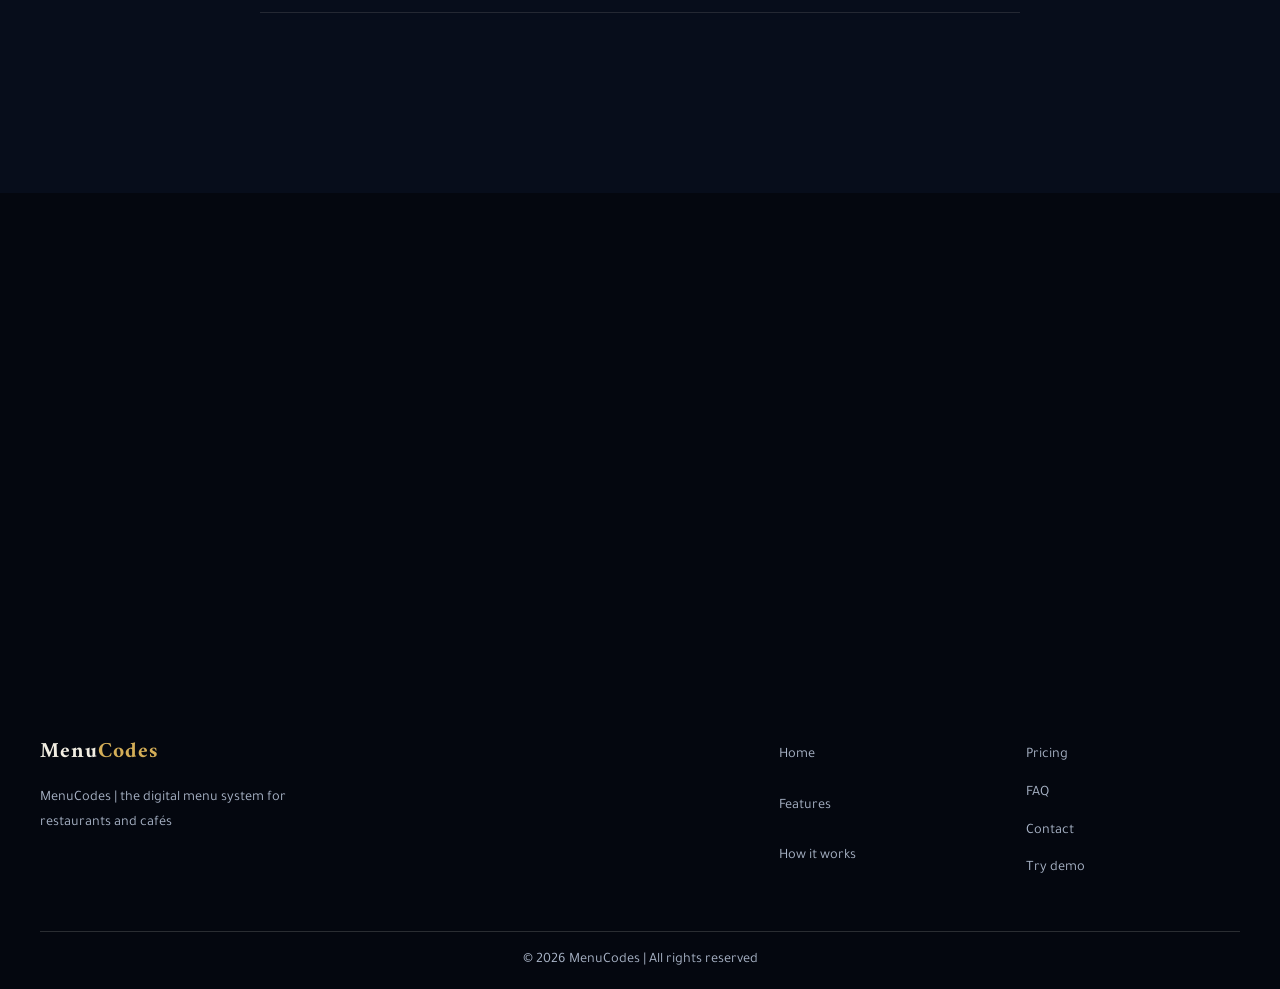
==== commit 4a827db4: "Extract ZIP: MENUCODES-SITE-V4.zip" ====
--- a/index.html
+++ b/index.html
@@ -30,20 +30,20 @@
 <meta name="theme-color" content="#0B1B33">
 <meta name="referrer" content="strict-origin-when-cross-origin">
 <script type="application/ld+json">
-{"@context":"https://schema.org","@type":"Organization","name":"MenuCodes","url":"https://mydomin.com/","logo":"https://mydomin.com/apple-touch-icon.png","description":"Bilingual Arabic–English QR menus for restaurants and cafés: your menu in your own identity, opened with one scan and no app, managed from one admin panel","brand":{"@type":"Brand","name":"MenuCodes"}}
+{"@context":"https://schema.org","@type":"Organization","name":"MenuCodes","url":"https://mydomin.com/","logo":"https://mydomin.com/images/apple-touch-icon.png","description":"Bilingual Arabic–English QR menus for restaurants and cafés: your menu in your own identity, opened with one scan and no app, managed from one admin panel","brand":{"@type":"Brand","name":"MenuCodes"}}
 </script>
 <script type="application/ld+json">
 {"@context":"https://schema.org","@type":"WebSite","name":"MenuCodes","url":"https://mydomin.com/","inLanguage":["en","ar"]}
 </script>
-<link rel="icon" type="image/svg+xml" href="favicon.svg">
-<link rel="icon" href="favicon.ico" sizes="any">
-<link rel="icon" type="image/png" sizes="48x48" href="favicon-48.png">
-<link rel="icon" type="image/png" sizes="96x96" href="favicon-96.png">
-<link rel="icon" type="image/png" sizes="16x16" href="favicon-16.png">
-<link rel="icon" type="image/png" sizes="32x32" href="favicon-32.png">
-<link rel="icon" type="image/png" sizes="180x180" href="favicon-180.png">
-<link rel="icon" type="image/png" sizes="192x192" href="favicon-192.png">
-<link rel="apple-touch-icon" href="apple-touch-icon.png">
+<link rel="icon" type="image/svg+xml" href="images/favicon.svg">
+<link rel="icon" href="images/favicon.ico" sizes="any">
+<link rel="icon" type="image/png" sizes="48x48" href="images/favicon-48.png">
+<link rel="icon" type="image/png" sizes="96x96" href="images/favicon-96.png">
+<link rel="icon" type="image/png" sizes="16x16" href="images/favicon-16.png">
+<link rel="icon" type="image/png" sizes="32x32" href="images/favicon-32.png">
+<link rel="icon" type="image/png" sizes="180x180" href="images/favicon-180.png">
+<link rel="icon" type="image/png" sizes="192x192" href="images/favicon-192.png">
+<link rel="apple-touch-icon" href="images/apple-touch-icon.png">
 <link rel="manifest" href="site.webmanifest">
 <link rel="preconnect" href="https://fonts.googleapis.com">
 <link rel="preconnect" href="https://fonts.gstatic.com" crossorigin>
--- a/assets/css/main.css
+++ b/assets/css/main.css
@@ -531,7 +531,6 @@
 .option-card:hover h3 svg{ transform:translateY(-2px); color:var(--color-gold-text); }
 .option-card p{ color:var(--color-muted); margin-bottom:var(--space-6); }
 .option-card__note{ font-size:var(--fs-small); color:var(--color-muted); margin-top:var(--space-4); }
-/* --- email card: navy/gold brand card (logo from ../favicon.svg, address from CONFIG.EMAIL) --- */
 .option-card--email{
   background:var(--color-ink-deep); color:var(--color-on-dark);
   border:1px solid color-mix(in srgb,var(--color-accent) 55%,transparent);
@@ -913,27 +912,13 @@
   :root{ --container:1320px; --section-pad:clamp(4.5rem,8vw,8rem); }
 }
 
-/* QA fix: defect 1 — contact 360px overflow */
 @media (max-width:1023px){
   .split > *{ min-width:0; }
   .figure--flush{ max-width:100%; min-width:0; }
   .split__img{ max-width:100%; min-width:0; }
 }
 
-/* ============ Features page — "Index" (flat editorial list) ============
-   Scoped to .page-features: no other page is affected.
-   Display only: all 30 features in source order 01-30 as one scannable
-   numbered list, grouped by the 7 subgroups with the sticky group nav
-   above. No boxes, no path, no repeated cards: every row is the same
-   grid — unified number | icon | title + copy — with a hairline divider.
-   Numbers 01-30 use ONE treatment (see .feature-card__num below):
-   display font, 700, 1.5rem, gold, in-flow lead column.
-   Animation reuses the site system only (.reveal + rd-* delays,
-   --t-fast/--t-med, --ease/--ease-out-soft); motion here is
-   transform / opacity / border-color / color only — no layout props,
-   no filters. The global prefers-reduced-motion block covers it. */
-
-/* --- sticky subgroup nav --- */
+
 .page-features .feat-nav{
   position:sticky; top:var(--header-h); z-index:90;
   background:color-mix(in srgb, var(--color-paper) 94%, transparent);
@@ -957,16 +942,13 @@
 }
 .page-features .feat-nav__link:focus-visible{ outline:2px solid var(--color-focus); outline-offset:2px; }
 
-/* --- group gates + subgroup anchors --- */
 .page-features .feature-group > .section__head{
   border-top:2px solid var(--color-accent); padding-top:var(--space-6);
 }
 .page-features .subgroup{ scroll-margin-top:calc(var(--header-h) + 64px); }
 
-/* --- Index list container (no rail, no dots) --- */
 .page-features .feat-path{ display:block; }
 
-/* --- Index rows: one grid for all 30 --- */
 .page-features .feat{
   position:relative; min-width:0;
   display:grid;
@@ -982,8 +964,6 @@
 }
 .page-features .feat:last-child{ border-bottom:0; }
 
-/* --- UNIFIED NUMBER: the only .feature-card__num treatment on this page ---
-   Same font, weight, size, position and colour for all 30 stations. */
 .page-features .feat .feature-card__num{
   grid-area:num;
   position:static; display:block; flex:none;
@@ -993,7 +973,6 @@
   user-select:none; pointer-events:none;
 }
 
-/* --- uniform icon column --- */
 .page-features .feat .feature-card__icon{
   grid-area:icon;
   width:44px; height:44px; margin:0; flex:none; align-self:start;
@@ -1001,7 +980,6 @@
 }
 .page-features .feat .feature-card__icon svg{ width:22px; height:22px; }
 
-/* --- title + copy in the text column --- */
 .page-features .feat h3{
   grid-area:title; margin:0 0 var(--space-1); font-size:1.15rem;
   transition:color var(--t-fast) var(--ease-out-soft);
@@ -1011,7 +989,6 @@
 }
 html[lang="ar"] .page-features .feat p{ line-height:1.85; }
 
-/* --- media (2 articles) spans the full row, below the text --- */
 .page-features .feat__media{
   grid-area:media; margin:var(--space-4) 0 0; overflow:hidden; border-radius:var(--radius-md);
 }
@@ -1020,32 +997,22 @@
   object-fit:cover; aspect-ratio:21/9;
 }
 
-/* --- subgroup rhythm --- */
 .page-features .subgroup > h3{ margin-top:var(--space-8); margin-bottom:var(--space-2); }
 .page-features .subgroup:first-child > h3{ margin-top:0; }
 
-/* --- hover: subtle, same for every row (applied only once revealed, so .reveal keeps its own --t-slow timing) --- */
 .page-features .feat.is-visible{ transition:transform var(--t-med) var(--ease),border-color var(--t-med) var(--ease-out-soft); }
 .page-features .feat.is-visible:hover{ transform:translateY(-2px); }
 .page-features .feat:hover h3{ color:var(--color-gold-text); }
 .page-features .feat:hover .feature-card__icon{ color:var(--color-accent-deep); }
 
-/* --- closing CTA: fit 360px (QA: was 367px, overflowed by 4px) --- */
 .page-features .cta-band .btn{ white-space:normal; text-align:center; line-height:1.5; }
 
-/* --- pre-existing RTL overflow, fixed GLOBALLY 2026-11-02 ---
-   The global .hp-link/.hp-field used left:-9999px; in RTL that expanded the
-   page's scrollable overflow to ~9999px (verified on the ORIGINAL page:
-   AR scrollWidth 10359 at 360px, 11365 at 1366px — identical to the redesign
-   before this fix). The global rules now use the clip pattern, so this
-   scoped override is redundant but harmless and kept as a safety net. */
 .page-features .hp-link,
 .page-features .hp-field{
   left:auto !important; inset-inline-start:0 !important;
   clip:rect(0,0,0,0) !important; clip-path:inset(50%) !important;
 }
 
-/* --- responsive --- */
 @media (max-width:639px){
   .page-features .feat{
     grid-template-columns:2.4rem 2.25rem minmax(0,1fr);
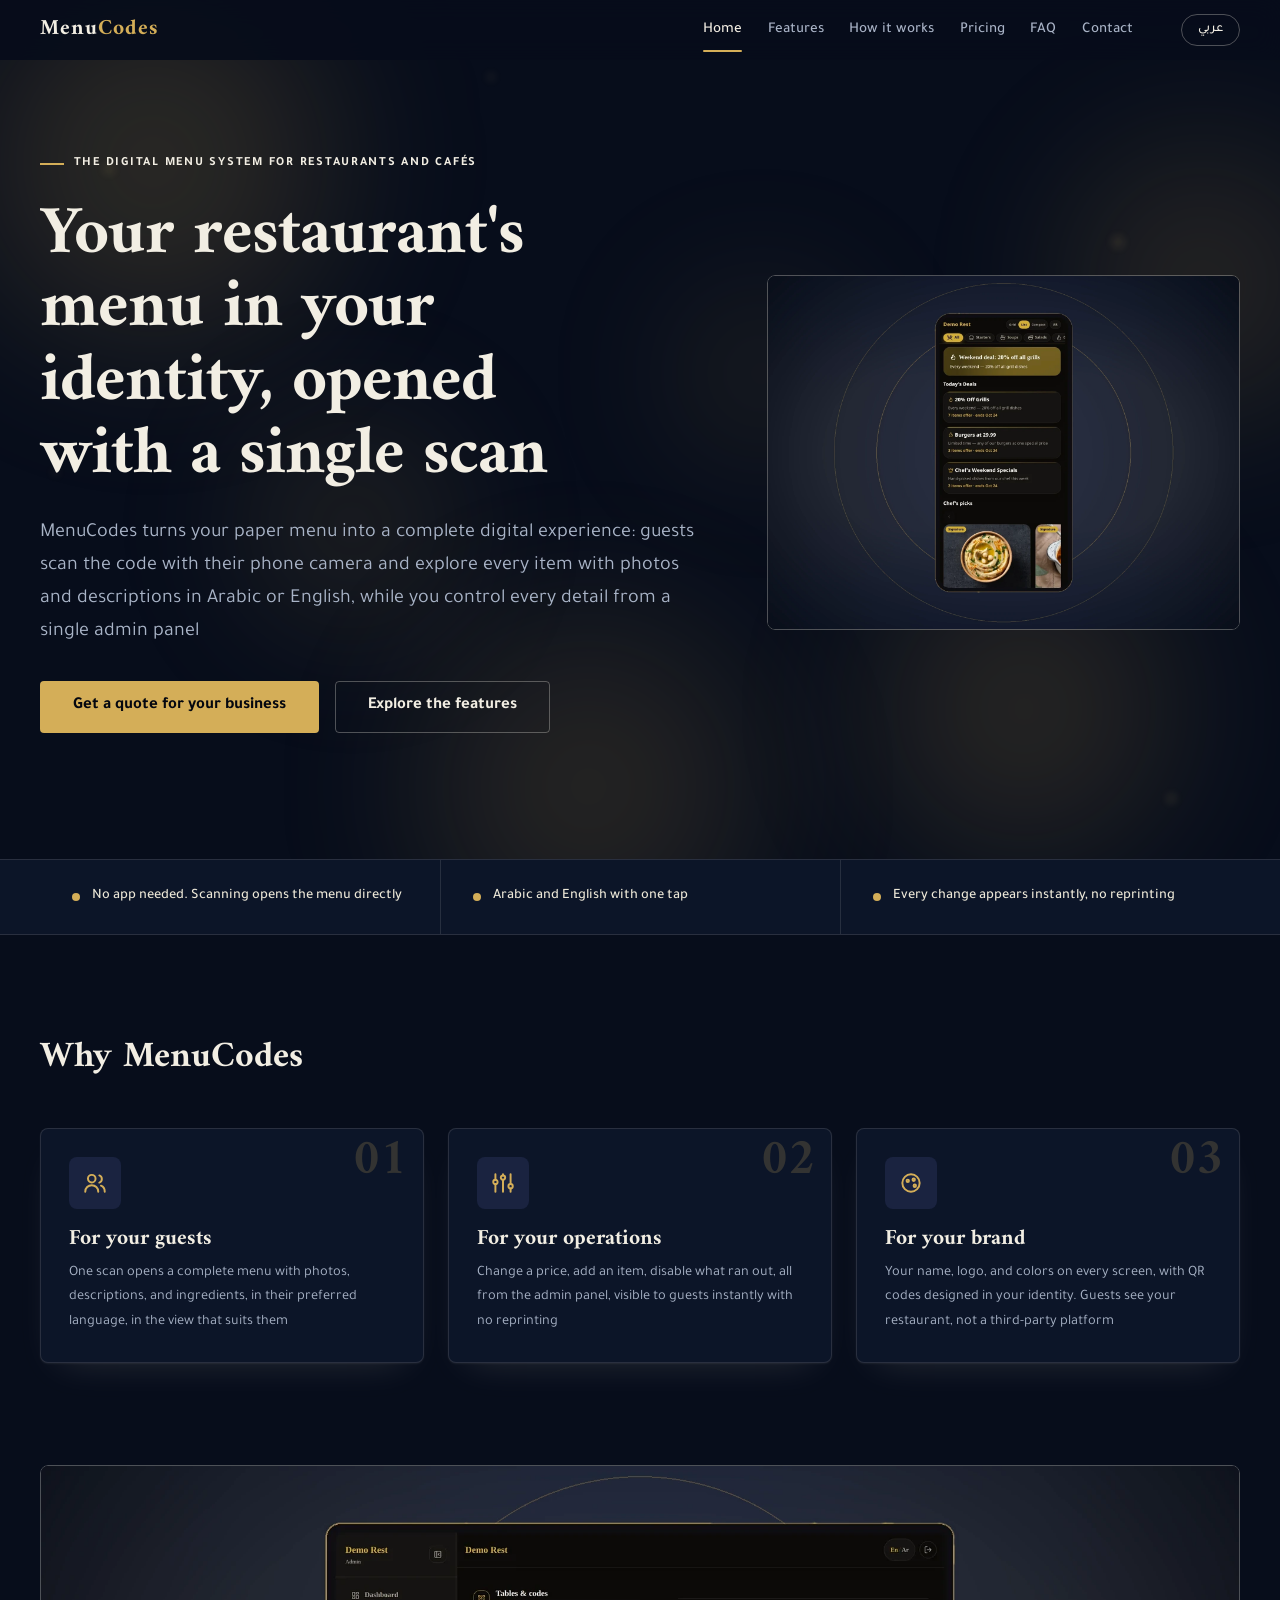
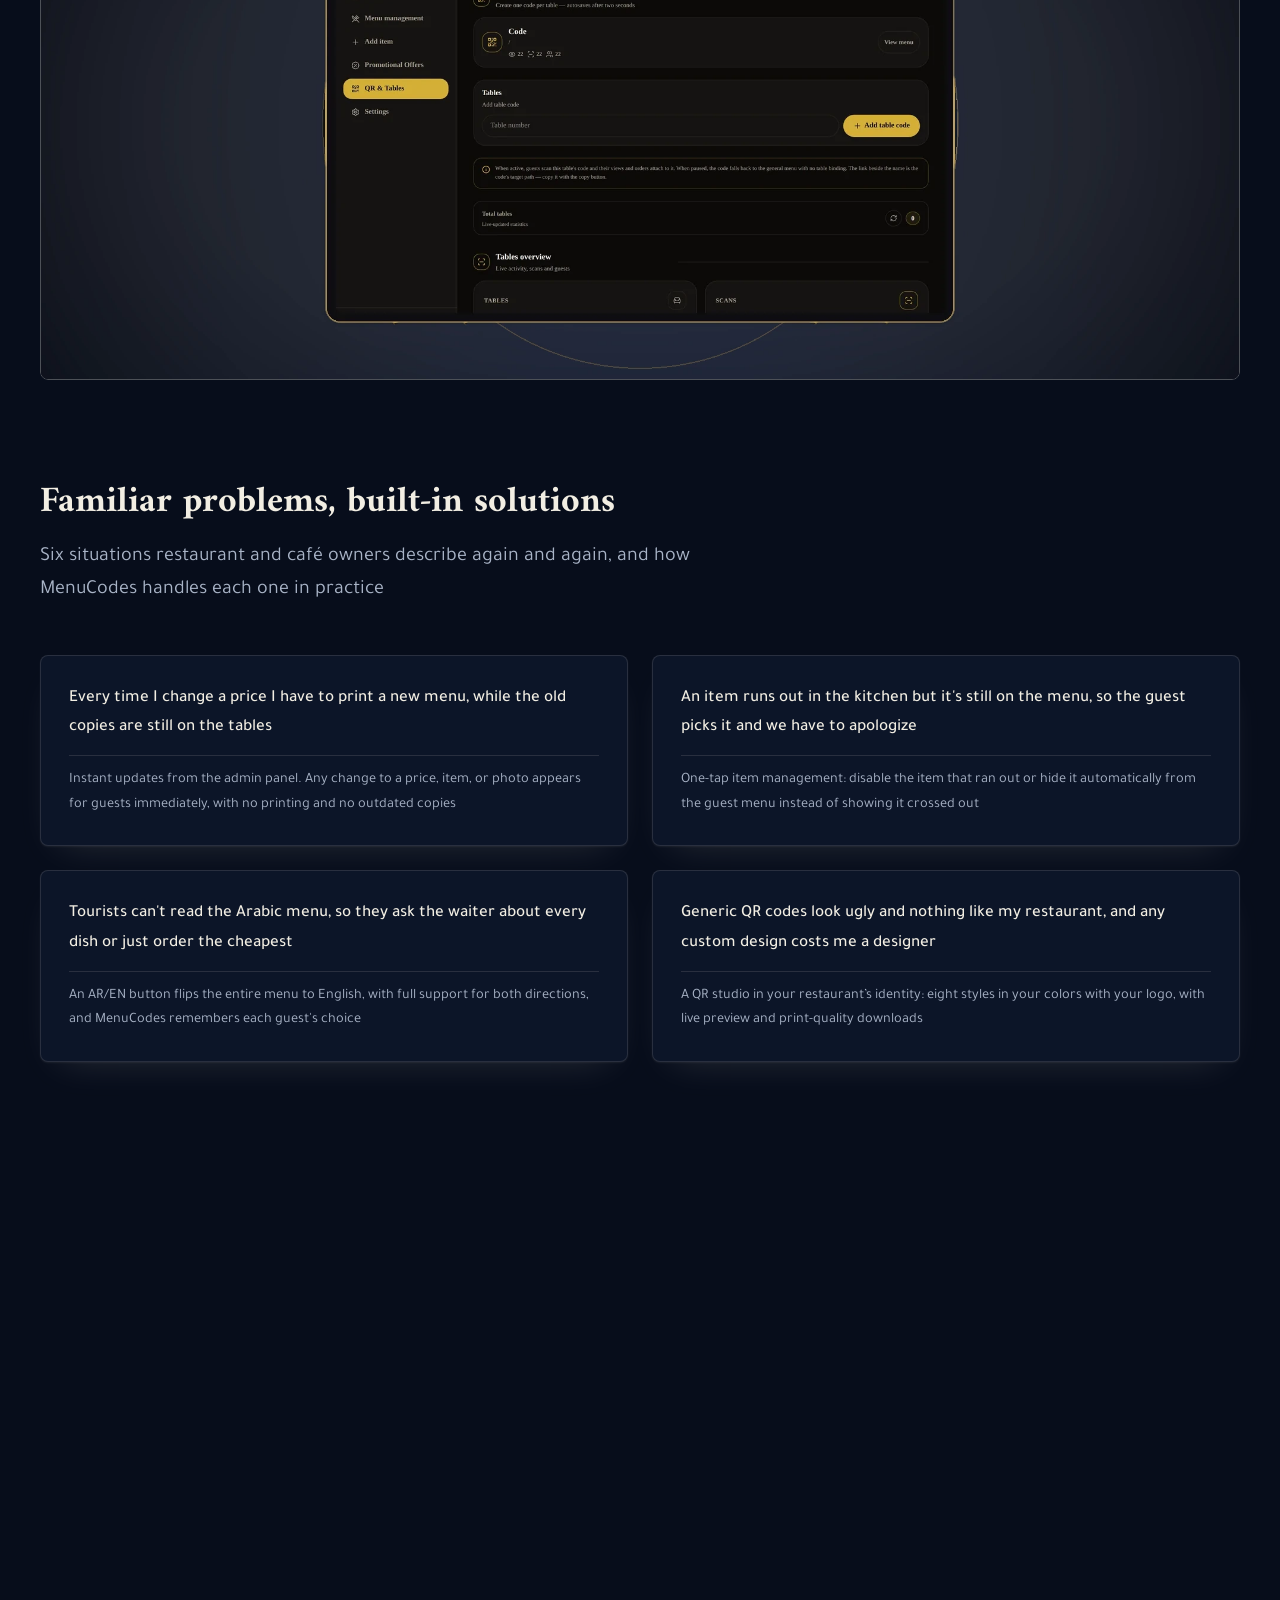
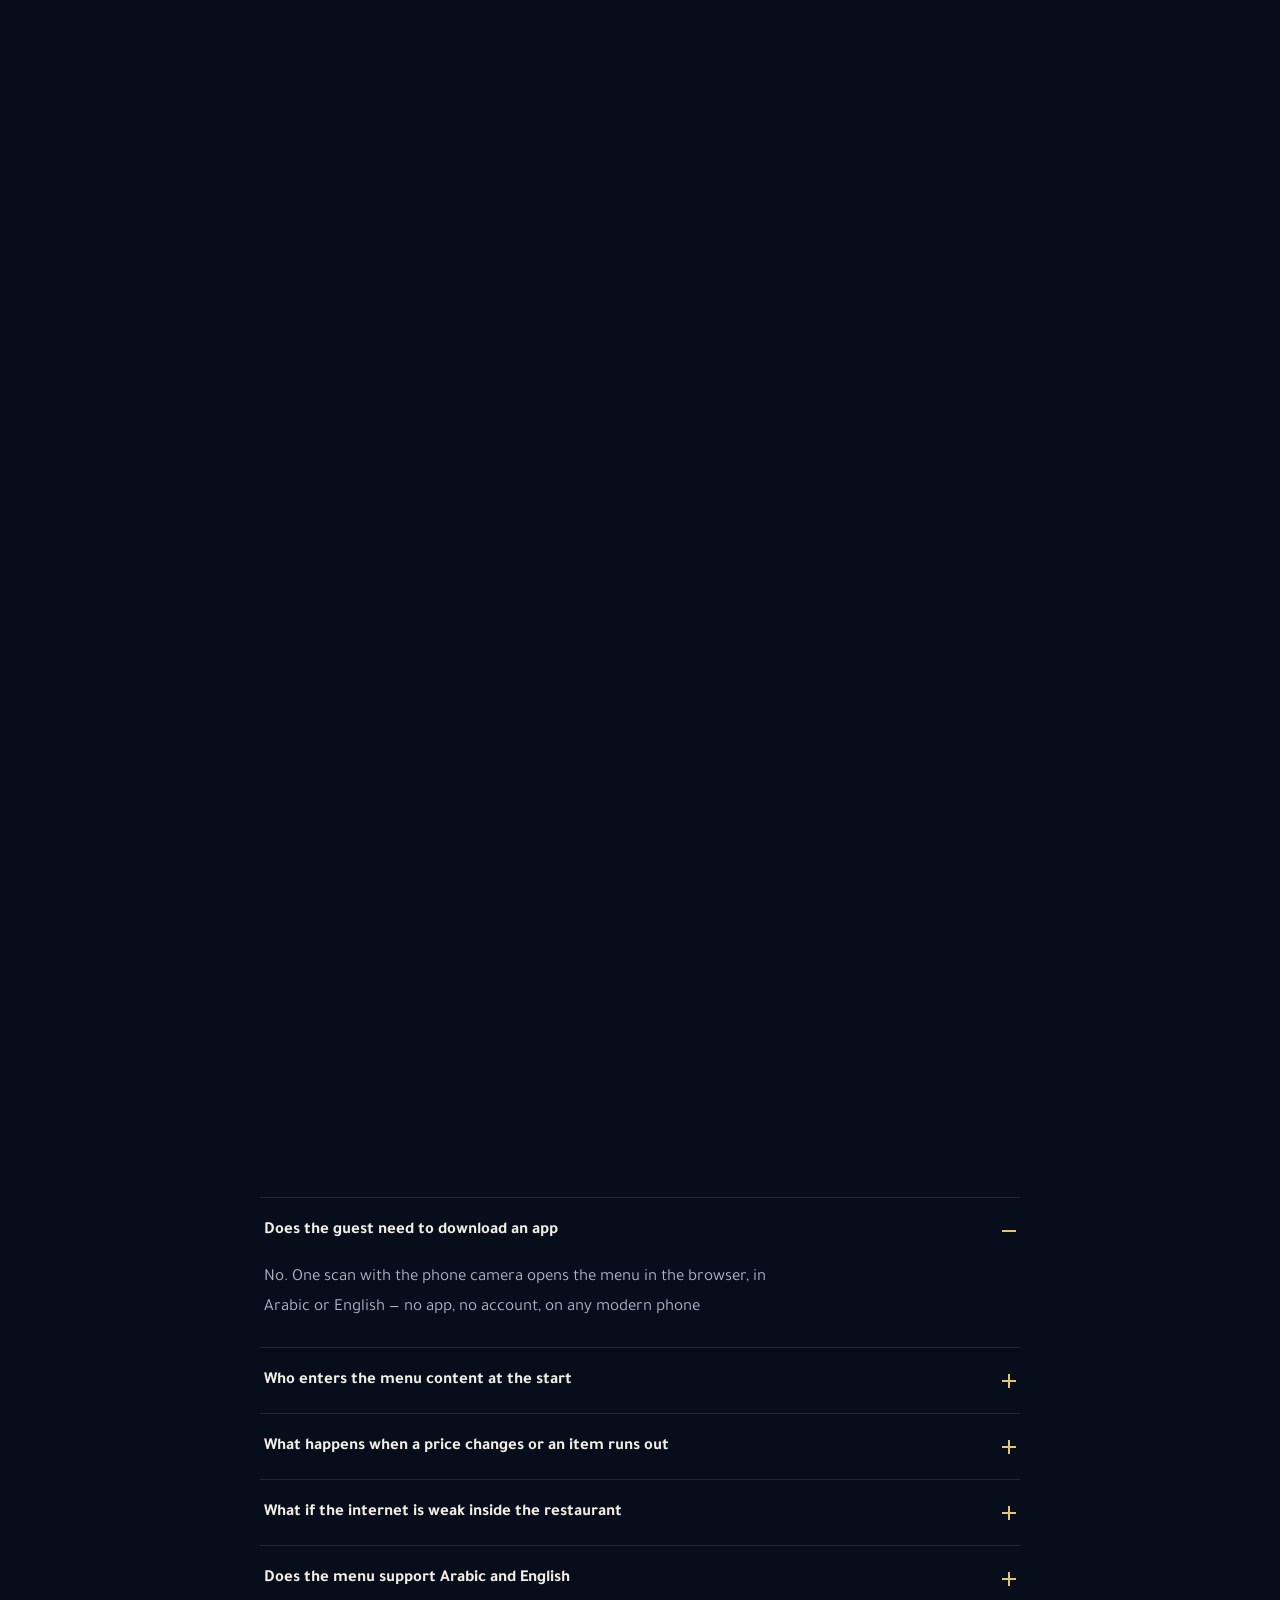
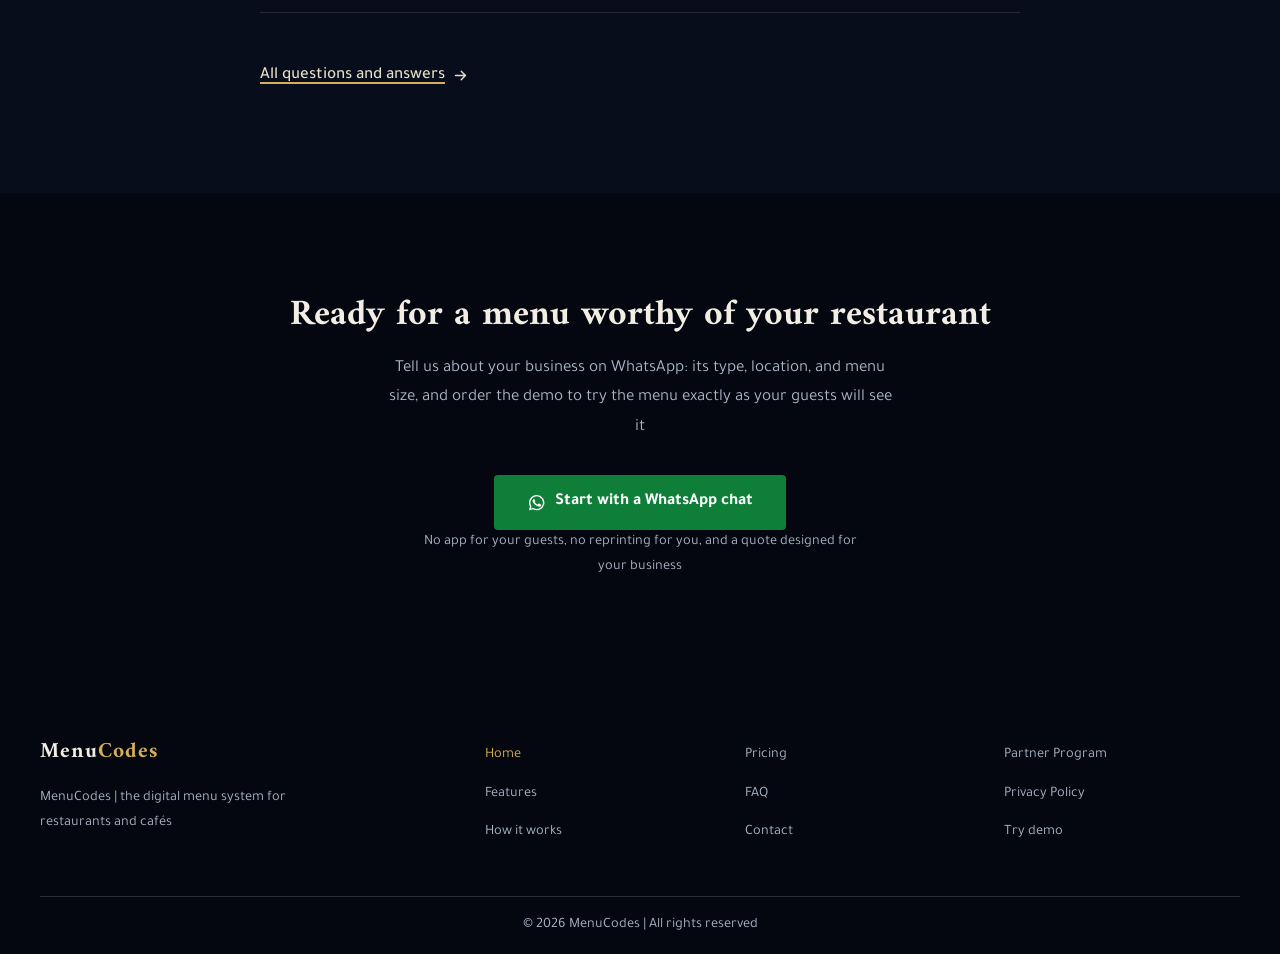
==== commit 41024af9: "Extract ZIP: MENUCODES-SITE-V4.3.zip" ====
--- a/index.html
+++ b/index.html
@@ -6,7 +6,7 @@
 <meta name="viewport" content="width=device-width, initial-scale=1">
 <meta name="robots" content="index, follow">
 <title data-i18n="pages.index.page_title">MenuCodes | Digital QR Menu for Restaurants &amp; Cafés</title>
-<meta name="description" data-i18n-attr="content:pages.index.meta_description" content="Bilingual Arabic–English QR menus for restaurants and cafés: your menu in your own identity, opened with one scan and no app, managed from one admin panel">
+<meta name="description" data-i18n-attr="content:pages.index.meta_description" content="MenuCodes gives restaurants and cafés bilingual Arabic–English QR menus: your menu in your own identity, opened with one scan and no app, managed from one admin panel">
 <meta name="keywords" data-i18n-attr="content:pages.index.meta_keywords" content="QR menu, digital menu, restaurant menu system, cafe QR menu, bilingual Arabic English menu, table QR codes, white-label menu">
 <link rel="canonical" href="./" data-abs-url="href">
 <link rel="alternate" hreflang="en" href="./" data-abs-url="href">
@@ -17,23 +17,25 @@
 <meta property="og:locale" content="en_US">
 <meta property="og:locale:alternate" content="ar_AR">
 <meta property="og:title" data-i18n-attr="content:pages.index.page_title" content="MenuCodes | Digital QR Menu for Restaurants &amp; Cafés">
-<meta property="og:description" data-i18n-attr="content:pages.index.meta_description" content="Bilingual Arabic–English QR menus for restaurants and cafés: your menu in your own identity, opened with one scan and no app, managed from one admin panel">
+<meta property="og:description" data-i18n-attr="content:pages.index.meta_description" content="MenuCodes gives restaurants and cafés bilingual Arabic–English QR menus: your menu in your own identity, opened with one scan and no app, managed from one admin panel">
 <meta property="og:url" content="./" data-abs-url="content">
 <meta property="og:image" content="images/hero-home.webp" data-abs-url="content">
 <meta property="og:image:width" content="1600">
 <meta property="og:image:height" content="1200">
-<meta property="og:image:alt" data-i18n-attr="content:images.index_hero.alt" content="Smartphone mockup showing the Menu Codes digital menu with category pills and todays offers">
+<meta property="og:image:type" content="image/webp">
+<meta property="og:image:alt" data-i18n-attr="content:pages.index.seo.og_image_alt" content="MenuCodes digital QR menu on a smartphone, showing menu categories and daily offers">
 <meta name="twitter:image" content="images/hero-home.webp" data-abs-url="content">
+<meta name="twitter:image:alt" data-i18n-attr="content:pages.index.seo.og_image_alt" content="MenuCodes digital QR menu on a smartphone, showing menu categories and daily offers">
 <meta name="twitter:card" content="summary_large_image">
 <meta name="twitter:title" data-i18n-attr="content:pages.index.page_title" content="MenuCodes | Digital QR Menu for Restaurants &amp; Cafés">
-<meta name="twitter:description" data-i18n-attr="content:pages.index.meta_description" content="Bilingual Arabic–English QR menus for restaurants and cafés: your menu in your own identity, opened with one scan and no app, managed from one admin panel">
+<meta name="twitter:description" data-i18n-attr="content:pages.index.meta_description" content="MenuCodes gives restaurants and cafés bilingual Arabic–English QR menus: your menu in your own identity, opened with one scan and no app, managed from one admin panel">
 <meta name="theme-color" content="#0B1B33">
 <meta name="referrer" content="strict-origin-when-cross-origin">
 <script type="application/ld+json">
-{"@context":"https://schema.org","@type":"Organization","name":"MenuCodes","url":"https://mydomin.com/","logo":"https://mydomin.com/images/apple-touch-icon.png","description":"Bilingual Arabic–English QR menus for restaurants and cafés: your menu in your own identity, opened with one scan and no app, managed from one admin panel","brand":{"@type":"Brand","name":"MenuCodes"}}
+{"@context":"https://schema.org","@type":"Organization","name":"MenuCodes","url":"https://__SITE_HOST__/","logo":"https://__SITE_HOST__/images/apple-touch-icon.png","description":"MenuCodes gives restaurants and cafés bilingual Arabic–English QR menus: your menu in your own identity, opened with one scan and no app, managed from one admin panel","brand":{"@type":"Brand","name":"MenuCodes"}}
 </script>
 <script type="application/ld+json">
-{"@context":"https://schema.org","@type":"WebSite","name":"MenuCodes","url":"https://mydomin.com/","inLanguage":["en","ar"]}
+{"@context":"https://schema.org","@type":"WebSite","name":"MenuCodes","url":"https://__SITE_HOST__/","inLanguage":["en","ar"]}
 </script>
 <link rel="icon" type="image/svg+xml" href="images/favicon.svg">
 <link rel="icon" href="images/favicon.ico" sizes="any">
@@ -93,7 +95,7 @@
     <figure class="hero__figure reveal rd-10">
       <picture>
   <source srcset="images/hero-home.webp" type="image/webp">
-  <img src="images/hero-home.webp" class="hero__img" width="1600" height="1200" fetchpriority="high" decoding="async" data-i18n-attr="alt:images.index_hero.alt" alt="Smartphone mockup showing the Menu Codes digital menu with category pills and today's offers">
+  <img src="images/hero-home.webp" class="hero__img" width="1600" height="1200" fetchpriority="high" decoding="async" data-i18n-attr="alt:images.index_hero.alt" alt="Smartphone mockup showing the MenuCodes digital menu with category pills and today&#x27;s offers">
 </picture>
     </figure>
   </div>
@@ -139,7 +141,7 @@
   <figure class="banner reveal">
     <picture>
   <source srcset="images/hospitality-detail.webp" type="image/webp">
-  <img src="images/hospitality-detail.webp" width="2016" height="864" loading="lazy" decoding="async" data-i18n-attr="alt:images.index_pillars.alt" alt="Tablet mockup showing table QR code management in the Menu Codes admin panel">
+  <img src="images/hospitality-detail.webp" width="2016" height="864" loading="lazy" decoding="async" data-i18n-attr="alt:images.index_pillars.alt" alt="Tablet mockup showing table QR code management in the MenuCodes admin panel">
 </picture>
   </figure>
 </div>
@@ -147,7 +149,7 @@
 <section class="section section--flush-top">
   <div class="container">
     <header class="section__head">
-    <h2 class="reveal" data-i18n="pages.index.sections.pain_solutions.heading">Problems we know, with solutions built into the system</h2>
+    <h2 class="reveal" data-i18n="pages.index.sections.pain_solutions.heading">Familiar problems, built-in solutions</h2>
     <p class="lead reveal rd-5" data-i18n="pages.index.sections.pain_solutions.intro">Six situations restaurant and café owners describe again and again, and how MenuCodes handles each one in practice</p>
   </header>
     <div class="pair-grid">
@@ -161,7 +163,7 @@
 </article>
 <article class="pair reveal rd-10">
   <p class="pair__problem" data-i18n="pages.index.sections.pain_solutions.pairs.3.problem">Tourists can&#x27;t read the Arabic menu, so they ask the waiter about every dish or just order the cheapest</p>
-  <p class="pair__solution" data-i18n="pages.index.sections.pain_solutions.pairs.3.solution">An AR/EN button flips the entire menu to English, with full support for both directions, and the system remembers each guest&#x27;s choice</p>
+  <p class="pair__solution" data-i18n="pages.index.sections.pain_solutions.pairs.3.solution">An AR/EN button flips the entire menu to English, with full support for both directions, and MenuCodes remembers each guest&#x27;s choice</p>
 </article>
 <article class="pair reveal rd-0">
   <p class="pair__problem" data-i18n="pages.index.sections.pain_solutions.pairs.4.problem">Generic QR codes look ugly and nothing like my restaurant, and any custom design costs me a designer</p>
@@ -182,7 +184,7 @@
   <div class="container">
     <header class="section__head">
     <h2 class="reveal" data-i18n="pages.index.sections.features_teaser.heading">A look at the features</h2>
-    <p class="lead reveal rd-5" data-i18n="pages.index.sections.features_teaser.intro">A sample of the thirty features. The full list is on the features page</p>
+    <p class="lead reveal rd-5" data-i18n="pages.index.sections.features_teaser.intro">A sample of the thirty-two features. The full list is on the features page</p>
   </header>
     <div class="card-grid card-grid--3">
       <article class="feature-card reveal rd-0">
@@ -223,7 +225,7 @@
 </article>
     </div>
     <div class="steps-teaser__link reveal">
-      <a class="text-link" href="features/"><span data-i18n="pages.index.sections.features_teaser.link">All thirty features</span><svg class="flip-rtl" viewBox="0 0 24 24" fill="none" stroke="currentColor" stroke-width="2" stroke-linecap="round" stroke-linejoin="round" aria-hidden="true" focusable="false"><path d="M5 12h14M13 6l6 6-6 6"/></svg></a>
+      <a class="text-link" href="features/"><span data-i18n="pages.index.sections.features_teaser.link">All thirty-two features</span><svg class="flip-rtl" viewBox="0 0 24 24" fill="none" stroke="currentColor" stroke-width="2" stroke-linecap="round" stroke-linejoin="round" aria-hidden="true" focusable="false"><path d="M5 12h14M13 6l6 6-6 6"/></svg></a>
     </div>
   </div>
 </section>
@@ -285,7 +287,7 @@
 </div>
 <div class="acc__item" data-open="false">
   <h3 class="acc__heading"><button type="button" class="acc__button" id="index-faq-btn-5" aria-expanded="false" aria-controls="index-faq-panel-5"><span data-i18n="pages.index.sections.faq_teaser.items.5.q">Does the menu support Arabic and English</span><span class="acc__icon" aria-hidden="true"></span></button></h3>
-  <div class="acc__panel" id="index-faq-panel-5" role="region" aria-labelledby="index-faq-btn-5"><div class="acc__panel-inner"><p data-i18n="pages.index.sections.faq_teaser.items.5.a">Yes, a clear AR/EN button flips the entire menu between both languages</p></div></div>
+  <div class="acc__panel" id="index-faq-panel-5" role="region" aria-labelledby="index-faq-btn-5"><div class="acc__panel-inner"><p data-i18n="pages.index.sections.faq_teaser.items.5.a">Yes, a clear AR/EN button flips the entire menu between both languages, and MenuCodes remembers each guest&#x27;s choice and reopens in their preferred language automatically</p></div></div>
 </div>
       </div>
     </div>
@@ -315,14 +317,18 @@
       </div>
       <nav class="site-foot__nav" aria-label="MenuCodes">
         <ul class="site-foot__links">
-          <li><a href="./" data-i18n="shared.nav.index">Home</a></li>
-          <li><a href="features/" data-i18n="shared.nav.features">Features</a></li>
-          <li><a href="how-it-works/" data-i18n="shared.nav.how-it-works">How it works</a></li>
+          <li><a href="./" aria-current="page" data-i18n="shared.nav.index">Home</a></li>
+          <li><a href="./features/" data-i18n="shared.nav.features">Features</a></li>
+          <li><a href="./how-it-works/" data-i18n="shared.nav.how-it-works">How it works</a></li>
         </ul>
         <ul class="site-foot__links">
-          <li><a href="pricing/" data-i18n="shared.nav.pricing">Pricing</a></li>
-          <li><a href="faq/" data-i18n="shared.nav.faq">FAQ</a></li>
-          <li><a href="contact/" data-i18n="shared.nav.contact">Contact</a></li>
+          <li><a href="./pricing/" data-i18n="shared.nav.pricing">Pricing</a></li>
+          <li><a href="./faq/" data-i18n="shared.nav.faq">FAQ</a></li>
+          <li><a href="./contact/" data-i18n="shared.nav.contact">Contact</a></li>
+        </ul>
+        <ul class="site-foot__links">
+          <li><a href="./partners/" data-i18n="pages.partners.footer.nav.program">Partner Program</a></li>
+          <li><a href="./privacy/" data-i18n="pages.partners.footer.nav.privacy">Privacy Policy</a></li>
           <li><a href="#" data-demo-link data-i18n="shared.footer.demo" target="_blank" rel="noopener">Try demo</a></li>
         </ul>
       </nav>
--- a/assets/css/main.css
+++ b/assets/css/main.css
@@ -22,6 +22,7 @@
 
   --color-whatsapp:#0F7E39;
   --color-whatsapp-deep:#0D6E33;
+  --color-success-text:#6FCF97;
   --color-focus:#D4AE58;
 
   --color-danger:#E5685C;
@@ -70,8 +71,8 @@
   --header-h:60px;
 
   --ease:cubic-bezier(.16,1,.3,1);
-  --ease-in:cubic-bezier(.55,.06,.68,.19);
-  --ease-out-soft:cubic-bezier(.33,1,.68,1);
+  --ease-in:cubic-bezier(.16,1,.3,1);
+  --ease-out-soft:cubic-bezier(.16,1,.3,1);
   --t-xs:120ms;
   --t-fast:200ms;
   --t-med:320ms;
@@ -141,9 +142,9 @@
 
 html:not([data-i18n-ready]) body{ visibility:hidden; }
 @keyframes pageInBlur{ from{ opacity:.16; filter:blur(3px); transform:translateY(4px); } to{ opacity:1; filter:blur(0); transform:translateY(0); } }
-body.mc-enter main,body.mc-enter header,body.mc-enter footer{ animation:pageInBlur .5s var(--ease-out-soft) both; }
-body.mc-leave main,body.mc-leave header,body.mc-leave footer{ opacity:.16; filter:blur(3px); transform:translateY(4px); transition:opacity .16s ease,filter .16s ease,transform .16s ease; }
-body.language-fading main,body.language-fading header,body.language-fading footer{ opacity:.22; filter:blur(2px); transform:translateY(3px); transition:opacity .16s ease,filter .16s ease,transform .16s ease; }
+body.mc-enter main,body.mc-enter header,body.mc-enter footer{ animation:pageInBlur var(--t-slow) var(--ease) both; }
+body.mc-leave main,body.mc-leave header,body.mc-leave footer{ opacity:.16; filter:blur(3px); transform:translateY(4px); transition:opacity .16s var(--ease),filter .16s var(--ease),transform .16s var(--ease); }
+body.language-fading main,body.language-fading header,body.language-fading footer{ opacity:.22; filter:blur(2px); transform:translateY(3px); transition:opacity .16s var(--ease),filter .16s var(--ease),transform .16s var(--ease); }
 
 .mc-ambient{ position:fixed; inset:0; z-index:-1; overflow:hidden; pointer-events:none; }
 .mc-orb{
@@ -196,7 +197,7 @@
 .section__head--center ~ .lead{ text-align:center; margin-inline:auto; }
 .section.cta-band{ padding-bottom:clamp(2.5rem,5vw,4rem); }
 
-h1,h2,h3,h4{ font-family:var(--font-display); color:var(--color-ink); line-height:1.25; font-weight:700; text-wrap:balance; }
+h1,h2,h3,h4{ font-family:var(--font-display); color:var(--color-ink); line-height:1.25; font-weight:700; text-wrap:balance; transition:color var(--t-fast) var(--ease-out-soft); }
 h2{ font-size:var(--fs-h2); line-height:1.18; }
 h3{ font-size:var(--fs-h3); line-height:1.3; font-weight:700; }
 h4{ font-size:var(--fs-h4); line-height:1.4; font-weight:700; }
@@ -300,24 +301,24 @@
   font-family:var(--font-display); font-weight:700; font-size:1.3rem;
   padding:.95rem .25rem; border-bottom:1px solid var(--color-line);
   opacity:0; transform:translateY(10px);
-  transition:opacity .38s var(--ease),transform .38s var(--ease),color var(--t-fast) var(--ease-out-soft);
-}
-.mobile-nav:not(.is-open) a.mobile-nav__link,.mobile-nav:not(.is-open) .mobile-nav__actions{ transition-duration:.18s; transition-timing-function:var(--ease-in); transition-delay:0s; }
+  transition:opacity var(--t-med) var(--ease),transform var(--t-med) var(--ease),color var(--t-fast) var(--ease-out-soft);
+}
+.mobile-nav:not(.is-open) a.mobile-nav__link,.mobile-nav:not(.is-open) .mobile-nav__actions{ transition-duration:var(--t-fast); transition-timing-function:var(--ease-in); transition-delay:0s; }
 .mobile-nav.is-open a.mobile-nav__link{ opacity:1; transform:none; }
-.mobile-nav.is-open a.mobile-nav__link:nth-child(1){ transition-delay:.06s; }
-.mobile-nav.is-open a.mobile-nav__link:nth-child(2){ transition-delay:.12s; }
-.mobile-nav.is-open a.mobile-nav__link:nth-child(3){ transition-delay:.18s; }
-.mobile-nav.is-open a.mobile-nav__link:nth-child(4){ transition-delay:.24s; }
-.mobile-nav.is-open a.mobile-nav__link:nth-child(5){ transition-delay:.30s; }
-.mobile-nav.is-open a.mobile-nav__link:nth-child(6){ transition-delay:.36s; }
+.mobile-nav.is-open a.mobile-nav__link:nth-child(1){ transition-delay:.07s; }
+.mobile-nav.is-open a.mobile-nav__link:nth-child(2){ transition-delay:.14s; }
+.mobile-nav.is-open a.mobile-nav__link:nth-child(3){ transition-delay:.21s; }
+.mobile-nav.is-open a.mobile-nav__link:nth-child(4){ transition-delay:.28s; }
+.mobile-nav.is-open a.mobile-nav__link:nth-child(5){ transition-delay:.35s; }
+.mobile-nav.is-open a.mobile-nav__link:nth-child(6){ transition-delay:.42s; }
 .mobile-nav a.mobile-nav__link:not([aria-current="page"]):hover{ color:var(--color-gold-text); }
 .mobile-nav a.mobile-nav__link[aria-current="page"]{ color:var(--color-gold-text); }
 .mobile-nav__actions{
   display:flex; gap:var(--space-3); margin-top:var(--space-6); flex-wrap:wrap;
   opacity:0; transform:translateY(10px);
-  transition:opacity .38s var(--ease),transform .38s var(--ease);
-}
-.mobile-nav.is-open .mobile-nav__actions{ opacity:1; transform:none; transition-delay:.42s; }
+  transition:opacity var(--t-med) var(--ease),transform var(--t-med) var(--ease);
+}
+.mobile-nav.is-open .mobile-nav__actions{ opacity:1; transform:none; transition-delay:.49s; }
 
 @media (max-width:1023px){
   .site-nav{ display:none; }
@@ -363,6 +364,9 @@
 .card-grid--3{ grid-template-columns:repeat(3,1fr); }
 @media (max-width:1023px){ .card-grid--3{ grid-template-columns:repeat(2,1fr); } }
 @media (max-width:639px){ .card-grid--3{ grid-template-columns:1fr; } }
+.card-grid--4{ grid-template-columns:repeat(4,1fr); }
+@media (max-width:1023px){ .card-grid--4{ grid-template-columns:repeat(2,1fr); } }
+@media (max-width:639px){ .card-grid--4{ grid-template-columns:1fr; } }
 
 .feature-card{
   position:relative; background:var(--color-surface);
@@ -405,6 +409,7 @@
 }
 .feature-card h3{ margin-bottom:var(--space-2); }
 .feature-card p{ color:var(--color-muted); font-size:var(--fs-small); line-height:1.7; margin:0; }
+.feature-card p.feature-card__sub{ color:var(--color-ink-2); font-size:1rem; font-weight:700; line-height:1.5; margin-bottom:var(--space-2); }
 html[lang="ar"] .feature-card p{ line-height:1.85; }
 
 .pair-grid{ display:grid; grid-template-columns:repeat(2,1fr); gap:var(--space-6); }
@@ -841,12 +846,18 @@
   border:1px solid var(--color-line-strong); border-radius:var(--radius-sm);
   transition:border-color var(--t-fast) var(--ease-out-soft),box-shadow var(--t-fast) var(--ease-out-soft);
 }
+.field select{
+  width:100%; padding:.9rem 1rem; font:400 1rem var(--font-body);
+  color:var(--color-text); background:var(--color-surface);
+  border:1px solid var(--color-line-strong); border-radius:var(--radius-sm);
+  transition:border-color var(--t-fast) var(--ease-out-soft),box-shadow var(--t-fast) var(--ease-out-soft);
+}
 .field textarea{ resize:vertical; min-height:7rem; }
-.field input:focus,.field textarea:focus{
+.field input:focus,.field textarea:focus,.field select:focus{
   outline:none; border-color:var(--color-ink);
   box-shadow:0 0 0 3px rgba(201,162,75,.25);
 }
-.field input[aria-invalid="true"],.field textarea[aria-invalid="true"]{ border-color:var(--color-danger); }
+.field input[aria-invalid="true"],.field textarea[aria-invalid="true"],.field select[aria-invalid="true"]{ border-color:var(--color-danger); }
 .field__error{ display:block; margin:.4rem 0 0; color:var(--color-danger); font-size:var(--fs-small); }
 .field__error[hidden]{ display:none; }
 .quote-form .btn--whatsapp{ margin-top:var(--space-2); }
@@ -857,19 +868,20 @@
 
 .site-foot{ background:var(--color-ink-deep); color:var(--color-on-dark); margin-top:auto; }
 .site-foot__grid{
-  display:grid; grid-template-columns:1.5fr 1fr; gap:var(--space-12);
+  display:grid; grid-template-columns:minmax(15rem,1fr) 1.9fr; gap:var(--space-12);
   padding-block:var(--space-16) var(--space-12);
 }
-.site-foot__nav{ display:grid; grid-template-columns:1fr 1fr; gap:var(--space-8); align-content:start; }
+.site-foot__nav{ display:grid; grid-template-columns:repeat(3,minmax(0,1fr)); gap:var(--space-8) var(--space-6); align-content:start; }
 .site-foot__demo{ margin-top:var(--space-2); }
-@media (max-width:1023px){ .site-foot__grid{ grid-template-columns:1fr 1fr; } }
-@media (max-width:639px){ .site-foot__grid{ grid-template-columns:1fr; gap:var(--space-8); } }
+@media (max-width:1023px){ .site-foot__grid{ grid-template-columns:1fr; gap:var(--space-8); } }
+@media (max-width:639px){ .site-foot__grid{ grid-template-columns:1fr; gap:var(--space-8); } .site-foot__nav{ grid-template-columns:1fr; gap:var(--space-2); } }
 .site-foot__tagline{ color:var(--color-muted-dark); font-size:var(--fs-small); margin:var(--space-4) 0 var(--space-6); max-width:34ch; }
 .site-foot h4{ font-family:var(--font-body); color:var(--color-on-dark); margin-bottom:var(--space-4); font-size:var(--fs-small); font-weight:700; letter-spacing:.06em; text-transform:uppercase; }
 html[lang="ar"] .site-foot h4{ text-transform:none; letter-spacing:.02em; }
-.site-foot__links{ list-style:none; margin:0; padding:0; display:grid; gap:var(--space-2); }
-.site-foot__links a{ color:var(--color-muted-dark); text-decoration:none; font-size:var(--fs-small); transition:color var(--t-fast) var(--ease-out-soft); }
-.site-foot__links a:hover{ color:var(--color-accent); }
+.site-foot__links{ list-style:none; margin:0; padding:0; display:grid; gap:var(--space-2); align-content:start; }
+.site-foot__links a{ display:inline-block; padding-block:.15rem; color:var(--color-muted-dark); text-decoration:none; font-size:var(--fs-small); transition:color var(--t-fast) var(--ease-out-soft),text-decoration-color var(--t-fast) var(--ease-out-soft); }
+.site-foot__links a:hover{ color:var(--color-accent); text-decoration:underline; text-underline-offset:3px; text-decoration-color:var(--color-accent); }
+.site-foot__links a[aria-current="page"]{ color:var(--color-gold-text); }
 .site-foot__bar{
   border-top:1px solid var(--color-line-dark);
   padding-block:var(--space-4);
@@ -890,6 +902,14 @@
 .rd-20{ --reveal-delay:.28s; }
 .rd-30{ --reveal-delay:.35s; }
 .reveal.is-visible{ opacity:1; transform:none; will-change:auto; }
+.feature-card.revealed,.pair.revealed,.option-card.revealed,.reassure.revealed{ transition:transform var(--t-med) var(--ease),box-shadow var(--t-med) var(--ease),border-color var(--t-med) var(--ease); }
+.step-card.revealed,.factor.revealed{ transition:transform var(--t-med) var(--ease),border-color var(--t-med) var(--ease); }
+.feature-card.is-visible:hover{ transform:translateY(-4px); }
+.pair.is-visible:hover{ transform:translateY(-4px); }
+.step-card.is-visible:hover{ transform:translateY(-2px); }
+.reassure.is-visible:hover{ transform:translateY(-4px); }
+.factor.is-visible:hover{ transform:translateY(-2px); }
+.option-card.is-visible:hover{ transform:translateY(-4px); }
 
 .nf{ min-height:100vh; display:flex; align-items:center; justify-content:center; text-align:center; padding:var(--space-8) var(--gutter); }
 .nf__code{ font-family:var(--font-display); font-size:clamp(4rem,14vw,8rem); font-weight:700; color:var(--color-ghost); line-height:1; margin-bottom:var(--space-4); }
@@ -1024,3 +1044,144 @@
   .page-features .feat h3{ font-size:1.05rem; }
   .page-features .cta-band .btn{ width:100%; padding-inline:1rem; }
 }
+
+.page-partners .hero__pair{ position:relative; }
+@media (max-width:1023px){
+  .page-partners .hero__pair{ max-width:640px; margin-inline:auto; width:100%; }
+}
+
+.page-partners .step-grid{ position:relative; }
+@media (min-width:1024px){
+  .page-partners .step-grid::before{
+    content:""; position:absolute; top:2.7rem; inset-inline:0; height:2px;
+    background:var(--color-line-strong);
+  }
+  .page-partners .step-card__num{
+    position:relative; z-index:1; display:inline-block;
+    background:var(--color-paper); padding-inline:.75rem; margin-inline:-.75rem;
+  }
+}
+@media (max-width:639px){
+  .page-partners .step-grid::before{
+    content:""; position:absolute; top:0; bottom:0; inset-inline-start:21px; width:2px;
+    background:var(--color-line-strong);
+  }
+  .page-partners .step-card{
+    display:grid; grid-template-columns:44px minmax(0,1fr);
+    grid-template-areas:"num title" "num body";
+    column-gap:var(--space-4); border-top:0; padding-top:0;
+  }
+  .page-partners .step-card__num{
+    grid-area:num; position:relative; z-index:1;
+    display:flex; align-items:flex-start; justify-content:center;
+    background:var(--color-paper); font-size:1.9rem; margin-bottom:0;
+  }
+  .page-partners .step-card h3{ grid-area:title; }
+  .page-partners .step-card p{ grid-area:body; }
+}
+
+.form__status{ display:block; margin:0 0 var(--space-4); font-size:var(--fs-small); line-height:1.7; }
+.form__status[hidden]{ display:none; }
+.form__status--success{ color:var(--color-success-text); font-weight:700; }
+.form__status--error{ color:var(--color-danger); }
+
+.page-partners .demo-cta{ margin-top:var(--space-12); }
+.page-partners .card-grid + .banner{ margin-top:var(--space-12); }
+.page-partners .split + .banner{ margin-top:var(--space-12); }
+.page-partners .explore-feature{ max-width:720px; margin-inline:auto; }
+.page-partners .explore-secondary{ max-width:860px; margin-inline:auto; margin-top:var(--space-12); }
+.page-partners .explore-secondary + .banner{ margin-top:var(--space-12); }
+.page-partners .hero--split{
+  padding-top:clamp(4rem,9vw,7rem);
+  background:radial-gradient(ellipse 80% 120% at 50% -20%, color-mix(in srgb, var(--color-accent) 13%, transparent), transparent 70%),var(--color-ink-deep);
+  border-bottom:1px solid var(--color-line);
+}
+.page-partners .hero--split h1::after{
+  content:""; display:block; width:64px; height:3px;
+  background:var(--color-accent); border-radius:2px; margin-top:var(--space-6);
+}
+.page-partners #why{ padding-top:var(--space-12); }
+.page-partners #who,
+.page-partners #explore,
+.page-partners #models{
+  background:var(--color-surface);
+  border-block:1px solid var(--color-line);
+  padding-top:var(--section-pad);
+}
+.page-partners #apply{
+  background:var(--color-surface);
+  border-top:2px solid var(--color-accent);
+  padding-top:var(--section-pad);
+}
+.page-partners .section__head h2::before{
+  content:""; display:block; width:48px; height:3px;
+  background:var(--color-accent); border-radius:2px; margin-bottom:var(--space-4);
+}
+.page-partners .section__head--center h2::before{ margin-inline:auto; }
+.page-partners .cta-band{ border-top:1px solid color-mix(in srgb, var(--color-accent) 45%, transparent); }
+@media (max-width:639px){
+  .page-partners .hero--split{ padding-top:clamp(3rem,8vw,4rem); }
+  .page-partners #why{ padding-top:var(--space-8); }
+}
+
+.page-privacy .privacy-section + .privacy-section{ margin-top:var(--space-8); }
+.page-partners .partner-subnav{
+  position:sticky; top:var(--header-h); z-index:90;
+  background:color-mix(in srgb, var(--color-paper) 94%, transparent);
+  -webkit-backdrop-filter:blur(12px); backdrop-filter:blur(12px);
+  border-bottom:1px solid var(--color-line);
+}
+.page-partners .partner-subnav__inner,
+.page-partners .partner-subnav > .container{
+  width:min(var(--container),100% - var(--gutter)*2); margin-inline:auto;
+  display:flex; gap:.5rem; align-items:center;
+  overflow-x:auto; scrollbar-width:none; padding-block:.55rem;
+}
+.page-partners .partner-subnav__inner::-webkit-scrollbar,
+.page-partners .partner-subnav > .container::-webkit-scrollbar{ display:none; }
+.page-partners .partner-subnav__link{
+  flex:none; text-decoration:none; white-space:nowrap;
+  font-size:.9rem; font-weight:500; color:var(--color-muted);
+  padding:.45rem .95rem; border:1px solid var(--color-line); border-radius:var(--radius-pill);
+  transition:color var(--t-fast) var(--ease),border-color var(--t-fast) var(--ease),background-color var(--t-fast) var(--ease);
+}
+.page-partners .partner-subnav__link:hover{ color:var(--color-ink); border-color:var(--color-line-strong); }
+.page-partners .partner-subnav__link.is-active{
+  color:var(--color-ink-deep); background:var(--color-accent); border-color:var(--color-accent); font-weight:700;
+}
+.page-partners .partner-subnav__link:focus-visible{ outline:2px solid var(--color-focus); outline-offset:2px; }
+.page-partners section[id]{ scroll-margin-top:calc(var(--header-h) + 64px); }
+
+.page-privacy .privacy-section + .privacy-section{ margin-top:var(--space-8); }
+.page-privacy .privacy-section h2{ color:var(--color-ink); transition:color var(--t-fast) var(--ease); }
+.page-privacy .privacy-section:hover h2{ color:var(--color-gold-text); }
+.page-privacy .privacy-section__icon{
+  width:52px; height:52px; border-radius:var(--radius-md);
+  background:var(--color-accent-soft); color:var(--color-accent);
+  display:flex; align-items:center; justify-content:center; margin-bottom:var(--space-4);
+  transition:transform var(--t-med) var(--ease),background-color var(--t-med) var(--ease),color var(--t-med) var(--ease),box-shadow var(--t-med) var(--ease);
+}
+.page-privacy .privacy-section__icon svg{ width:26px; height:26px; }
+.page-privacy .privacy-section:hover .privacy-section__icon{
+  transform:translateY(-2px);
+  background-color:color-mix(in srgb,var(--color-accent) 20%,var(--color-accent-soft));
+  color:var(--color-accent-deep);
+  box-shadow:inset 0 0 0 1px color-mix(in srgb, var(--color-accent) 55%, transparent);
+}
+@media (max-width:639px){
+  .page-privacy .privacy-section__icon{ width:44px; height:44px; }
+  .page-privacy .privacy-section__icon svg{ width:22px; height:22px; }
+}
+.page-partners .figure--flush figcaption{ font-size:var(--fs-small); color:var(--color-muted); margin-top:var(--space-3); }
+.page-partners .demo-cta .cta-band__actions + .lead{ margin-top:var(--space-6); }
+
+.page-partners .hero__actions .btn,.page-partners .cta-band .btn,.page-partners .demo-cta .btn{ white-space:normal; text-align:center; line-height:1.5; }
+.page-partners .mobile-nav__actions .btn{ width:100%; justify-content:center; }
+@media (max-width:639px){
+  .page-partners .hero__actions .btn,.page-partners .cta-band .btn,.page-partners .demo-cta .btn{ width:100%; }
+}
+
+h1:hover,h2:hover,h3:hover,h4:hover,
+.hero--page--dark h1:hover,.cta-band h2:hover,.site-foot h4:hover,.option-card--email h3:hover,
+.page-privacy .privacy-section h2:hover{ color:var(--color-gold-text); }
+.page-partners .hero--split h1:hover{ color:var(--color-ink); }
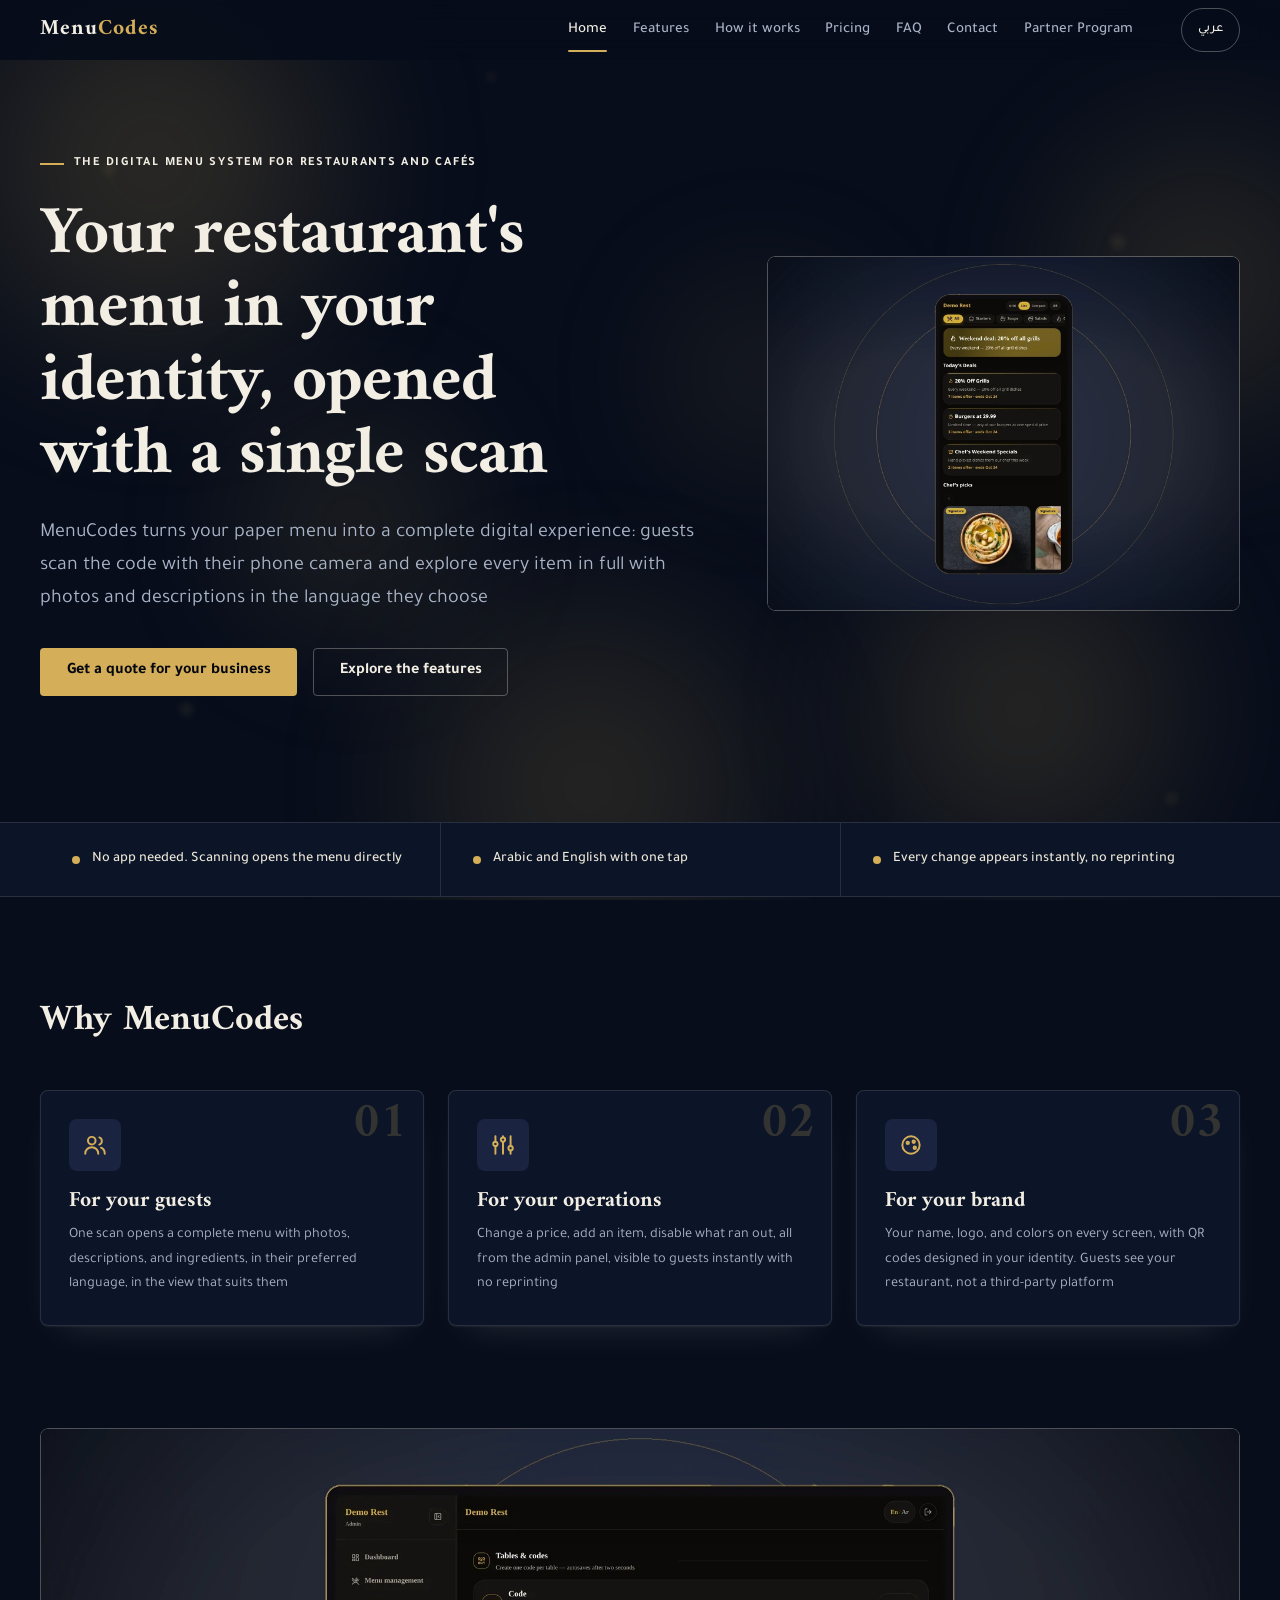
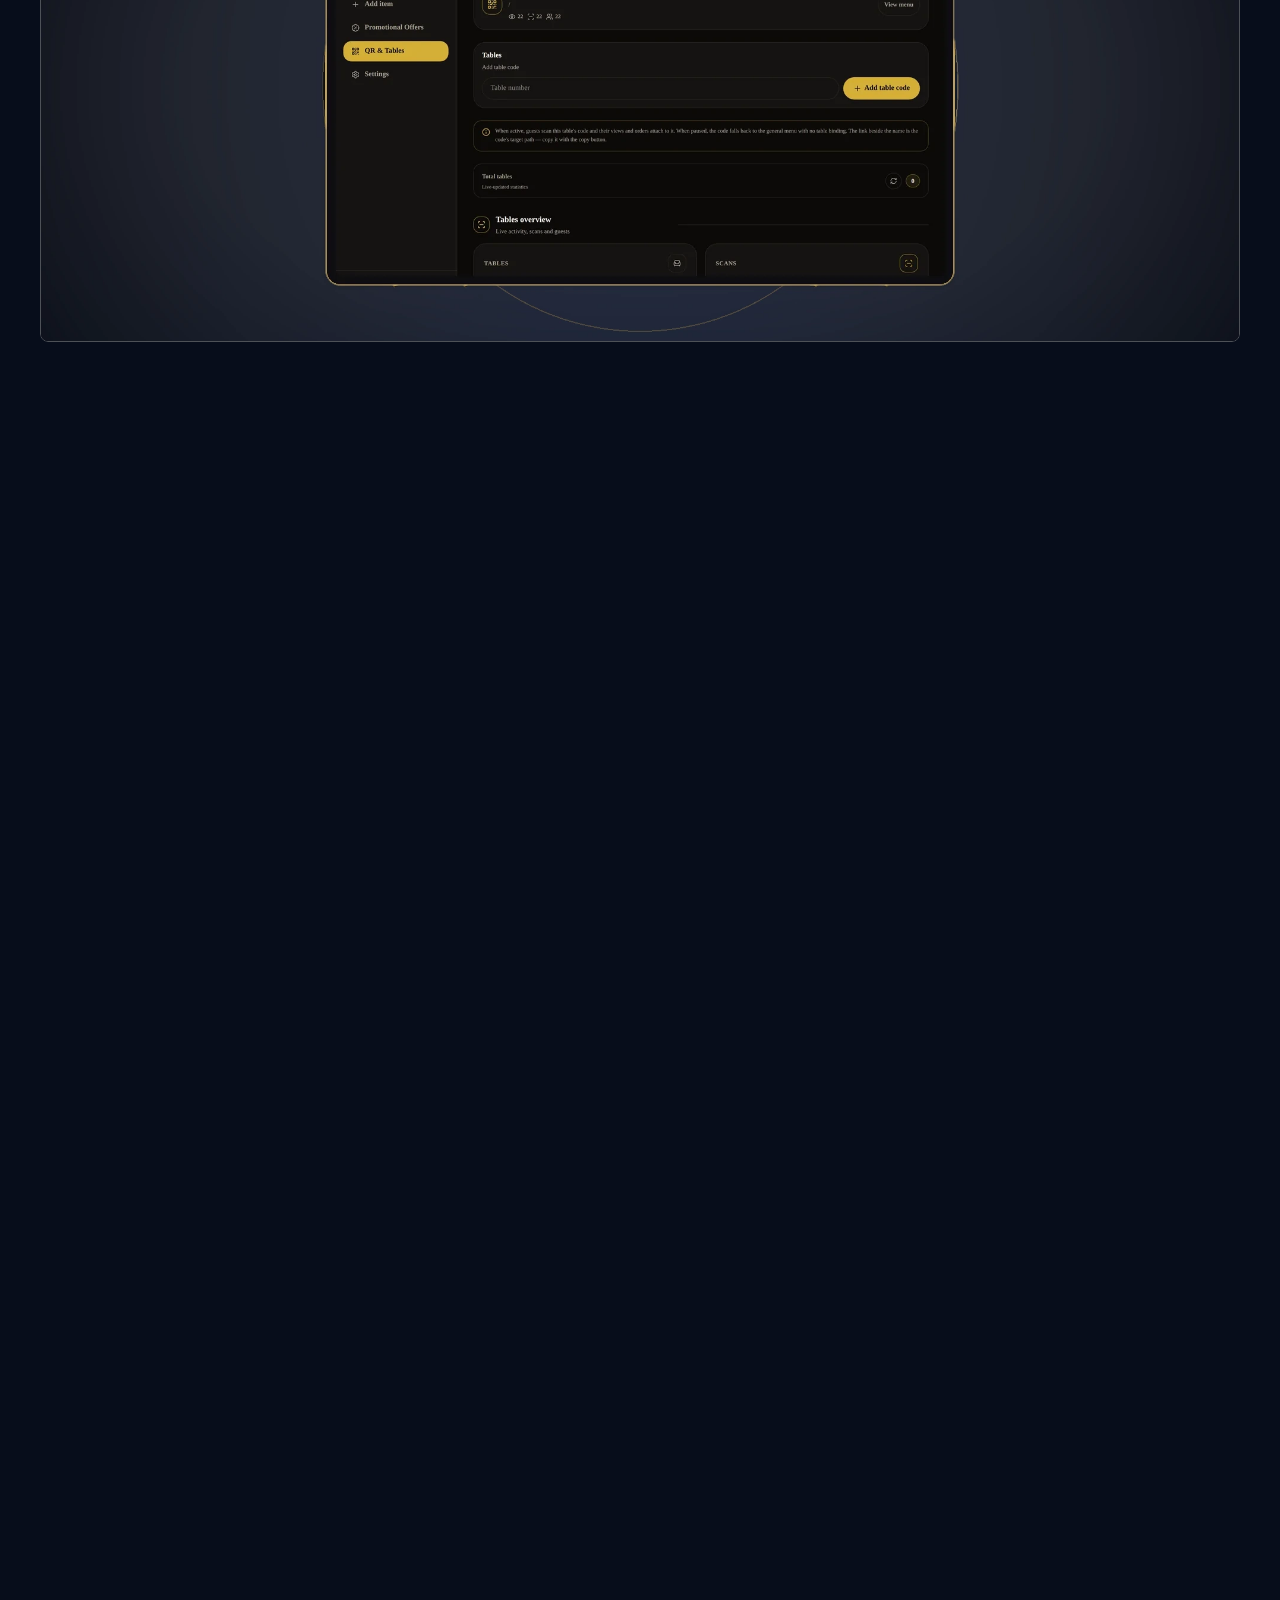
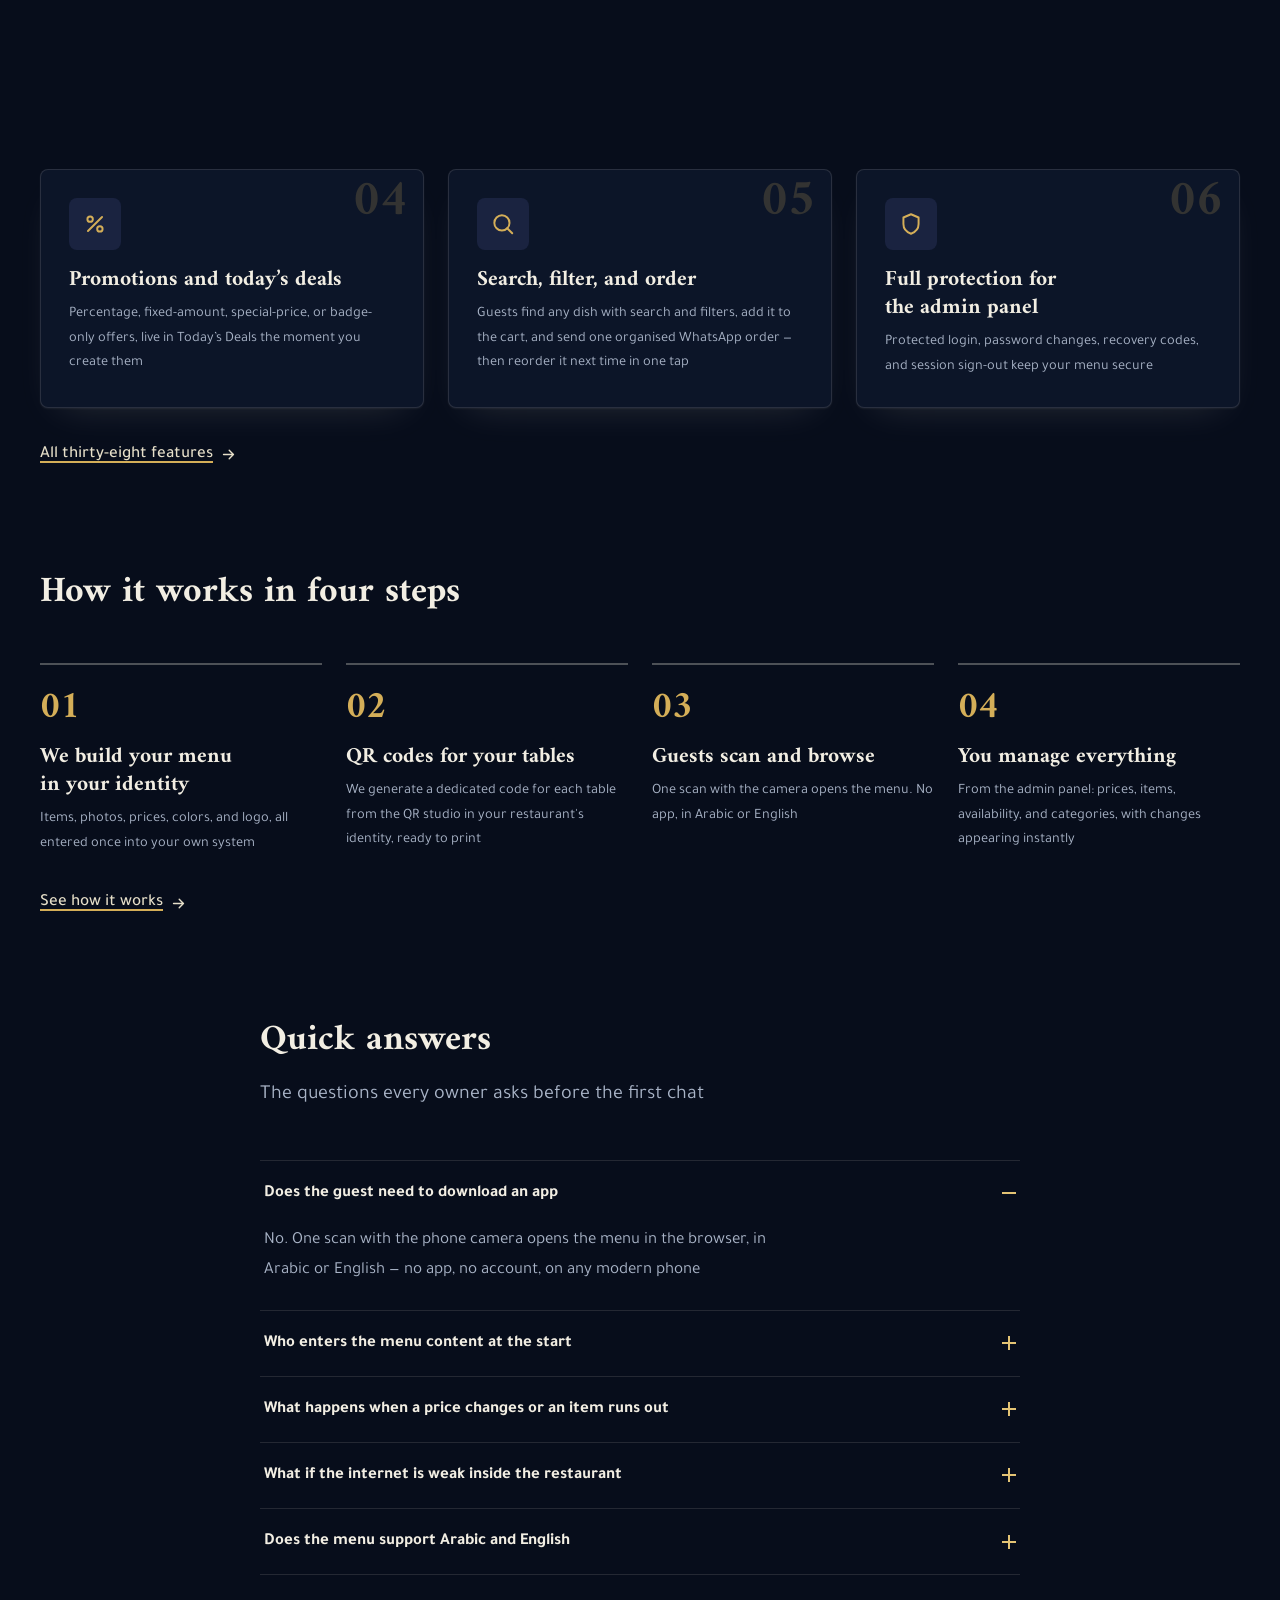
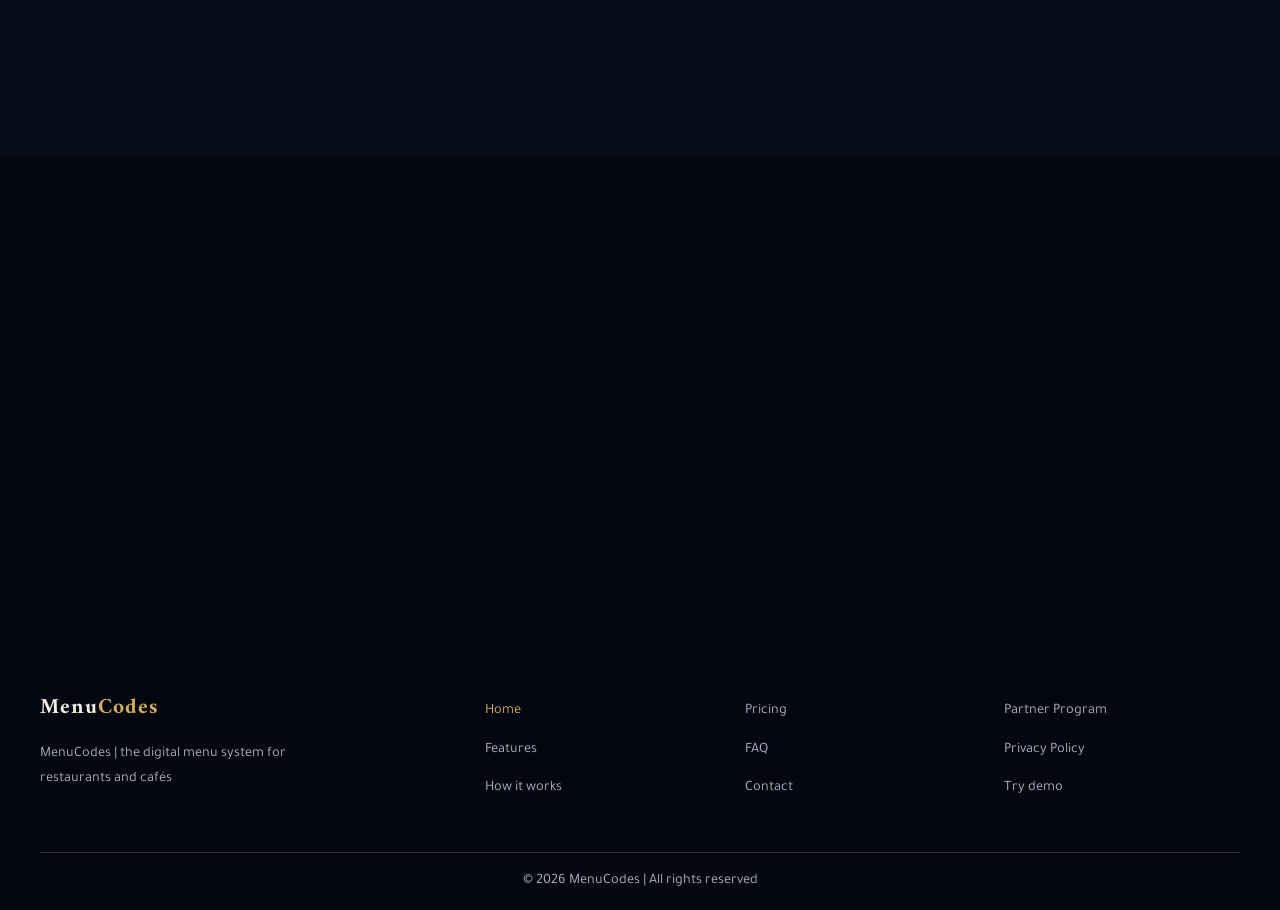
==== commit b0234a80: "Extract ZIP: MENUCODES-SITE-V4.4.zip" ====
--- a/index.html
+++ b/index.html
@@ -6,36 +6,38 @@
 <meta name="viewport" content="width=device-width, initial-scale=1">
 <meta name="robots" content="index, follow">
 <title data-i18n="pages.index.page_title">MenuCodes | Digital QR Menu for Restaurants &amp; Cafés</title>
-<meta name="description" data-i18n-attr="content:pages.index.meta_description" content="MenuCodes gives restaurants and cafés bilingual Arabic–English QR menus: your menu in your own identity, opened with one scan and no app, managed from one admin panel">
-<meta name="keywords" data-i18n-attr="content:pages.index.meta_keywords" content="QR menu, digital menu, restaurant menu system, cafe QR menu, bilingual Arabic English menu, table QR codes, white-label menu">
-<link rel="canonical" href="./" data-abs-url="href">
-<link rel="alternate" hreflang="en" href="./" data-abs-url="href">
-<link rel="alternate" hreflang="ar" href="./" data-abs-url="href">
-<link rel="alternate" hreflang="x-default" href="./" data-abs-url="href">
+<meta name="description" data-i18n-attr="content:pages.index.meta_description" content="MenuCodes is the electronic QR menu system for restaurants and cafés: bilingual Arabic–English menus in your own identity, opened with one scan, no app needed">
+<link rel="canonical" href="https://mydomin.com/" data-abs-url="href">
+<link rel="alternate" hreflang="en" href="https://mydomin.com/" data-abs-url="href">
+<link rel="alternate" hreflang="ar" href="https://mydomin.com/?lang=ar" data-abs-url="href">
+<link rel="alternate" hreflang="x-default" href="https://mydomin.com/" data-abs-url="href">
 <meta property="og:type" content="website">
 <meta property="og:site_name" content="MenuCodes">
 <meta property="og:locale" content="en_US">
 <meta property="og:locale:alternate" content="ar_AR">
 <meta property="og:title" data-i18n-attr="content:pages.index.page_title" content="MenuCodes | Digital QR Menu for Restaurants &amp; Cafés">
-<meta property="og:description" data-i18n-attr="content:pages.index.meta_description" content="MenuCodes gives restaurants and cafés bilingual Arabic–English QR menus: your menu in your own identity, opened with one scan and no app, managed from one admin panel">
-<meta property="og:url" content="./" data-abs-url="content">
-<meta property="og:image" content="images/hero-home.webp" data-abs-url="content">
+<meta property="og:description" data-i18n-attr="content:pages.index.meta_description" content="MenuCodes is the electronic QR menu system for restaurants and cafés: bilingual Arabic–English menus in your own identity, opened with one scan, no app needed">
+<meta property="og:url" content="https://mydomin.com/" data-abs-url="content">
+<meta property="og:image" content="https://mydomin.com/images/hero-home.webp" data-abs-url="content">
 <meta property="og:image:width" content="1600">
 <meta property="og:image:height" content="1200">
 <meta property="og:image:type" content="image/webp">
 <meta property="og:image:alt" data-i18n-attr="content:pages.index.seo.og_image_alt" content="MenuCodes digital QR menu on a smartphone, showing menu categories and daily offers">
-<meta name="twitter:image" content="images/hero-home.webp" data-abs-url="content">
+<meta name="twitter:image" content="https://mydomin.com/images/hero-home.webp" data-abs-url="content">
 <meta name="twitter:image:alt" data-i18n-attr="content:pages.index.seo.og_image_alt" content="MenuCodes digital QR menu on a smartphone, showing menu categories and daily offers">
 <meta name="twitter:card" content="summary_large_image">
 <meta name="twitter:title" data-i18n-attr="content:pages.index.page_title" content="MenuCodes | Digital QR Menu for Restaurants &amp; Cafés">
-<meta name="twitter:description" data-i18n-attr="content:pages.index.meta_description" content="MenuCodes gives restaurants and cafés bilingual Arabic–English QR menus: your menu in your own identity, opened with one scan and no app, managed from one admin panel">
+<meta name="twitter:description" data-i18n-attr="content:pages.index.meta_description" content="MenuCodes is the electronic QR menu system for restaurants and cafés: bilingual Arabic–English menus in your own identity, opened with one scan, no app needed">
 <meta name="theme-color" content="#0B1B33">
 <meta name="referrer" content="strict-origin-when-cross-origin">
 <script type="application/ld+json">
-{"@context":"https://schema.org","@type":"Organization","name":"MenuCodes","url":"https://__SITE_HOST__/","logo":"https://__SITE_HOST__/images/apple-touch-icon.png","description":"MenuCodes gives restaurants and cafés bilingual Arabic–English QR menus: your menu in your own identity, opened with one scan and no app, managed from one admin panel","brand":{"@type":"Brand","name":"MenuCodes"}}
+{"@context":"https://schema.org","@type":"Organization","name":"MenuCodes","url":"https://mydomin.com/","logo":"https://mydomin.com/images/apple-touch-icon.png","description":"MenuCodes is the electronic QR menu system for restaurants and cafés: bilingual Arabic–English menus in your own identity, opened with one scan, no app needed","brand":{"@type":"Brand","name":"MenuCodes"},"contactPoint":{"@type":"ContactPoint","email":"contact@mydomin.com","contactType":"sales","availableLanguage":["Arabic","English"]}}
 </script>
 <script type="application/ld+json">
-{"@context":"https://schema.org","@type":"WebSite","name":"MenuCodes","url":"https://__SITE_HOST__/","inLanguage":["en","ar"]}
+{"@context":"https://schema.org","@type":"WebSite","name":"MenuCodes","url":"https://mydomin.com/","inLanguage":["en","ar"]}
+</script>
+<script type="application/ld+json">
+{"@context":"https://schema.org","@type":"SoftwareApplication","name":"MenuCodes","applicationCategory":"BusinessApplication","operatingSystem":"Web","url":"https://mydomin.com/","inLanguage":["en","ar"],"description":"MenuCodes is the electronic QR menu system for restaurants and cafés: bilingual Arabic–English menus in your own identity, opened with one scan, no app needed","featureList":["Bilingual Arabic–English menus","QR codes for every table","Menu search and smart filters","WhatsApp ordering and one-tap reorder","Promotions and Today's Deals","Admin panel with dashboard statistics"]}
 </script>
 <link rel="icon" type="image/svg+xml" href="images/favicon.svg">
 <link rel="icon" href="images/favicon.ico" sizes="any">
@@ -64,29 +66,29 @@
   <div class="container site-head__inner">
     <a class="brand" href="./"><span class="brand__word">Menu<span class="brand__codes">Codes</span></span></a>
     <nav class="site-nav" aria-label="MenuCodes">
-      <a href="./" aria-current="page" data-i18n="shared.nav.index">Home</a><a href="features/" data-i18n="shared.nav.features">Features</a><a href="how-it-works/" data-i18n="shared.nav.how-it-works">How it works</a><a href="pricing/" data-i18n="shared.nav.pricing">Pricing</a><a href="faq/" data-i18n="shared.nav.faq">FAQ</a><a href="contact/" data-i18n="shared.nav.contact">Contact</a>
+      <a href="./" aria-current="page" data-i18n="shared.nav.index">Home</a><a href="features/" data-i18n="shared.nav.features">Features</a><a href="how-it-works/" data-i18n="shared.nav.how-it-works">How it works</a><a href="pricing/" data-i18n="shared.nav.pricing">Pricing</a><a href="faq/" data-i18n="shared.nav.faq">FAQ</a><a href="contact/" data-i18n="shared.nav.contact">Contact</a><a href="partners/" data-i18n="shared.nav.partners">Partner Program</a>
     </nav>
     <div class="site-head__actions">
-      <button id="langToggle" class="lang-toggle" type="button" data-i18n-attr="aria-label:aria.lang_switch" aria-label="Switch language">عربي</button>
+      <button id="langToggle" class="lang-toggle" type="button" data-i18n-attr="aria-label:aria.lang_switch" aria-label="Switch language — عربي"><span lang="ar">عربي</span></button>
     </div>
     <button class="nav-toggle" type="button" aria-expanded="false" aria-controls="mobileNav" data-i18n-attr="aria-label:aria.nav_open" aria-label="Open the navigation menu"><span class="nav-toggle__bar"></span><span class="nav-toggle__bar"></span></button>
   </div>
 </header>
 <div class="mobile-nav" id="mobileNav">
   <div class="container">
-    <a class="mobile-nav__link" href="./" aria-current="page" data-i18n="shared.nav.index">Home</a><a class="mobile-nav__link" href="features/" data-i18n="shared.nav.features">Features</a><a class="mobile-nav__link" href="how-it-works/" data-i18n="shared.nav.how-it-works">How it works</a><a class="mobile-nav__link" href="pricing/" data-i18n="shared.nav.pricing">Pricing</a><a class="mobile-nav__link" href="faq/" data-i18n="shared.nav.faq">FAQ</a><a class="mobile-nav__link" href="contact/" data-i18n="shared.nav.contact">Contact</a>
+    <a class="mobile-nav__link" href="./" aria-current="page" data-i18n="shared.nav.index">Home</a><a class="mobile-nav__link" href="features/" data-i18n="shared.nav.features">Features</a><a class="mobile-nav__link" href="how-it-works/" data-i18n="shared.nav.how-it-works">How it works</a><a class="mobile-nav__link" href="pricing/" data-i18n="shared.nav.pricing">Pricing</a><a class="mobile-nav__link" href="faq/" data-i18n="shared.nav.faq">FAQ</a><a class="mobile-nav__link" href="contact/" data-i18n="shared.nav.contact">Contact</a><a class="mobile-nav__link" href="partners/" data-i18n="shared.nav.partners">Partner Program</a>
     <div class="mobile-nav__actions">
-      <button class="lang-toggle" type="button" data-lang-toggle-alt data-i18n-attr="aria-label:aria.lang_switch" aria-label="Switch language">عربي</button>
-    </div>
-  </div>
-</div>
-<main id="main">
+      <button class="lang-toggle" type="button" data-lang-toggle-alt data-i18n-attr="aria-label:aria.lang_switch" aria-label="Switch language — عربي"><span lang="ar">عربي</span></button>
+    </div>
+  </div>
+</div>
+<main id="main" tabindex="-1">
 <section class="hero--split">
   <div class="container hero--split__grid">
     <div>
       <p class="kicker reveal" data-i18n="pages.index.sections.hero.kicker">The digital menu system for restaurants and cafés</p>
       <h1 class="reveal rd-5" data-i18n="pages.index.sections.hero.heading">Your restaurant&#x27;s menu in your identity, opened with a single scan</h1>
-      <p class="lead reveal rd-10" data-i18n="pages.index.sections.hero.subheading">MenuCodes turns your paper menu into a complete digital experience: guests scan the code with their phone camera and see every item with photos and descriptions in Arabic or English, while you control every detail from a single admin panel</p>
+      <p class="lead reveal rd-10" data-i18n="pages.index.sections.hero.subheading">MenuCodes turns your paper menu into a complete digital experience: guests scan the code with their phone camera and explore every item in full with photos and descriptions in the language they choose</p>
       <div class="hero__actions reveal rd-15">
         <a class="btn btn--gold btn--lg" href="contact/"><span data-i18n="pages.index.sections.hero.cta_primary">Get a quote for your business</span></a>
         <a class="btn btn--ghost btn--lg" href="features/"><span data-i18n="pages.index.sections.hero.cta_secondary">Explore the features</span></a>
@@ -171,7 +173,7 @@
 </article>
 <article class="pair reveal rd-10">
   <p class="pair__problem" data-i18n="pages.index.sections.pain_solutions.pairs.5.problem">I don&#x27;t know which items guests actually look at, so I make changes by guessing</p>
-  <p class="pair__solution" data-i18n="pages.index.sections.pain_solutions.pairs.5.solution">Analytics inside the admin panel: views, most-viewed items, QR scans per table, and language and device breakdowns</p>
+  <p class="pair__solution" data-i18n="pages.index.sections.pain_solutions.pairs.5.solution">Dashboard statistics in the admin panel: total views, most-viewed items, a seven-day views trend, and per-table engagement</p>
 </article>
 <article class="pair reveal rd-0">
   <p class="pair__problem" data-i18n="pages.index.sections.pain_solutions.pairs.6.problem">Guests are asked to download an app to see the menu, so they ignore it and ask for the paper one</p>
@@ -184,7 +186,7 @@
   <div class="container">
     <header class="section__head">
     <h2 class="reveal" data-i18n="pages.index.sections.features_teaser.heading">A look at the features</h2>
-    <p class="lead reveal rd-5" data-i18n="pages.index.sections.features_teaser.intro">A sample of the thirty-two features. The full list is on the features page</p>
+    <p class="lead reveal rd-5" data-i18n="pages.index.sections.features_teaser.intro">A sample of the thirty-eight features. The full list is on the features page</p>
   </header>
     <div class="card-grid card-grid--3">
       <article class="feature-card reveal rd-0">
@@ -207,15 +209,15 @@
 </article>
 <article class="feature-card reveal rd-0">
   <span class="feature-card__num" aria-hidden="true">04</span>
-  <div class="feature-card__icon"><svg viewBox="0 0 24 24" fill="none" stroke="currentColor" stroke-width="1.8" stroke-linecap="round" stroke-linejoin="round" aria-hidden="true" focusable="false"><path d="M4 20V4M4 20h16"/><path d="M8 16v-5M12 16V8M16 16v-3M20 16V6"/></svg></div>
-  <h3 data-i18n="pages.index.sections.features_teaser.cards.4.title">Menu analytics</h3>
-  <p data-i18n="pages.index.sections.features_teaser.cards.4.copy">Know what&#x27;s viewed and what&#x27;s ignored: views, most-viewed items, and each table&#x27;s engagement</p>
+  <div class="feature-card__icon"><svg viewBox="0 0 24 24" fill="none" stroke="currentColor" stroke-width="1.8" stroke-linecap="round" stroke-linejoin="round" aria-hidden="true" focusable="false"><path d="M18.5 5.5 5.5 18.5"/><circle cx="7.5" cy="7.5" r="2.5"/><circle cx="16.5" cy="16.5" r="2.5"/></svg></div>
+  <h3 data-i18n="pages.index.sections.features_teaser.cards.4.title">Promotions and today’s deals</h3>
+  <p data-i18n="pages.index.sections.features_teaser.cards.4.copy">Percentage, fixed-amount, special-price, or badge-only offers, live in Today’s Deals the moment you create them</p>
 </article>
 <article class="feature-card reveal rd-10">
   <span class="feature-card__num" aria-hidden="true">05</span>
-  <div class="feature-card__icon"><svg viewBox="0 0 24 24" fill="none" stroke="currentColor" stroke-width="1.8" stroke-linecap="round" stroke-linejoin="round" aria-hidden="true" focusable="false"><path d="M4 6a2 2 0 0 1 2-2h12a2 2 0 0 1 2 2v9a2 2 0 0 1-2 2H9l-5 4V6Z"/></svg></div>
-  <h3 data-i18n="pages.index.sections.features_teaser.cards.5.title">A complete contact card</h3>
-  <p data-i18n="pages.index.sections.features_teaser.cards.5.copy">Phone, a WhatsApp button with a ready message, maps link, and working hours: every way to reach you in one place</p>
+  <div class="feature-card__icon"><svg viewBox="0 0 24 24" fill="none" stroke="currentColor" stroke-width="1.8" stroke-linecap="round" stroke-linejoin="round" aria-hidden="true" focusable="false"><circle cx="11" cy="11" r="7"/><path d="m20.5 20.5-4.6-4.6"/></svg></div>
+  <h3 data-i18n="pages.index.sections.features_teaser.cards.5.title">Search, filter, and order</h3>
+  <p data-i18n="pages.index.sections.features_teaser.cards.5.copy">Guests find any dish with search and filters, add it to the cart, and send one organised WhatsApp order — then reorder it next time in one tap</p>
 </article>
 <article class="feature-card reveal rd-20">
   <span class="feature-card__num" aria-hidden="true">06</span>
@@ -225,7 +227,7 @@
 </article>
     </div>
     <div class="steps-teaser__link reveal">
-      <a class="text-link" href="features/"><span data-i18n="pages.index.sections.features_teaser.link">All thirty-two features</span><svg class="flip-rtl" viewBox="0 0 24 24" fill="none" stroke="currentColor" stroke-width="2" stroke-linecap="round" stroke-linejoin="round" aria-hidden="true" focusable="false"><path d="M5 12h14M13 6l6 6-6 6"/></svg></a>
+      <a class="text-link" href="features/"><span data-i18n="pages.index.sections.features_teaser.link">All thirty-eight features</span><svg class="flip-rtl" viewBox="0 0 24 24" fill="none" stroke="currentColor" stroke-width="2" stroke-linecap="round" stroke-linejoin="round" aria-hidden="true" focusable="false"><path d="M5 12h14M13 6l6 6-6 6"/></svg></a>
     </div>
   </div>
 </section>
--- a/assets/css/main.css
+++ b/assets/css/main.css
@@ -92,6 +92,7 @@
 *,*::before,*::after{ box-sizing:border-box; -webkit-tap-highlight-color:transparent; }
 *{ margin:0; }
 html{ -webkit-text-size-adjust:100%; scroll-behavior:smooth; }
+html,body{ overflow-x:clip; }
 body{
   font-family:var(--font-body);
   font-size:var(--fs-body);
@@ -100,15 +101,19 @@
   background:var(--color-paper);
   padding-top:var(--header-h);
   min-height:100vh;
+  min-height:100svh;
   display:flex;
   flex-direction:column;
   -webkit-font-smoothing:antialiased;
+  overflow-wrap:break-word;
   transition:opacity var(--t-page) var(--ease);
 }
 html[lang="ar"] body{ line-height:1.9; }
-main{ flex:1 0 auto; }
+main{ flex:1 0 auto; scroll-margin-top:calc(var(--header-h) + var(--space-4)); }
+main:focus{ outline:none; }
+.visually-hidden{ position:absolute; width:1px; height:1px; margin:0; padding:0; border:0; overflow:hidden; clip:rect(0,0,0,0); clip-path:inset(50%); white-space:nowrap; }
 img{ max-width:100%; height:auto; display:block; }
-a{ color:inherit; }
+a{ color:inherit; overflow-wrap:anywhere; }
 p{ margin-bottom:1em; }
 p:last-child{ margin-bottom:0; }
 ::selection{ background:var(--color-accent); color:var(--color-ink-deep); }
@@ -228,7 +233,7 @@
 .text-link:hover{ text-decoration-color:var(--color-accent); color:var(--color-gold-text); }
 .text-link svg{ width:1em; height:1em; flex:none; }
 
-.brand{ display:inline-flex; align-items:center; text-decoration:none; transition:opacity var(--t-fast) var(--ease-out-soft); }
+.brand{ display:inline-flex; align-items:center; min-height:24px; padding-block:2px; text-decoration:none; transition:opacity var(--t-fast) var(--ease-out-soft); }
 .brand:hover{ opacity:.78; }
 .brand__word{ font-family:var(--font-display); font-weight:700; font-size:1.35rem; line-height:1; letter-spacing:.045em; color:var(--color-ink); white-space:nowrap; }
 .brand__codes{ color:var(--color-gold-text); }
@@ -236,12 +241,13 @@
 
 .site-head{
   position:fixed; inset-inline:0; top:0; height:var(--header-h); z-index:var(--z-header);
+  background:var(--color-paper);
   background:color-mix(in srgb, var(--color-paper) 92%, transparent);
   -webkit-backdrop-filter:blur(12px); backdrop-filter:blur(12px);
   transition:box-shadow var(--t-fast) var(--ease-out-soft),border-color var(--t-fast) var(--ease-out-soft),background-color var(--t-fast) var(--ease-out-soft);
   border-bottom:1px solid transparent;
 }
-.site-head.is-scrolled{ border-bottom-color:var(--color-line); box-shadow:var(--shadow-sm); background:color-mix(in srgb, var(--color-paper) 96%, transparent); }
+.site-head.is-scrolled{ border-bottom-color:var(--color-line); box-shadow:var(--shadow-sm); background:var(--color-paper); background:color-mix(in srgb, var(--color-paper) 96%, transparent); }
 .site-head__inner{ height:var(--header-h); display:flex; align-items:center; gap:var(--space-8); }
 .site-nav{ display:flex; align-items:center; gap:1.6rem; margin-inline-start:auto; }
 .site-nav a{
@@ -262,7 +268,7 @@
   appearance:none; background:transparent; cursor:pointer;
   border:1px solid var(--color-line-strong); border-radius:var(--radius-pill);
   color:var(--color-ink); font:500 .82rem/1 var(--font-body);
-  padding:.55rem 1rem; min-width:3.4rem; text-align:center;
+  padding:.55rem 1rem; min-width:3.4rem; min-height:44px; text-align:center;
   transition:border-color var(--t-fast) var(--ease-out-soft),background-color var(--t-fast) var(--ease-out-soft),transform var(--t-xs) var(--ease-in);
 }
 .lang-toggle:hover{ border-color:var(--color-accent); background:color-mix(in srgb, var(--color-accent) 10%, transparent); color:var(--color-gold-text); }
@@ -286,6 +292,7 @@
 
 .mobile-nav{
   position:fixed; top:var(--header-h); inset-inline:0; z-index:var(--z-nav-panel);
+  background:var(--color-paper);
   background:color-mix(in srgb, var(--color-paper) 96%, transparent);
   -webkit-backdrop-filter:blur(28px) saturate(1.25);
   backdrop-filter:blur(28px) saturate(1.25);
@@ -339,15 +346,15 @@
 
 .btn{
   display:inline-flex; align-items:center; justify-content:center; gap:.5rem;
-  padding:.9rem 1.6rem; border-radius:var(--radius-sm);
-  font:700 .95rem/1 var(--font-body); text-decoration:none; cursor:pointer;
-  border:1px solid transparent; white-space:nowrap;
+  min-height:44px; padding:.55rem 1.4rem; border-radius:var(--radius-sm);
+  font:700 .95rem/1.35 var(--font-body); text-decoration:none; cursor:pointer;
+  border:1px solid transparent; white-space:nowrap; max-width:100%;
   transition:transform var(--t-fast) var(--ease),box-shadow var(--t-fast) var(--ease),
              background-color var(--t-fast) var(--ease-out-soft),border-color var(--t-fast) var(--ease-out-soft),color var(--t-fast) var(--ease-out-soft);
 }
 .btn:hover{ transform:translateY(-2px); }
 .btn:active{ transform:translateY(0) scale(.98); }
-.btn--lg{ padding:1.05rem 2rem; font-size:1.05rem; }
+.btn--lg{ min-height:48px; padding:.65rem 1.6rem; font-size:1rem; }
 .btn--ghost{ background:transparent; color:var(--color-ink); border-color:var(--color-line-strong); }
 .btn--ghost:hover{ border-color:var(--color-accent); background:color-mix(in srgb, var(--color-accent) 10%, transparent); }
 .btn--whatsapp{ background:var(--color-whatsapp); color:#fff; }
@@ -358,6 +365,10 @@
 .btn--cream{ background:var(--color-on-dark); color:var(--color-ink-deep); }
 .btn--cream:hover{ background:#fff; box-shadow:var(--shadow-md); }
 .btn .btn__icon{ width:1.15em; height:1.15em; flex:none; }
+@media (max-width:639px){
+  .btn{ white-space:normal; text-align:center; line-height:1.35; min-width:0; padding:.55rem 1rem; font-size:.9rem; }
+  .btn--lg{ min-height:46px; padding:.6rem 1.1rem; font-size:.95rem; }
+}
 [dir="rtl"] .flip-rtl{ transform:scaleX(-1); }
 
 .card-grid{ display:grid; gap:var(--space-6); }
@@ -434,8 +445,8 @@
 .pair.pointer-active::before{ opacity:1; }
 .pair__problem{ font-weight:500; color:var(--color-ink); margin-bottom:var(--space-3); transition:color var(--t-fast) var(--ease-out-soft); }
 .pair:hover .pair__problem,.pair__problem:hover,.pair:active .pair__problem,.pair__problem:active,.pair.pointer-active .pair__problem{ color:var(--color-accent); }
-.feature-card h3,.step-card h3,.reassure h3,.factor h3,.option-card h3,.detail-step__body h3{ transition:color var(--t-fast) var(--ease-out-soft); }
-.feature-card:hover h3,.feature-card h3:hover,.feature-card:active h3,.feature-card.pointer-active h3,.step-card:hover h3,.step-card h3:hover,.step-card:active h3,.reassure:hover h3,.reassure h3:hover,.reassure:active h3,.factor:hover h3,.factor h3:hover,.factor:active h3,.option-card:hover h3,.option-card h3:hover,.option-card:active h3,.option-card.pointer-active h3,.detail-step:hover .detail-step__body h3,.detail-step__body h3:hover,.detail-step:active .detail-step__body h3{ color:var(--color-gold-text); }
+.feature-card h3,.step-card h3,.reassure h3,.factor h3,.option-card h2,.option-card h3,.detail-step__body h3{ transition:color var(--t-fast) var(--ease-out-soft); }
+.feature-card:hover h3,.feature-card h3:hover,.feature-card:active h3,.feature-card.pointer-active h3,.step-card:hover h3,.step-card h3:hover,.step-card:active h3,.reassure:hover h3,.reassure h3:hover,.reassure:active h3,.factor:hover h3,.factor h3:hover,.factor:active h3,.option-card:hover h2,.option-card h2:hover,.option-card:active h2,.option-card.pointer-active h2,.option-card:hover h3,.option-card h3:hover,.option-card:active h3,.option-card.pointer-active h3,.detail-step:hover .detail-step__body h3,.detail-step__body h3:hover,.detail-step:active .detail-step__body h3{ color:var(--color-gold-text); }
 .acc__button:active,.acc__button:focus-visible{ color:var(--color-gold-text); }
 .pair__solution{ color:var(--color-muted); font-size:var(--fs-small); line-height:1.7; margin:auto 0 0;
   border-top:1px solid var(--color-line); padding-top:var(--space-3); }
@@ -528,7 +539,8 @@
 .option-card--featured:hover{
   box-shadow:var(--card-shadow-hover),0 0 0 5px color-mix(in srgb,var(--color-accent) 16%,transparent),inset 0 2px 0 0 var(--color-accent);
 }
-.option-card h3{ margin-bottom:var(--space-3); display:flex; align-items:center; gap:var(--space-3); }
+.option-card h2,.option-card h3{ margin-bottom:var(--space-3); display:flex; align-items:center; gap:var(--space-3); }
+.option-card h2{ font-size:var(--fs-h3); line-height:1.3; }
 .option-card h3 svg{
   width:24px; height:24px; color:var(--color-whatsapp); flex:none;
   transition:transform var(--t-med) var(--ease),color var(--t-med) var(--ease);
@@ -541,7 +553,7 @@
   border:1px solid color-mix(in srgb,var(--color-accent) 55%,transparent);
   border-top:3px solid var(--color-accent);
 }
-.option-card--email h3{ color:var(--color-on-dark); }
+.option-card--email h2,.option-card--email h3{ color:var(--color-on-dark); }
 .option-card--email p{ color:var(--color-muted-dark); margin-bottom:var(--space-5); }
 .option-card--email .email-brand{
   width:64px; height:64px; flex:none; margin-bottom:var(--space-4);
@@ -582,6 +594,7 @@
 
 .hero--split{ padding-block:clamp(3rem,7vw,5.5rem) var(--section-pad); overflow:clip; }
 .hero--split__grid{ display:grid; grid-template-columns:7fr 5fr; gap:clamp(2rem,5vw,4.5rem); align-items:center; }
+.hero--split__grid > *{ min-width:0; }
 .hero--split h1{ font-size:var(--fs-display); line-height:1.08; letter-spacing:-.015em; margin-bottom:var(--space-6); font-weight:700; }
 html[lang="ar"] .hero--split h1{ letter-spacing:0; line-height:1.5; }
 .hero--split .lead{ margin-bottom:var(--space-8); }
@@ -857,6 +870,10 @@
   outline:none; border-color:var(--color-ink);
   box-shadow:0 0 0 3px rgba(201,162,75,.25);
 }
+.field input:focus-visible,.field textarea:focus-visible,.field select:focus-visible{
+  outline:2px solid var(--color-focus); outline-offset:2px;
+  border-color:var(--color-ink);
+}
 .field input[aria-invalid="true"],.field textarea[aria-invalid="true"],.field select[aria-invalid="true"]{ border-color:var(--color-danger); }
 .field__error{ display:block; margin:.4rem 0 0; color:var(--color-danger); font-size:var(--fs-small); }
 .field__error[hidden]{ display:none; }
@@ -882,6 +899,7 @@
 .site-foot__links a{ display:inline-block; padding-block:.15rem; color:var(--color-muted-dark); text-decoration:none; font-size:var(--fs-small); transition:color var(--t-fast) var(--ease-out-soft),text-decoration-color var(--t-fast) var(--ease-out-soft); }
 .site-foot__links a:hover{ color:var(--color-accent); text-decoration:underline; text-underline-offset:3px; text-decoration-color:var(--color-accent); }
 .site-foot__links a[aria-current="page"]{ color:var(--color-gold-text); }
+.site-foot__links a[data-i18n="shared.nav.faq"]{ min-width:24px; }
 .site-foot__bar{
   border-top:1px solid var(--color-line-dark);
   padding-block:var(--space-4);
@@ -911,7 +929,7 @@
 .factor.is-visible:hover{ transform:translateY(-2px); }
 .option-card.is-visible:hover{ transform:translateY(-4px); }
 
-.nf{ min-height:100vh; display:flex; align-items:center; justify-content:center; text-align:center; padding:var(--space-8) var(--gutter); }
+.nf{ min-height:100vh; min-height:100svh; display:flex; align-items:center; justify-content:center; text-align:center; padding:var(--space-8) var(--gutter); }
 .nf__code{ font-family:var(--font-display); font-size:clamp(4rem,14vw,8rem); font-weight:700; color:var(--color-ghost); line-height:1; margin-bottom:var(--space-4); }
 .nf h1{ margin-bottom:var(--space-4); }
 .nf p{ color:var(--color-muted); margin-bottom:var(--space-8); }
@@ -1025,7 +1043,7 @@
 .page-features .feat:hover h3{ color:var(--color-gold-text); }
 .page-features .feat:hover .feature-card__icon{ color:var(--color-accent-deep); }
 
-.page-features .cta-band .btn{ white-space:normal; text-align:center; line-height:1.5; }
+.page-features .cta-band .btn{ white-space:normal; text-align:center; line-height:1.35; }
 
 .page-features .hp-link,
 .page-features .hp-field{
@@ -1042,7 +1060,6 @@
   .page-features .feat .feature-card__icon{ width:36px; height:36px; }
   .page-features .feat .feature-card__icon svg{ width:18px; height:18px; }
   .page-features .feat h3{ font-size:1.05rem; }
-  .page-features .cta-band .btn{ width:100%; padding-inline:1rem; }
 }
 
 .page-partners .hero__pair{ position:relative; }
@@ -1175,11 +1192,8 @@
 .page-partners .figure--flush figcaption{ font-size:var(--fs-small); color:var(--color-muted); margin-top:var(--space-3); }
 .page-partners .demo-cta .cta-band__actions + .lead{ margin-top:var(--space-6); }
 
-.page-partners .hero__actions .btn,.page-partners .cta-band .btn,.page-partners .demo-cta .btn{ white-space:normal; text-align:center; line-height:1.5; }
+.page-partners .hero__actions .btn,.page-partners .cta-band .btn,.page-partners .demo-cta .btn{ white-space:normal; text-align:center; line-height:1.35; }
 .page-partners .mobile-nav__actions .btn{ width:100%; justify-content:center; }
-@media (max-width:639px){
-  .page-partners .hero__actions .btn,.page-partners .cta-band .btn,.page-partners .demo-cta .btn{ width:100%; }
-}
 
 h1:hover,h2:hover,h3:hover,h4:hover,
 .hero--page--dark h1:hover,.cta-band h2:hover,.site-foot h4:hover,.option-card--email h3:hover,
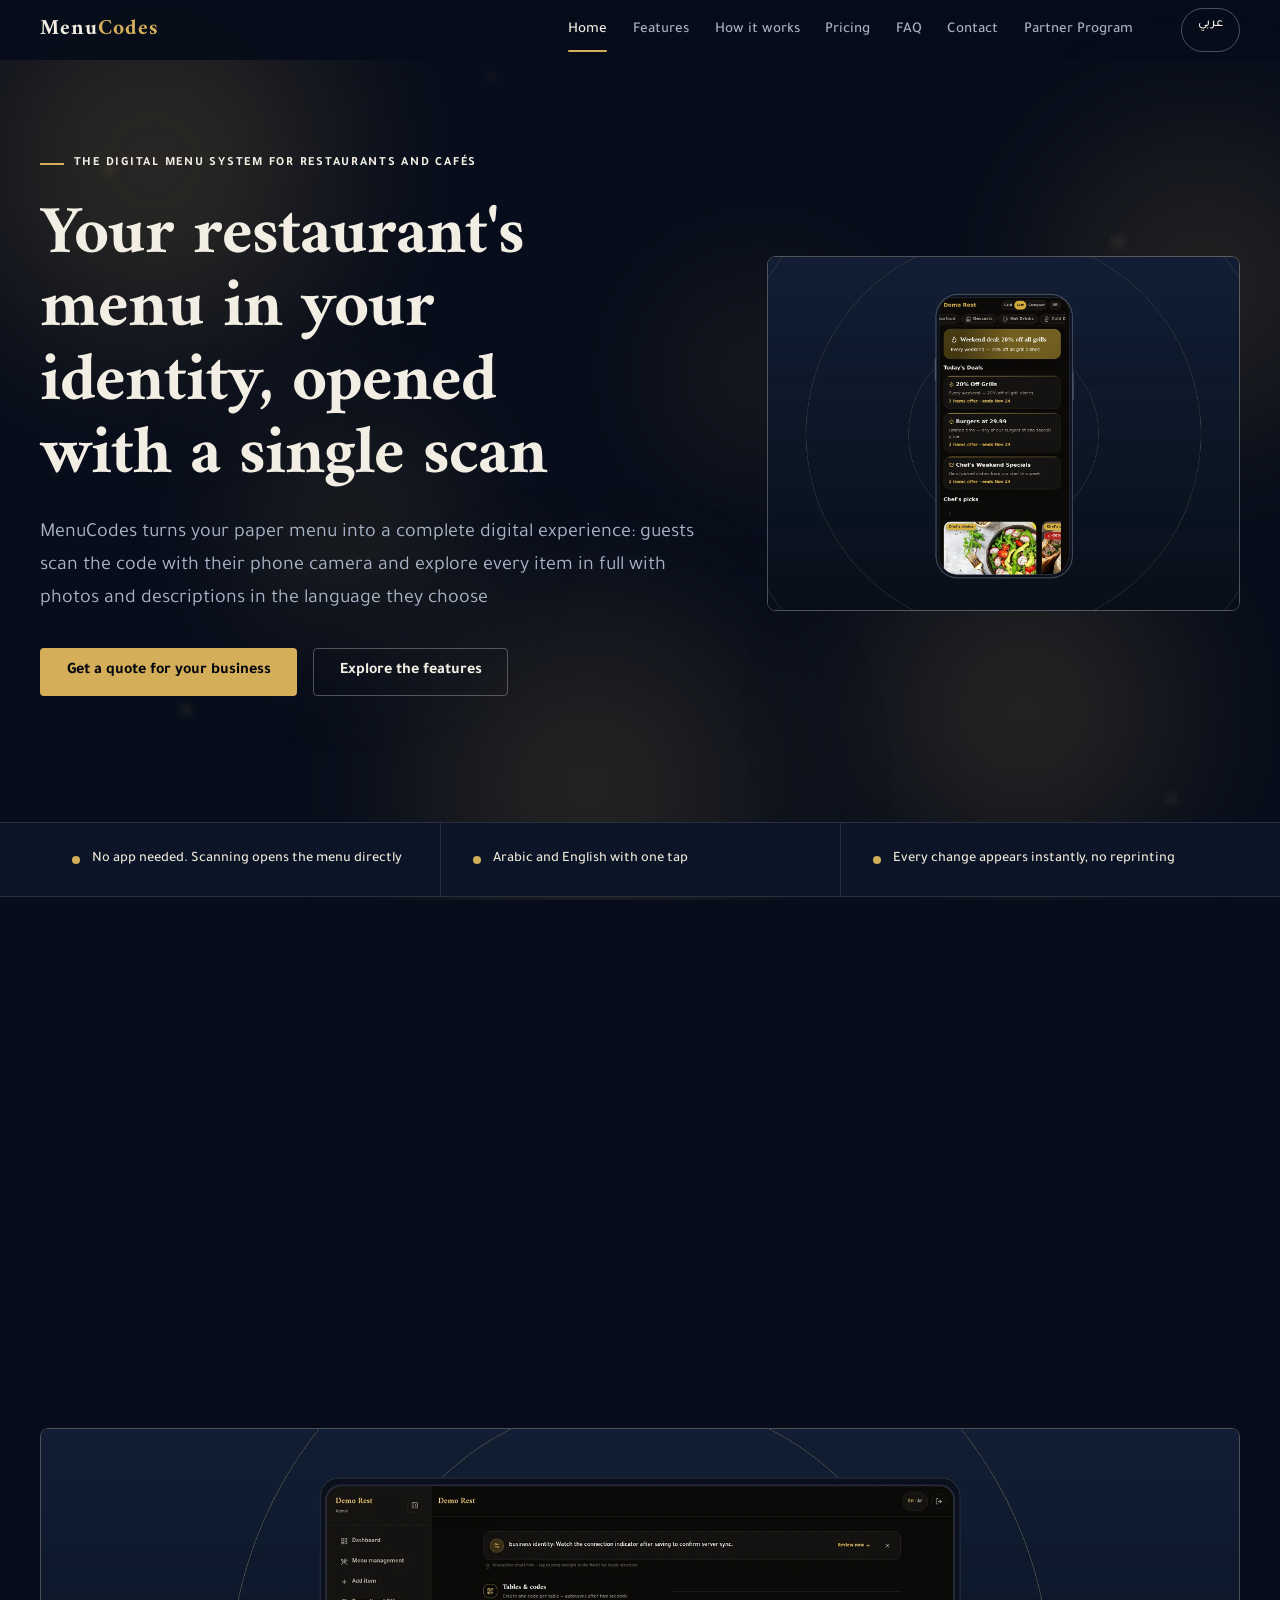
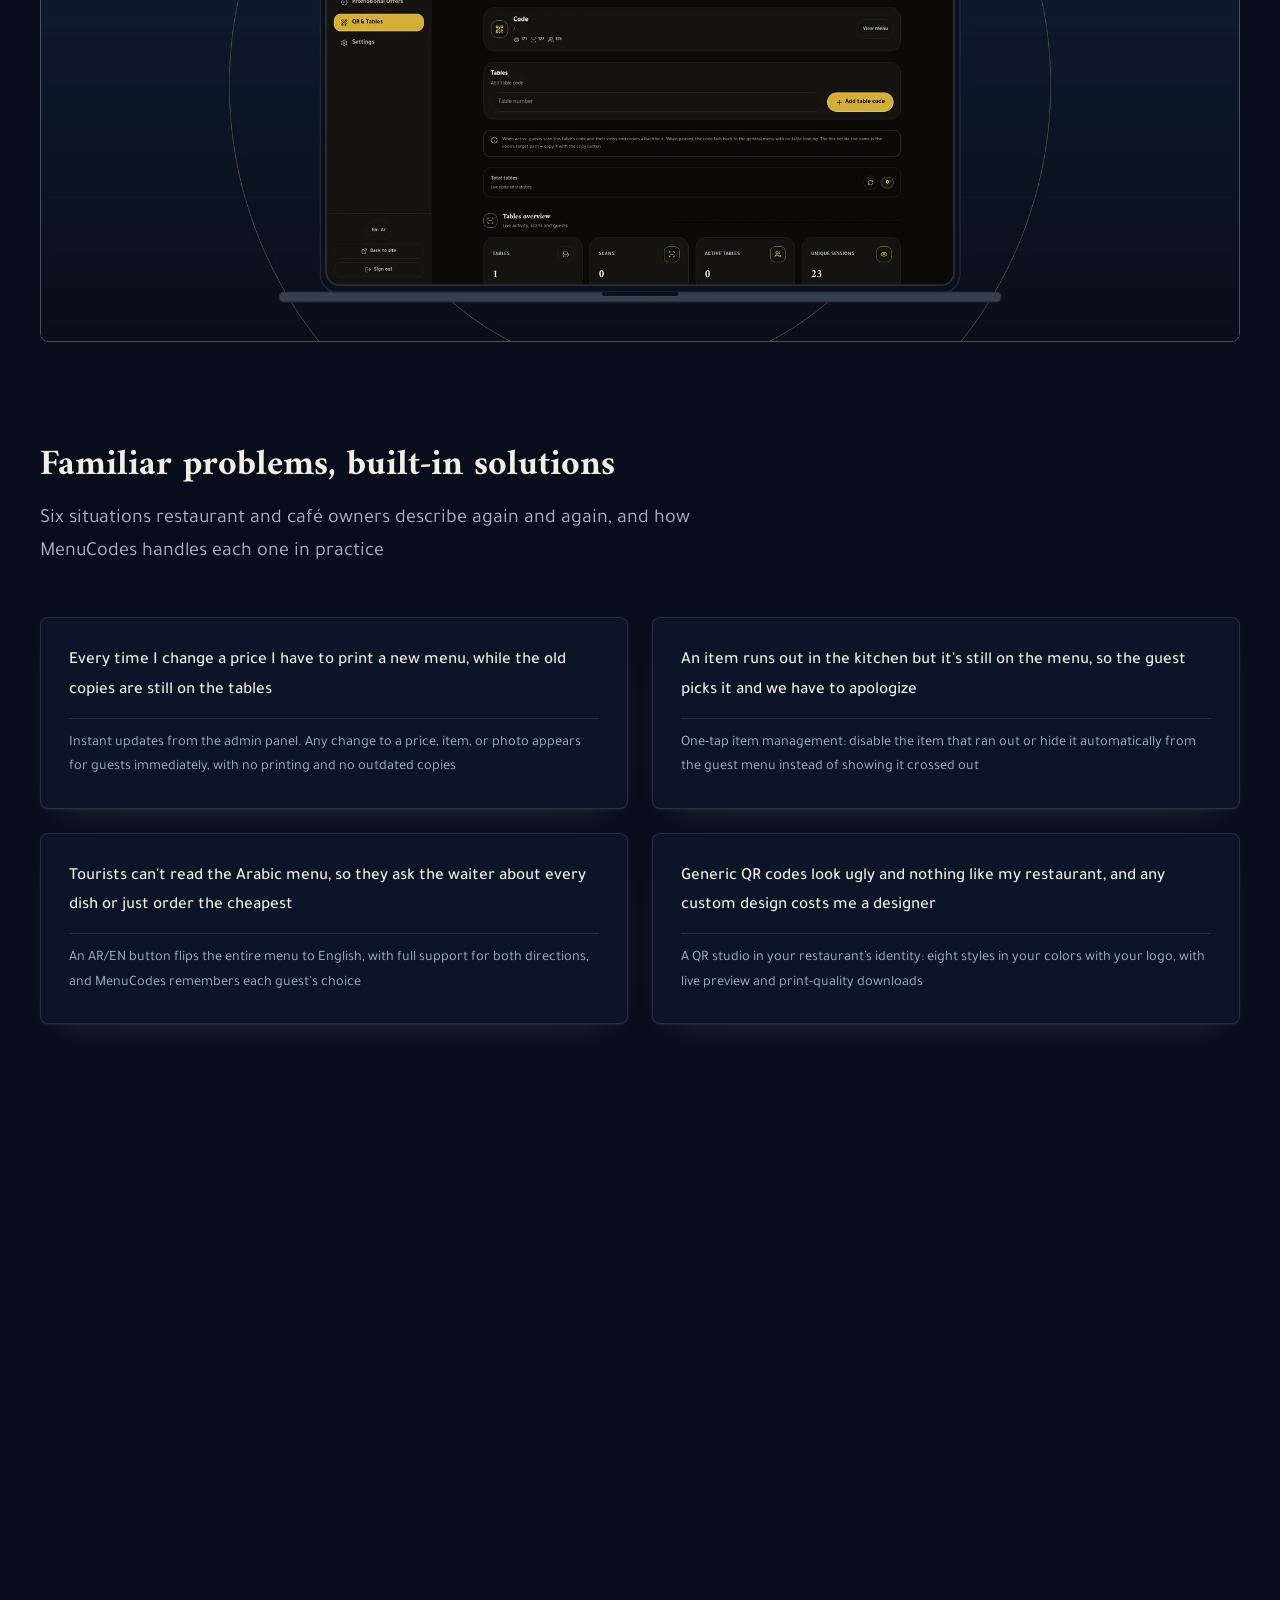
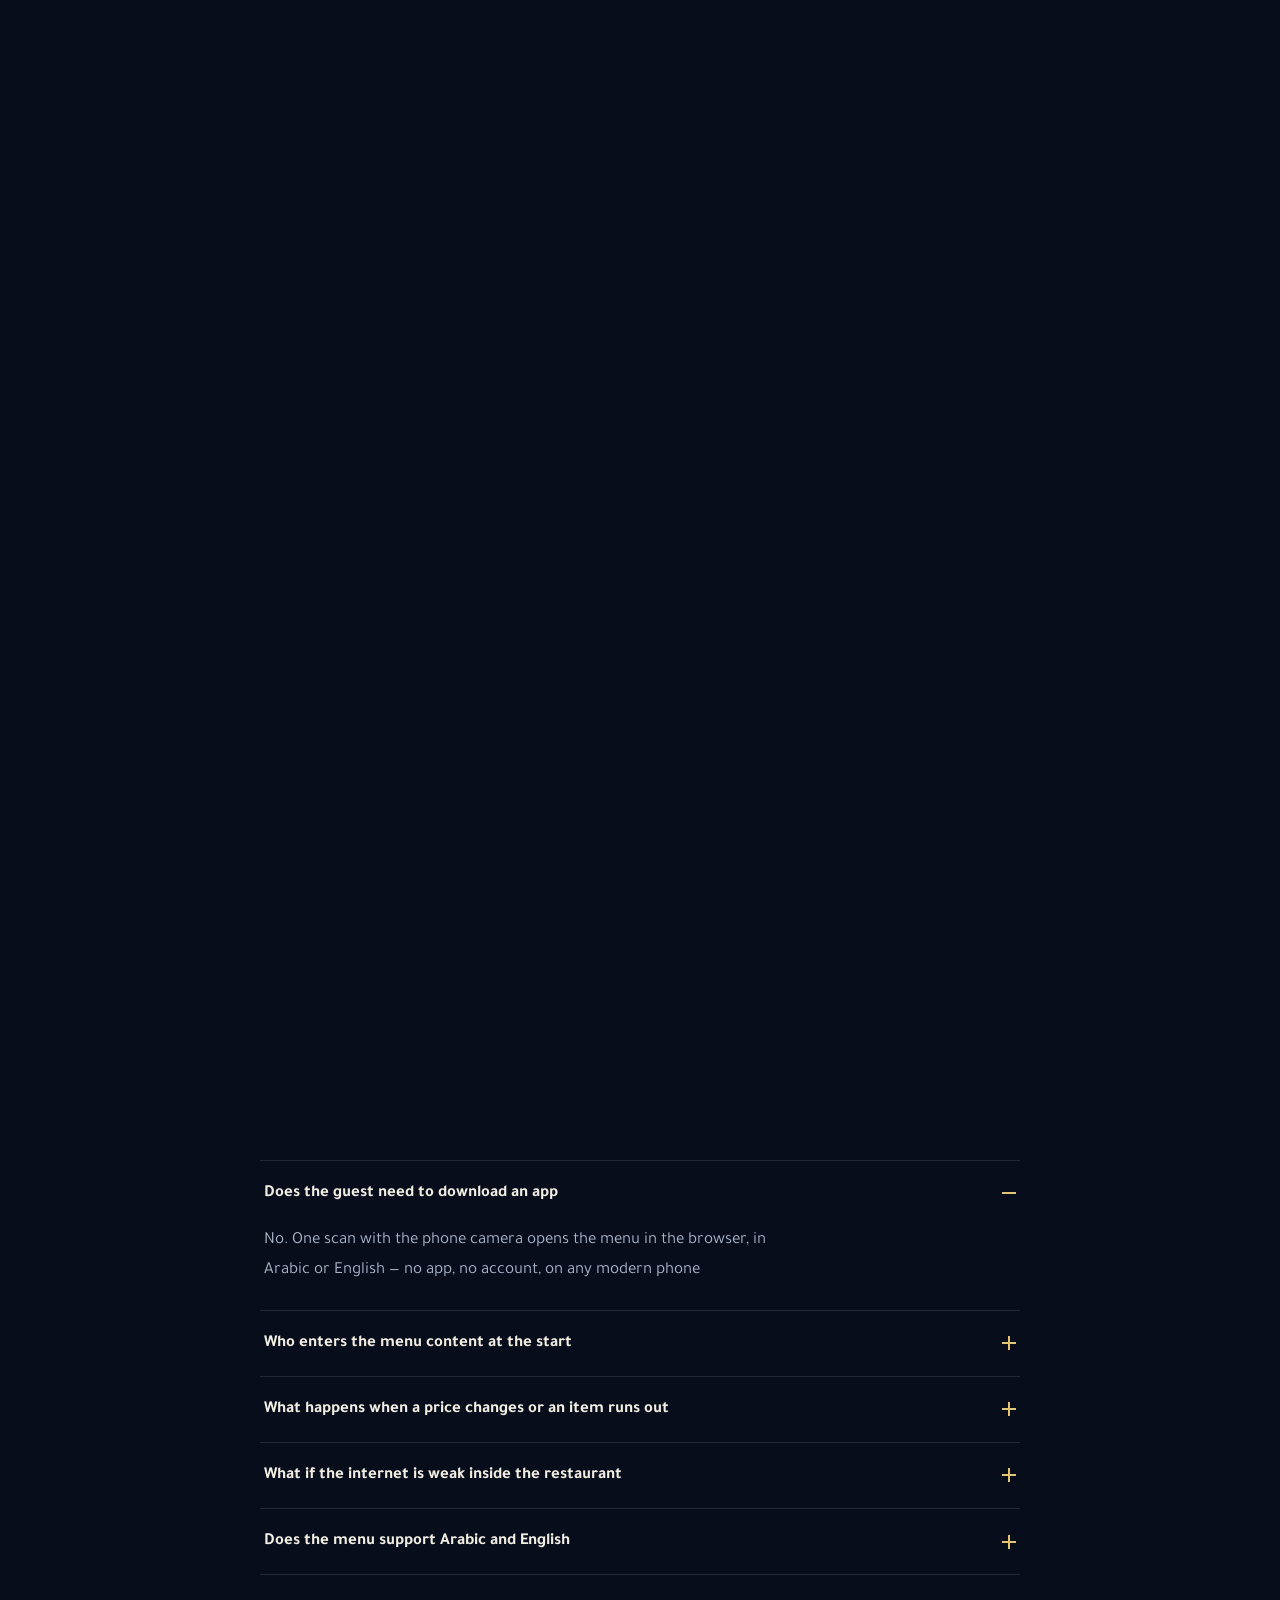
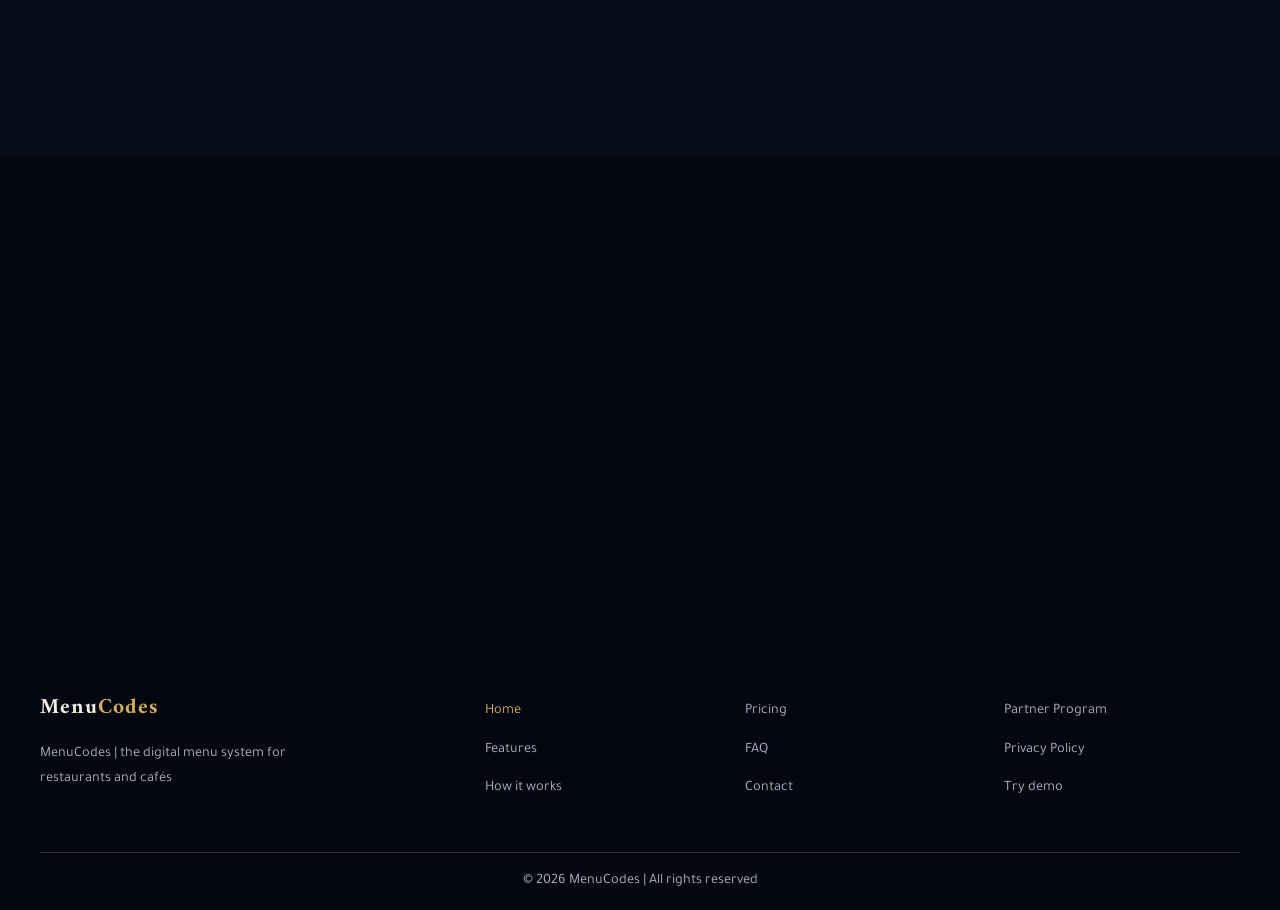
==== commit 26b9bd26: "Extract ZIP: MENUCODES-SITE-V4.7.zip" ====
--- a/index.html
+++ b/index.html
@@ -18,12 +18,12 @@
 <meta property="og:title" data-i18n-attr="content:pages.index.page_title" content="MenuCodes | Digital QR Menu for Restaurants &amp; Cafés">
 <meta property="og:description" data-i18n-attr="content:pages.index.meta_description" content="MenuCodes is the electronic QR menu system for restaurants and cafés: bilingual Arabic–English menus in your own identity, opened with one scan, no app needed">
 <meta property="og:url" content="https://mydomin.com/" data-abs-url="content">
-<meta property="og:image" content="https://mydomin.com/images/hero-home.webp" data-abs-url="content">
+<meta property="og:image" content="https://mydomin.com/images/hero-home.webp" data-og-img-en="https://mydomin.com/images/hero-home.webp" data-og-img-ar="https://mydomin.com/images/hero-home-ar.webp" data-abs-url="content">
 <meta property="og:image:width" content="1600">
 <meta property="og:image:height" content="1200">
 <meta property="og:image:type" content="image/webp">
 <meta property="og:image:alt" data-i18n-attr="content:pages.index.seo.og_image_alt" content="MenuCodes digital QR menu on a smartphone, showing menu categories and daily offers">
-<meta name="twitter:image" content="https://mydomin.com/images/hero-home.webp" data-abs-url="content">
+<meta name="twitter:image" content="https://mydomin.com/images/hero-home.webp" data-og-img-en="https://mydomin.com/images/hero-home.webp" data-og-img-ar="https://mydomin.com/images/hero-home-ar.webp" data-abs-url="content">
 <meta name="twitter:image:alt" data-i18n-attr="content:pages.index.seo.og_image_alt" content="MenuCodes digital QR menu on a smartphone, showing menu categories and daily offers">
 <meta name="twitter:card" content="summary_large_image">
 <meta name="twitter:title" data-i18n-attr="content:pages.index.page_title" content="MenuCodes | Digital QR Menu for Restaurants &amp; Cafés">
@@ -39,6 +39,9 @@
 <script type="application/ld+json">
 {"@context":"https://schema.org","@type":"SoftwareApplication","name":"MenuCodes","applicationCategory":"BusinessApplication","operatingSystem":"Web","url":"https://mydomin.com/","inLanguage":["en","ar"],"description":"MenuCodes is the electronic QR menu system for restaurants and cafés: bilingual Arabic–English menus in your own identity, opened with one scan, no app needed","featureList":["Bilingual Arabic–English menus","QR codes for every table","Menu search and smart filters","WhatsApp ordering and one-tap reorder","Promotions and Today's Deals","Admin panel with dashboard statistics"]}
 </script>
+<script type="application/ld+json">
+{"@context": "https://schema.org", "@type": "WebPage", "name": "MenuCodes | Digital QR Menu for Restaurants & Cafés", "url": "https://mydomin.com/", "description": "MenuCodes is the electronic QR menu system for restaurants and cafés: bilingual Arabic–English menus in your own identity, opened with one scan, no app needed", "inLanguage": ["en", "ar"], "isPartOf": {"@type": "WebSite", "name": "MenuCodes", "url": "https://mydomin.com/"}, "publisher": {"@type": "Organization", "name": "MenuCodes", "url": "https://mydomin.com/", "logo": "https://mydomin.com/images/apple-touch-icon.png"}, "primaryImageOfPage": {"@type": "ImageObject", "url": "https://mydomin.com/images/hero-home.webp", "width": 1600, "height": 1200}}
+</script>
 <link rel="icon" type="image/svg+xml" href="images/favicon.svg">
 <link rel="icon" href="images/favicon.ico" sizes="any">
 <link rel="icon" type="image/png" sizes="48x48" href="images/favicon-48.png">
@@ -53,7 +56,6 @@
 <link rel="preconnect" href="https://fonts.gstatic.com" crossorigin>
 <link href="https://fonts.googleapis.com/css2?family=Amiri:wght@400;700&family=Tajawal:wght@400;500;700&display=swap" rel="stylesheet">
 <link rel="stylesheet" href="assets/css/main.css">
-<noscript><style>.reveal{opacity:1!important;transform:none!important;filter:none!important;transition:none!important}html:not([data-i18n-ready]) body{visibility:visible!important}</style></noscript>
 </head>
 <body>
 <a class="skip-link" href="#main" data-i18n="aria.skip_link">Skip to main content</a>
@@ -69,7 +71,7 @@
       <a href="./" aria-current="page" data-i18n="shared.nav.index">Home</a><a href="features/" data-i18n="shared.nav.features">Features</a><a href="how-it-works/" data-i18n="shared.nav.how-it-works">How it works</a><a href="pricing/" data-i18n="shared.nav.pricing">Pricing</a><a href="faq/" data-i18n="shared.nav.faq">FAQ</a><a href="contact/" data-i18n="shared.nav.contact">Contact</a><a href="partners/" data-i18n="shared.nav.partners">Partner Program</a>
     </nav>
     <div class="site-head__actions">
-      <button id="langToggle" class="lang-toggle" type="button" data-i18n-attr="aria-label:aria.lang_switch" aria-label="Switch language — عربي"><span lang="ar">عربي</span></button>
+      <a id="langToggle" class="lang-toggle" href="?lang=ar" data-i18n-attr="aria-label:aria.lang_switch" aria-label="Switch language — عربي"><span lang="ar">عربي</span></a>
     </div>
     <button class="nav-toggle" type="button" aria-expanded="false" aria-controls="mobileNav" data-i18n-attr="aria-label:aria.nav_open" aria-label="Open the navigation menu"><span class="nav-toggle__bar"></span><span class="nav-toggle__bar"></span></button>
   </div>
@@ -78,7 +80,7 @@
   <div class="container">
     <a class="mobile-nav__link" href="./" aria-current="page" data-i18n="shared.nav.index">Home</a><a class="mobile-nav__link" href="features/" data-i18n="shared.nav.features">Features</a><a class="mobile-nav__link" href="how-it-works/" data-i18n="shared.nav.how-it-works">How it works</a><a class="mobile-nav__link" href="pricing/" data-i18n="shared.nav.pricing">Pricing</a><a class="mobile-nav__link" href="faq/" data-i18n="shared.nav.faq">FAQ</a><a class="mobile-nav__link" href="contact/" data-i18n="shared.nav.contact">Contact</a><a class="mobile-nav__link" href="partners/" data-i18n="shared.nav.partners">Partner Program</a>
     <div class="mobile-nav__actions">
-      <button class="lang-toggle" type="button" data-lang-toggle-alt data-i18n-attr="aria-label:aria.lang_switch" aria-label="Switch language — عربي"><span lang="ar">عربي</span></button>
+      <a class="lang-toggle" href="?lang=ar" data-lang-toggle-alt data-i18n-attr="aria-label:aria.lang_switch" aria-label="Switch language — عربي"><span lang="ar">عربي</span></a>
     </div>
   </div>
 </div>
@@ -97,7 +99,7 @@
     <figure class="hero__figure reveal rd-10">
       <picture>
   <source srcset="images/hero-home.webp" type="image/webp">
-  <img src="images/hero-home.webp" class="hero__img" width="1600" height="1200" fetchpriority="high" decoding="async" data-i18n-attr="alt:images.index_hero.alt" alt="Smartphone mockup showing the MenuCodes digital menu with category pills and today&#x27;s offers">
+  <img src="images/hero-home.webp" data-img-en="images/hero-home.webp" data-img-ar="images/hero-home-ar.webp" class="hero__img" width="1600" height="1200" fetchpriority="high" decoding="async" data-i18n-attr="alt:images.hero_home.alt" alt="Smartphone mockup showing the MenuCodes digital menu with category pills, a weekend deals banner, Today&#x27;s Deals and the Chef&#x27;s picks carousel">
 </picture>
     </figure>
   </div>
@@ -143,7 +145,7 @@
   <figure class="banner reveal">
     <picture>
   <source srcset="images/hospitality-detail.webp" type="image/webp">
-  <img src="images/hospitality-detail.webp" width="2016" height="864" loading="lazy" decoding="async" data-i18n-attr="alt:images.index_pillars.alt" alt="Tablet mockup showing table QR code management in the MenuCodes admin panel">
+  <img src="images/hospitality-detail.webp" data-img-en="images/hospitality-detail.webp" data-img-ar="images/hospitality-detail-ar.webp" width="2016" height="864" loading="lazy" decoding="async" data-i18n-attr="alt:images.hospitality_detail.alt" alt="Desktop browser showing table QR code management in the MenuCodes admin panel with the Tables and codes page">
 </picture>
   </figure>
 </div>
@@ -227,7 +229,7 @@
 </article>
     </div>
     <div class="steps-teaser__link reveal">
-      <a class="text-link" href="features/"><span data-i18n="pages.index.sections.features_teaser.link">All thirty-eight features</span><svg class="flip-rtl" viewBox="0 0 24 24" fill="none" stroke="currentColor" stroke-width="2" stroke-linecap="round" stroke-linejoin="round" aria-hidden="true" focusable="false"><path d="M5 12h14M13 6l6 6-6 6"/></svg></a>
+      <a class="text-link" href="features/#sg-owner-1"><span data-i18n="pages.index.sections.features_teaser.link">All thirty-eight features</span><svg class="flip-rtl" viewBox="0 0 24 24" fill="none" stroke="currentColor" stroke-width="2" stroke-linecap="round" stroke-linejoin="round" aria-hidden="true" focusable="false"><path d="M5 12h14M13 6l6 6-6 6"/></svg></a>
     </div>
   </div>
 </section>
@@ -331,7 +333,7 @@
         <ul class="site-foot__links">
           <li><a href="./partners/" data-i18n="pages.partners.footer.nav.program">Partner Program</a></li>
           <li><a href="./privacy/" data-i18n="pages.partners.footer.nav.privacy">Privacy Policy</a></li>
-          <li><a href="#" data-demo-link data-i18n="shared.footer.demo" target="_blank" rel="noopener">Try demo</a></li>
+          <li><a href="https://demo.mydomin.com/" data-demo-link data-i18n="shared.footer.demo" target="_blank" rel="noopener noreferrer">Try demo</a></li>
         </ul>
       </nav>
     </div>
--- a/assets/css/main.css
+++ b/assets/css/main.css
@@ -265,7 +265,7 @@
 .site-head__actions{ display:flex; align-items:center; gap:var(--space-3); margin-inline-start:var(--space-4); }
 
 .lang-toggle{
-  appearance:none; background:transparent; cursor:pointer;
+  display:inline-block; text-decoration:none; appearance:none; background:transparent; cursor:pointer;
   border:1px solid var(--color-line-strong); border-radius:var(--radius-pill);
   color:var(--color-ink); font:500 .82rem/1 var(--font-body);
   padding:.55rem 1rem; min-width:3.4rem; min-height:44px; text-align:center;
@@ -640,6 +640,7 @@
 .banner{ margin:0; position:relative; overflow:hidden; border-radius:var(--radius-md); transition:box-shadow var(--t-med) var(--ease); }
 .banner img{ width:100%; aspect-ratio:21/9; object-fit:cover; border-radius:var(--radius-md); border:1px solid var(--color-line-strong); transition:transform var(--t-slow) var(--ease); }
 @media (max-width:639px){ .banner img{ aspect-ratio:16/10; } }
+@media (max-width:639px){ .banner.banner--full-frame img{ aspect-ratio:21/9; } }
 .banner figcaption{ font-size:var(--fs-small); color:var(--color-muted); margin-top:var(--space-3); }
 
 .feature-group + .feature-group{ margin-top:var(--space-24); }
@@ -662,7 +663,7 @@
 .acc__button:hover .acc__icon{ transform:scale(1.15); }
 .acc__icon::before,.acc__icon::after{
   content:""; position:absolute; background:var(--color-accent-deep);
-  top:50%; inset-inline-start:50%; transform:translate(-50%,-50%);
+  top:50%; left:50%; transform:translate(-50%,-50%);
   transition:transform var(--t-med) var(--ease);
 }
 .acc__icon::before{ width:14px; height:2px; }
@@ -1034,6 +1035,7 @@
   width:100%; border:1px solid var(--color-line-strong); border-radius:var(--radius-md);
   object-fit:cover; aspect-ratio:21/9;
 }
+.page-features .feat__media-img.feat__media-img--full{ aspect-ratio:4/3; }
 
 .page-features .subgroup > h3{ margin-top:var(--space-8); margin-bottom:var(--space-2); }
 .page-features .subgroup:first-child > h3{ margin-top:0; }
@@ -1110,7 +1112,6 @@
 .page-partners .explore-secondary + .banner{ margin-top:var(--space-12); }
 .page-partners .hero--split{
   padding-top:clamp(4rem,9vw,7rem);
-  background:radial-gradient(ellipse 80% 120% at 50% -20%, color-mix(in srgb, var(--color-accent) 13%, transparent), transparent 70%),var(--color-ink-deep);
   border-bottom:1px solid var(--color-line);
 }
 .page-partners .hero--split h1::after{
@@ -1199,3 +1200,6 @@
 .hero--page--dark h1:hover,.cta-band h2:hover,.site-foot h4:hover,.option-card--email h3:hover,
 .page-privacy .privacy-section h2:hover{ color:var(--color-gold-text); }
 .page-partners .hero--split h1:hover{ color:var(--color-ink); }
+
+html:not(.js) .reveal{opacity:1!important;transform:none!important;filter:none!important;transition:none!important}
+html:not(.js) body{visibility:visible!important}
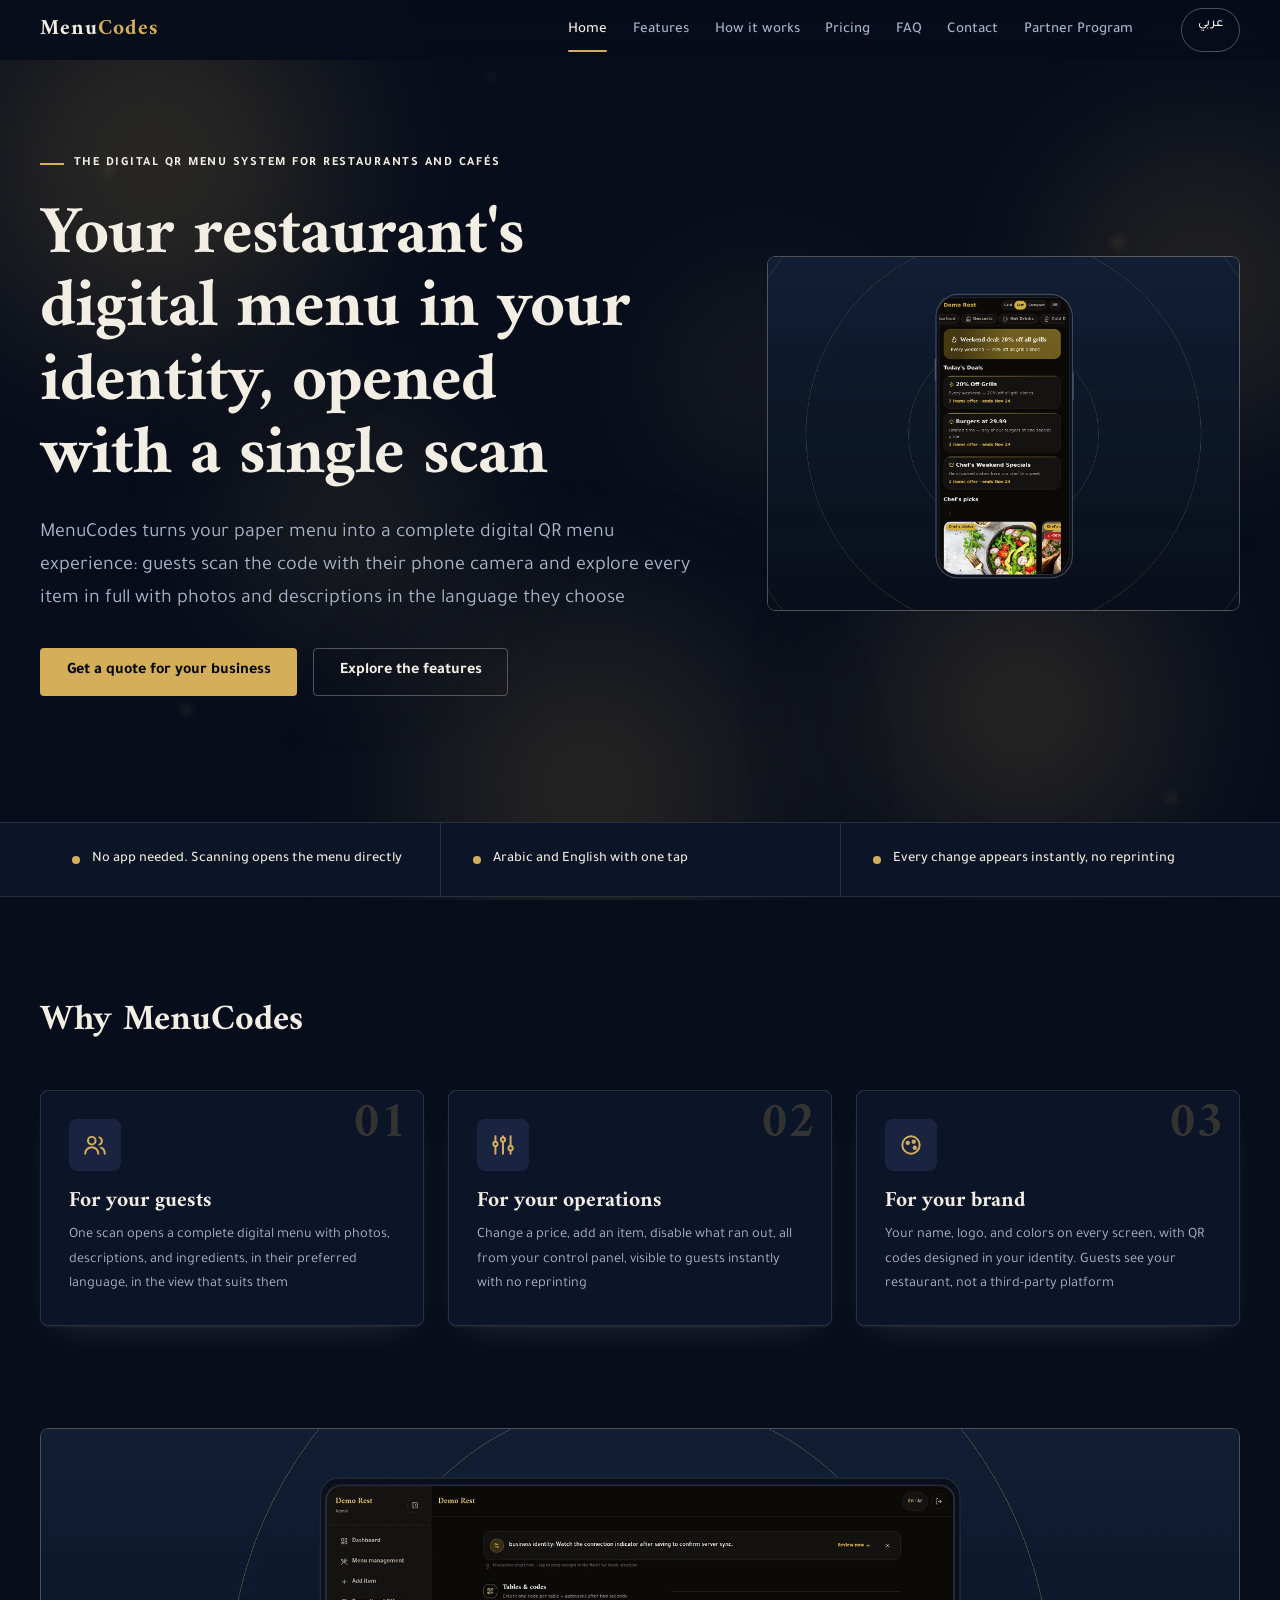
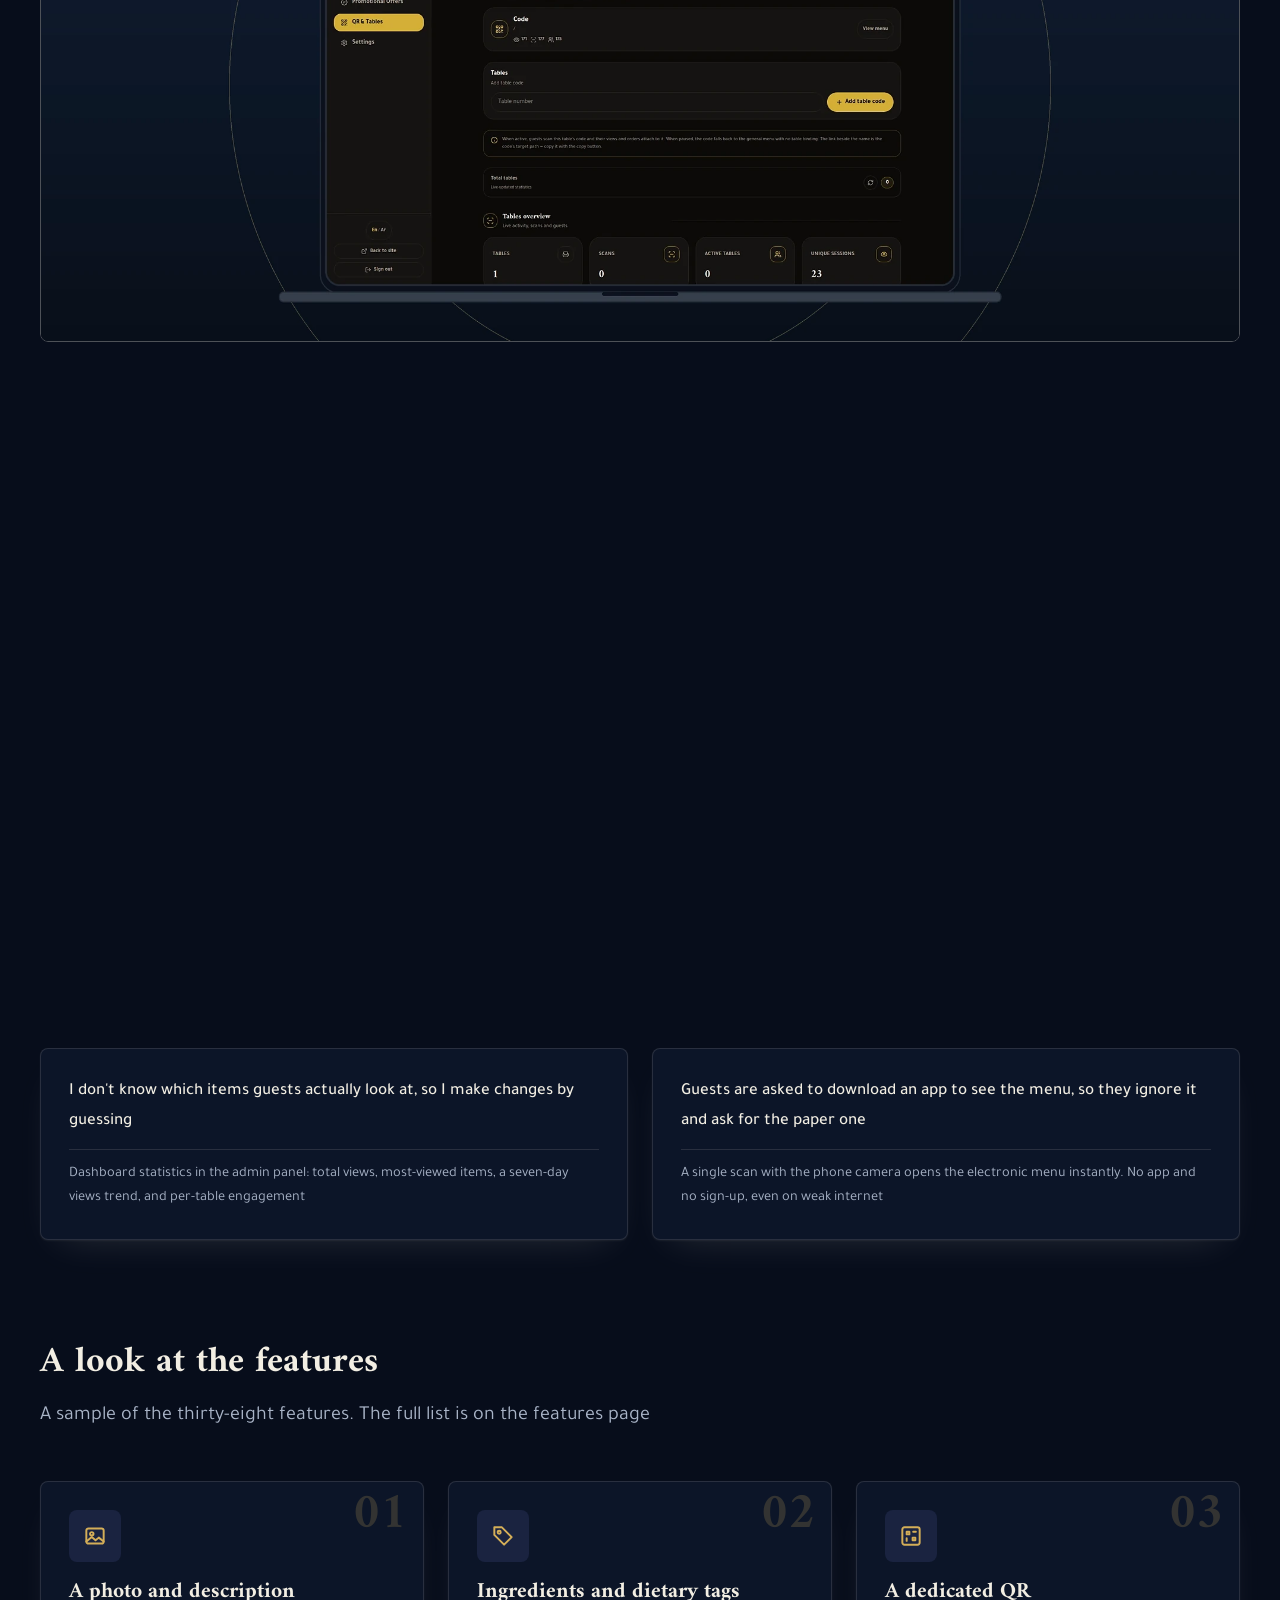
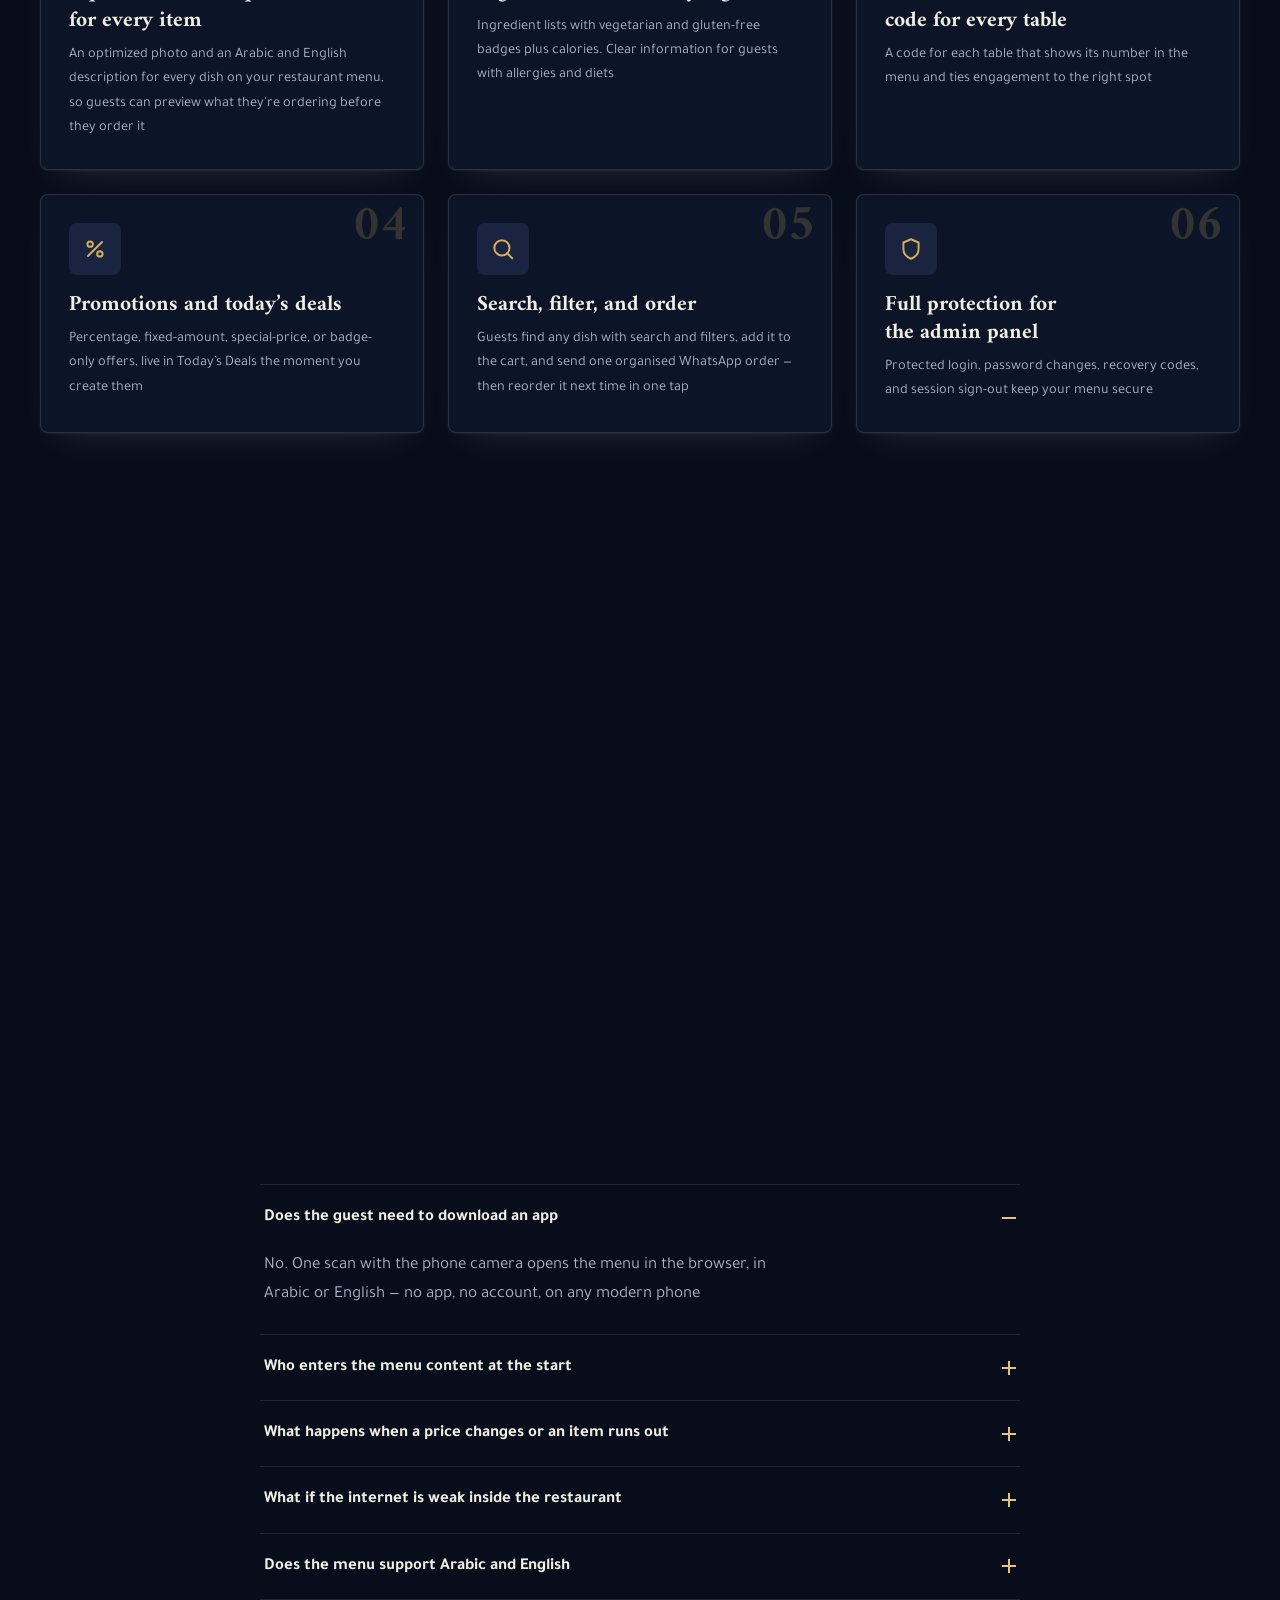
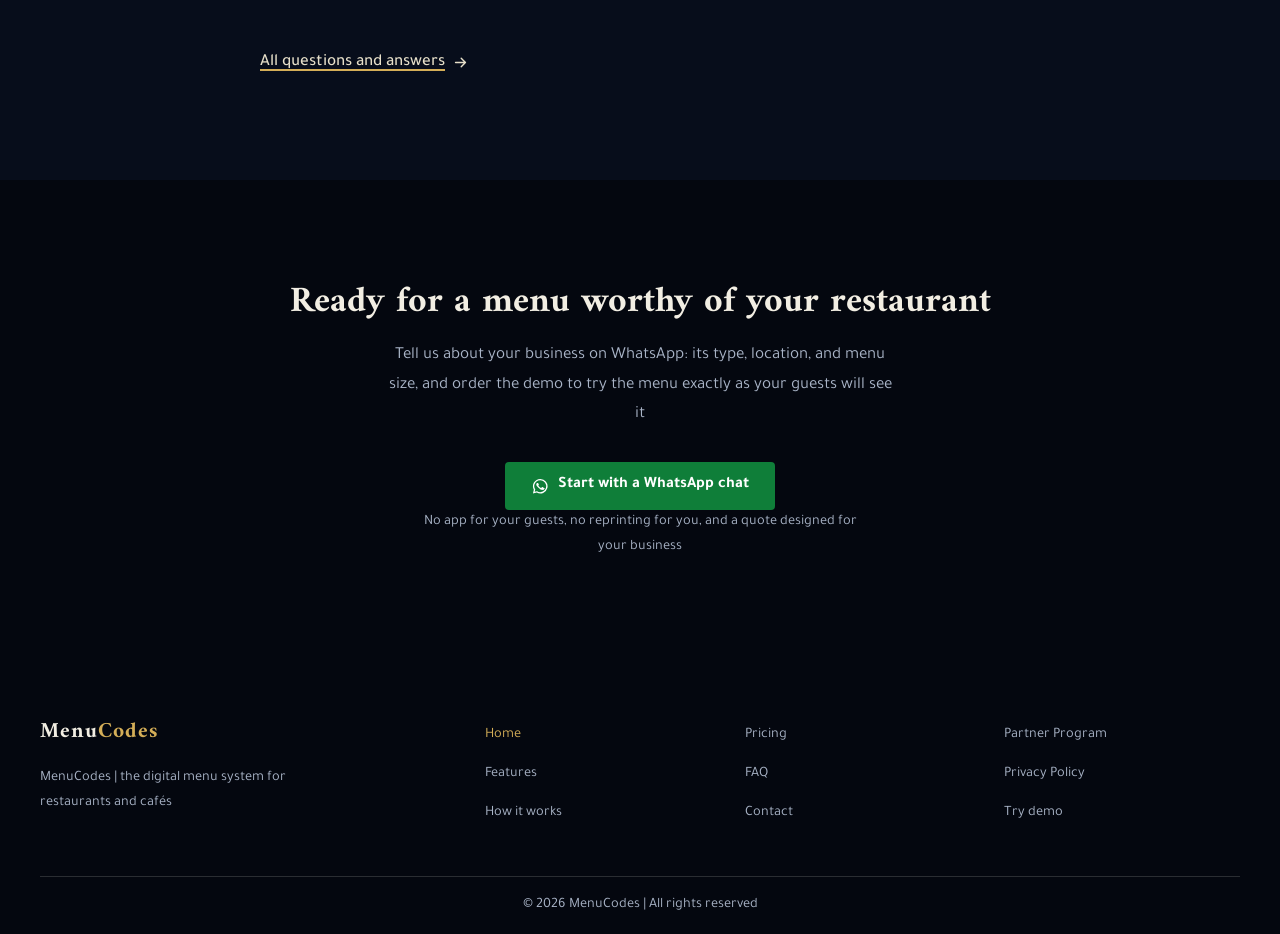
==== commit f469b858: "Extract ZIP: MENUCODES-SITE-V4.8.zip" ====
--- a/index.html
+++ b/index.html
@@ -7,23 +7,23 @@
 <meta name="robots" content="index, follow">
 <title data-i18n="pages.index.page_title">MenuCodes | Digital QR Menu for Restaurants &amp; Cafés</title>
 <meta name="description" data-i18n-attr="content:pages.index.meta_description" content="MenuCodes is the electronic QR menu system for restaurants and cafés: bilingual Arabic–English menus in your own identity, opened with one scan, no app needed">
-<link rel="canonical" href="https://mydomin.com/" data-abs-url="href">
-<link rel="alternate" hreflang="en" href="https://mydomin.com/" data-abs-url="href">
-<link rel="alternate" hreflang="ar" href="https://mydomin.com/?lang=ar" data-abs-url="href">
-<link rel="alternate" hreflang="x-default" href="https://mydomin.com/" data-abs-url="href">
+<link rel="canonical" href="https://menu.codes/" data-abs-url="href">
+<link rel="alternate" hreflang="en" href="https://menu.codes/" data-abs-url="href">
+<link rel="alternate" hreflang="ar" href="https://menu.codes/?lang=ar" data-abs-url="href">
+<link rel="alternate" hreflang="x-default" href="https://menu.codes/" data-abs-url="href">
 <meta property="og:type" content="website">
 <meta property="og:site_name" content="MenuCodes">
 <meta property="og:locale" content="en_US">
 <meta property="og:locale:alternate" content="ar_AR">
 <meta property="og:title" data-i18n-attr="content:pages.index.page_title" content="MenuCodes | Digital QR Menu for Restaurants &amp; Cafés">
 <meta property="og:description" data-i18n-attr="content:pages.index.meta_description" content="MenuCodes is the electronic QR menu system for restaurants and cafés: bilingual Arabic–English menus in your own identity, opened with one scan, no app needed">
-<meta property="og:url" content="https://mydomin.com/" data-abs-url="content">
-<meta property="og:image" content="https://mydomin.com/images/hero-home.webp" data-og-img-en="https://mydomin.com/images/hero-home.webp" data-og-img-ar="https://mydomin.com/images/hero-home-ar.webp" data-abs-url="content">
+<meta property="og:url" content="https://menu.codes/" data-abs-url="content">
+<meta property="og:image" content="https://menu.codes/images/hero-home.webp" data-og-img-en="https://menu.codes/images/hero-home.webp" data-og-img-ar="https://menu.codes/images/hero-home-ar.webp" data-abs-url="content">
 <meta property="og:image:width" content="1600">
 <meta property="og:image:height" content="1200">
 <meta property="og:image:type" content="image/webp">
 <meta property="og:image:alt" data-i18n-attr="content:pages.index.seo.og_image_alt" content="MenuCodes digital QR menu on a smartphone, showing menu categories and daily offers">
-<meta name="twitter:image" content="https://mydomin.com/images/hero-home.webp" data-og-img-en="https://mydomin.com/images/hero-home.webp" data-og-img-ar="https://mydomin.com/images/hero-home-ar.webp" data-abs-url="content">
+<meta name="twitter:image" content="https://menu.codes/images/hero-home.webp" data-og-img-en="https://menu.codes/images/hero-home.webp" data-og-img-ar="https://menu.codes/images/hero-home-ar.webp" data-abs-url="content">
 <meta name="twitter:image:alt" data-i18n-attr="content:pages.index.seo.og_image_alt" content="MenuCodes digital QR menu on a smartphone, showing menu categories and daily offers">
 <meta name="twitter:card" content="summary_large_image">
 <meta name="twitter:title" data-i18n-attr="content:pages.index.page_title" content="MenuCodes | Digital QR Menu for Restaurants &amp; Cafés">
@@ -31,16 +31,16 @@
 <meta name="theme-color" content="#0B1B33">
 <meta name="referrer" content="strict-origin-when-cross-origin">
 <script type="application/ld+json">
-{"@context":"https://schema.org","@type":"Organization","name":"MenuCodes","url":"https://mydomin.com/","logo":"https://mydomin.com/images/apple-touch-icon.png","description":"MenuCodes is the electronic QR menu system for restaurants and cafés: bilingual Arabic–English menus in your own identity, opened with one scan, no app needed","brand":{"@type":"Brand","name":"MenuCodes"},"contactPoint":{"@type":"ContactPoint","email":"contact@mydomin.com","contactType":"sales","availableLanguage":["Arabic","English"]}}
+{"@context":"https://schema.org","@type":"Organization","name":"MenuCodes","url":"https://menu.codes/","logo":"https://menu.codes/images/apple-touch-icon.png","description":"MenuCodes is the electronic QR menu system for restaurants and cafés: bilingual Arabic–English menus in your own identity, opened with one scan, no app needed","brand":{"@type":"Brand","name":"MenuCodes"},"contactPoint":{"@type":"ContactPoint","email":"contact@mydomin.com","contactType":"sales","availableLanguage":["Arabic","English"]}}
 </script>
 <script type="application/ld+json">
-{"@context":"https://schema.org","@type":"WebSite","name":"MenuCodes","url":"https://mydomin.com/","inLanguage":["en","ar"]}
+{"@context":"https://schema.org","@type":"WebSite","name":"MenuCodes","url":"https://menu.codes/","inLanguage":["en","ar"]}
 </script>
 <script type="application/ld+json">
-{"@context":"https://schema.org","@type":"SoftwareApplication","name":"MenuCodes","applicationCategory":"BusinessApplication","operatingSystem":"Web","url":"https://mydomin.com/","inLanguage":["en","ar"],"description":"MenuCodes is the electronic QR menu system for restaurants and cafés: bilingual Arabic–English menus in your own identity, opened with one scan, no app needed","featureList":["Bilingual Arabic–English menus","QR codes for every table","Menu search and smart filters","WhatsApp ordering and one-tap reorder","Promotions and Today's Deals","Admin panel with dashboard statistics"]}
+{"@context":"https://schema.org","@type":"SoftwareApplication","name":"MenuCodes","applicationCategory":"BusinessApplication","operatingSystem":"Web","url":"https://menu.codes/","inLanguage":["en","ar"],"description":"MenuCodes is the electronic QR menu system for restaurants and cafés: bilingual Arabic–English menus in your own identity, opened with one scan, no app needed","featureList":["Bilingual Arabic–English menus","QR codes for every table","Menu search and smart filters","WhatsApp ordering and one-tap reorder","Promotions and Today's Deals","Admin panel with dashboard statistics"]}
 </script>
 <script type="application/ld+json">
-{"@context": "https://schema.org", "@type": "WebPage", "name": "MenuCodes | Digital QR Menu for Restaurants & Cafés", "url": "https://mydomin.com/", "description": "MenuCodes is the electronic QR menu system for restaurants and cafés: bilingual Arabic–English menus in your own identity, opened with one scan, no app needed", "inLanguage": ["en", "ar"], "isPartOf": {"@type": "WebSite", "name": "MenuCodes", "url": "https://mydomin.com/"}, "publisher": {"@type": "Organization", "name": "MenuCodes", "url": "https://mydomin.com/", "logo": "https://mydomin.com/images/apple-touch-icon.png"}, "primaryImageOfPage": {"@type": "ImageObject", "url": "https://mydomin.com/images/hero-home.webp", "width": 1600, "height": 1200}}
+{"@context": "https://schema.org", "@type": "WebPage", "name": "MenuCodes | Digital QR Menu for Restaurants & Cafés", "url": "https://menu.codes/", "description": "MenuCodes is the electronic QR menu system for restaurants and cafés: bilingual Arabic–English menus in your own identity, opened with one scan, no app needed", "inLanguage": ["en", "ar"], "isPartOf": {"@type": "WebSite", "name": "MenuCodes", "url": "https://menu.codes/"}, "publisher": {"@type": "Organization", "name": "MenuCodes", "url": "https://menu.codes/", "logo": "https://menu.codes/images/apple-touch-icon.png"}, "primaryImageOfPage": {"@type": "ImageObject", "url": "https://menu.codes/images/hero-home.webp", "width": 1600, "height": 1200}}
 </script>
 <link rel="icon" type="image/svg+xml" href="images/favicon.svg">
 <link rel="icon" href="images/favicon.ico" sizes="any">
@@ -51,7 +51,7 @@
 <link rel="icon" type="image/png" sizes="180x180" href="images/favicon-180.png">
 <link rel="icon" type="image/png" sizes="192x192" href="images/favicon-192.png">
 <link rel="apple-touch-icon" href="images/apple-touch-icon.png">
-<link rel="manifest" href="site.webmanifest">
+<link rel="manifest" href="assets/site.webmanifest">
 <link rel="preconnect" href="https://fonts.googleapis.com">
 <link rel="preconnect" href="https://fonts.gstatic.com" crossorigin>
 <link href="https://fonts.googleapis.com/css2?family=Amiri:wght@400;700&family=Tajawal:wght@400;500;700&display=swap" rel="stylesheet">
@@ -88,9 +88,9 @@
 <section class="hero--split">
   <div class="container hero--split__grid">
     <div>
-      <p class="kicker reveal" data-i18n="pages.index.sections.hero.kicker">The digital menu system for restaurants and cafés</p>
-      <h1 class="reveal rd-5" data-i18n="pages.index.sections.hero.heading">Your restaurant&#x27;s menu in your identity, opened with a single scan</h1>
-      <p class="lead reveal rd-10" data-i18n="pages.index.sections.hero.subheading">MenuCodes turns your paper menu into a complete digital experience: guests scan the code with their phone camera and explore every item in full with photos and descriptions in the language they choose</p>
+      <p class="kicker reveal" data-i18n="pages.index.sections.hero.kicker">The digital QR menu system for restaurants and cafés</p>
+      <h1 class="reveal rd-5" data-i18n="pages.index.sections.hero.heading">Your restaurant&#x27;s digital menu in your identity, opened with a single scan</h1>
+      <p class="lead reveal rd-10" data-i18n="pages.index.sections.hero.subheading">MenuCodes turns your paper menu into a complete digital QR menu experience: guests scan the code with their phone camera and explore every item in full with photos and descriptions in the language they choose</p>
       <div class="hero__actions reveal rd-15">
         <a class="btn btn--gold btn--lg" href="contact/"><span data-i18n="pages.index.sections.hero.cta_primary">Get a quote for your business</span></a>
         <a class="btn btn--ghost btn--lg" href="features/"><span data-i18n="pages.index.sections.hero.cta_secondary">Explore the features</span></a>
@@ -123,13 +123,13 @@
   <span class="feature-card__num" aria-hidden="true">01</span>
   <div class="feature-card__icon"><svg viewBox="0 0 24 24" fill="none" stroke="currentColor" stroke-width="1.8" stroke-linecap="round" stroke-linejoin="round" aria-hidden="true" focusable="false"><circle cx="9" cy="8" r="3.5"/><path d="M3 20c0-3.5 2.7-6 6-6s6 2.5 6 6"/><path d="M16 5a3.5 3.5 0 0 1 0 6.6M17.5 14.5c2 .8 3.5 2.8 3.5 5.5"/></svg></div>
   <h3 data-i18n="pages.index.sections.pillars.items.1.title">For your guests</h3>
-  <p data-i18n="pages.index.sections.pillars.items.1.copy">One scan opens a complete menu with photos, descriptions, and ingredients, in their preferred language, in the view that suits them</p>
+  <p data-i18n="pages.index.sections.pillars.items.1.copy">One scan opens a complete digital menu with photos, descriptions, and ingredients, in their preferred language, in the view that suits them</p>
 </article>
 <article class="feature-card reveal rd-10">
   <span class="feature-card__num" aria-hidden="true">02</span>
   <div class="feature-card__icon"><svg viewBox="0 0 24 24" fill="none" stroke="currentColor" stroke-width="1.8" stroke-linecap="round" stroke-linejoin="round" aria-hidden="true" focusable="false"><path d="M5 4v5M5 13v7M12 4v1M12 9v11M19 4v9M19 17v3"/><circle cx="5" cy="11" r="2"/><circle cx="12" cy="7" r="2"/><circle cx="19" cy="15" r="2"/></svg></div>
   <h3 data-i18n="pages.index.sections.pillars.items.2.title">For your operations</h3>
-  <p data-i18n="pages.index.sections.pillars.items.2.copy">Change a price, add an item, disable what ran out, all from the admin panel, visible to guests instantly with no reprinting</p>
+  <p data-i18n="pages.index.sections.pillars.items.2.copy">Change a price, add an item, disable what ran out, all from your control panel, visible to guests instantly with no reprinting</p>
 </article>
 <article class="feature-card reveal rd-20">
   <span class="feature-card__num" aria-hidden="true">03</span>
@@ -159,7 +159,7 @@
     <div class="pair-grid">
       <article class="pair reveal rd-10">
   <p class="pair__problem" data-i18n="pages.index.sections.pain_solutions.pairs.1.problem">Every time I change a price I have to print a new menu, while the old copies are still on the tables</p>
-  <p class="pair__solution" data-i18n="pages.index.sections.pain_solutions.pairs.1.solution">Instant updates from the admin panel. Any change to a price, item, or photo appears for guests immediately, with no printing and no outdated copies</p>
+  <p class="pair__solution" data-i18n="pages.index.sections.pain_solutions.pairs.1.solution">Instant updates from your control panel. Any change to a price, item, or photo appears for guests immediately, with no printing and no outdated copies</p>
 </article>
 <article class="pair reveal rd-0">
   <p class="pair__problem" data-i18n="pages.index.sections.pain_solutions.pairs.2.problem">An item runs out in the kitchen but it&#x27;s still on the menu, so the guest picks it and we have to apologize</p>
@@ -179,7 +179,7 @@
 </article>
 <article class="pair reveal rd-0">
   <p class="pair__problem" data-i18n="pages.index.sections.pain_solutions.pairs.6.problem">Guests are asked to download an app to see the menu, so they ignore it and ask for the paper one</p>
-  <p class="pair__solution" data-i18n="pages.index.sections.pain_solutions.pairs.6.solution">A single scan with the phone camera opens the menu instantly. No app and no sign-up, even on weak internet</p>
+  <p class="pair__solution" data-i18n="pages.index.sections.pain_solutions.pairs.6.solution">A single scan with the phone camera opens the electronic menu instantly. No app and no sign-up, even on weak internet</p>
 </article>
     </div>
   </div>
@@ -195,7 +195,7 @@
   <span class="feature-card__num" aria-hidden="true">01</span>
   <div class="feature-card__icon"><svg viewBox="0 0 24 24" fill="none" stroke="currentColor" stroke-width="1.8" stroke-linecap="round" stroke-linejoin="round" aria-hidden="true" focusable="false"><rect x="4" y="5" width="16" height="14" rx="2"/><circle cx="9" cy="10" r="1.6"/><path d="M4 17l5-4 3.5 3 3-2.5L20 17"/></svg></div>
   <h3 data-i18n="pages.index.sections.features_teaser.cards.1.title">A photo and description for every item</h3>
-  <p data-i18n="pages.index.sections.features_teaser.cards.1.copy">An optimized photo and an Arabic and English description for every dish, so guests see what they&#x27;re ordering before they order it</p>
+  <p data-i18n="pages.index.sections.features_teaser.cards.1.copy">An optimized photo and an Arabic and English description for every dish on your restaurant menu, so guests can preview what they&#x27;re ordering before they order it</p>
 </article>
 <article class="feature-card reveal rd-10">
   <span class="feature-card__num" aria-hidden="true">02</span>
@@ -257,7 +257,7 @@
 <div class="step-card reveal rd-30">
   <span class="step-card__num" aria-hidden="true">04</span>
   <h3 data-i18n="pages.index.sections.steps_teaser.steps.4.title">You manage everything</h3>
-  <p data-i18n="pages.index.sections.steps_teaser.steps.4.copy">From the admin panel: prices, items, availability, and categories, with changes appearing instantly</p>
+  <p data-i18n="pages.index.sections.steps_teaser.steps.4.copy">From your control panel: prices, items, availability, and categories, with changes appearing instantly</p>
 </div>
     </div>
     <div class="steps-teaser__link reveal">
@@ -333,7 +333,7 @@
         <ul class="site-foot__links">
           <li><a href="./partners/" data-i18n="pages.partners.footer.nav.program">Partner Program</a></li>
           <li><a href="./privacy/" data-i18n="pages.partners.footer.nav.privacy">Privacy Policy</a></li>
-          <li><a href="https://demo.mydomin.com/" data-demo-link data-i18n="shared.footer.demo" target="_blank" rel="noopener noreferrer">Try demo</a></li>
+          <li><a href="https://demo.menu.codes/" data-demo-link data-i18n="shared.footer.demo" target="_blank" rel="noopener noreferrer">Try demo</a></li>
         </ul>
       </nav>
     </div>
--- a/assets/css/main.css
+++ b/assets/css/main.css
@@ -63,7 +63,6 @@
   --card-shadow:0 1px 2px color-mix(in srgb,var(--color-ink) 7%,transparent),0 16px 38px -20px color-mix(in srgb,var(--color-ink) 16%,transparent);
   --card-shadow-hover:0 1px 2px color-mix(in srgb,var(--color-ink) 7%,transparent),0 30px 64px -24px color-mix(in srgb,var(--color-ink) 26%,transparent);
   --card-halo:0 0 0 5px color-mix(in srgb,var(--color-accent) 10%,transparent);
-  --card-t:transform var(--t-med) var(--ease),box-shadow var(--t-med) var(--ease),border-color var(--t-med) var(--ease);
 
   --container:1200px;
   --container-narrow:760px;
@@ -362,8 +361,6 @@
 .btn--whatsapp:hover .btn__icon{ color:var(--color-accent-deep); }
 .btn--gold{ background:var(--color-accent); color:var(--color-ink-deep); }
 .btn--gold:hover{ background:var(--color-accent-deep); box-shadow:var(--shadow-md); }
-.btn--cream{ background:var(--color-on-dark); color:var(--color-ink-deep); }
-.btn--cream:hover{ background:#fff; box-shadow:var(--shadow-md); }
 .btn .btn__icon{ width:1.15em; height:1.15em; flex:none; }
 @media (max-width:639px){
   .btn{ white-space:normal; text-align:center; line-height:1.35; min-width:0; padding:.55rem 1rem; font-size:.9rem; }
@@ -842,12 +839,6 @@
 .cta-band__note{ margin-top:var(--space-6); font-size:var(--fs-small); color:var(--color-muted-dark); }
 
 .demo-cta{ text-align:center; }
-.demo-cta__inner{
-  position:relative; overflow:hidden; max-width:68ch; margin-inline:auto;
-  padding:clamp(2.25rem,4.5vw,3.25rem) clamp(1.25rem,3vw,2.5rem);
-  border:1px solid color-mix(in srgb, var(--color-accent) 34%, transparent); border-radius:var(--radius-lg);
-  background:radial-gradient(ellipse 90% 130% at 50% -20%, color-mix(in srgb, var(--color-accent) 14%, transparent), transparent 70%);
-}
 .demo-cta h2{ margin-bottom:var(--space-4); }
 .demo-cta p{ color:var(--color-muted); max-width:54ch; margin:0 auto var(--space-8); }
 
@@ -890,7 +881,6 @@
   padding-block:var(--space-16) var(--space-12);
 }
 .site-foot__nav{ display:grid; grid-template-columns:repeat(3,minmax(0,1fr)); gap:var(--space-8) var(--space-6); align-content:start; }
-.site-foot__demo{ margin-top:var(--space-2); }
 @media (max-width:1023px){ .site-foot__grid{ grid-template-columns:1fr; gap:var(--space-8); } }
 @media (max-width:639px){ .site-foot__grid{ grid-template-columns:1fr; gap:var(--space-8); } .site-foot__nav{ grid-template-columns:1fr; gap:var(--space-2); } }
 .site-foot__tagline{ color:var(--color-muted-dark); font-size:var(--fs-small); margin:var(--space-4) 0 var(--space-6); max-width:34ch; }
@@ -981,6 +971,14 @@
 }
 .page-features .feat-nav__link:focus-visible{ outline:2px solid var(--color-focus); outline-offset:2px; }
 
+
+.jump-index{ margin-bottom:var(--space-8); }
+.jump-index__list{ display:flex; flex-wrap:wrap; gap:.5rem; list-style:none; margin:0; padding:0; }
+.jump-index__link{ display:inline-block; text-decoration:none; white-space:normal; font-size:.9rem; font-weight:500; color:var(--color-muted); padding:.45rem .95rem; border:1px solid var(--color-line); border-radius:var(--radius-pill); transition:color var(--t-fast) var(--ease-out-soft),border-color var(--t-fast) var(--ease-out-soft); }
+.jump-index__link:hover{ color:var(--color-ink); border-color:var(--color-line-strong); }
+.jump-index__link:focus-visible{ outline:2px solid var(--color-focus); outline-offset:2px; }
+.acc__item,.privacy-section{ scroll-margin-top:calc(var(--header-h) + 64px); }
+
 .page-features .feature-group > .section__head{
   border-top:2px solid var(--color-accent); padding-top:var(--space-6);
 }
@@ -1019,8 +1017,8 @@
 }
 .page-features .feat .feature-card__icon svg{ width:22px; height:22px; }
 
-.page-features .feat h3{
-  grid-area:title; margin:0 0 var(--space-1); font-size:1.15rem;
+.page-features .feat h3,.page-features .feat h4{
+  grid-area:title; margin:0 0 var(--space-1); font-size:1.15rem; line-height:1.3;
   transition:color var(--t-fast) var(--ease-out-soft);
 }
 .page-features .feat p{
@@ -1042,7 +1040,7 @@
 
 .page-features .feat.is-visible{ transition:transform var(--t-med) var(--ease),border-color var(--t-med) var(--ease-out-soft); }
 .page-features .feat.is-visible:hover{ transform:translateY(-2px); }
-.page-features .feat:hover h3{ color:var(--color-gold-text); }
+.page-features .feat:hover h3,.page-features .feat:hover h4{ color:var(--color-gold-text); }
 .page-features .feat:hover .feature-card__icon{ color:var(--color-accent-deep); }
 
 .page-features .cta-band .btn{ white-space:normal; text-align:center; line-height:1.35; }
@@ -1061,7 +1059,7 @@
   .page-features .feat .feature-card__num{ font-size:1.25rem; padding-top:.15rem; }
   .page-features .feat .feature-card__icon{ width:36px; height:36px; }
   .page-features .feat .feature-card__icon svg{ width:18px; height:18px; }
-  .page-features .feat h3{ font-size:1.05rem; }
+  .page-features .feat h3,.page-features .feat h4{ font-size:1.05rem; }
 }
 
 .page-partners .hero__pair{ position:relative; }
